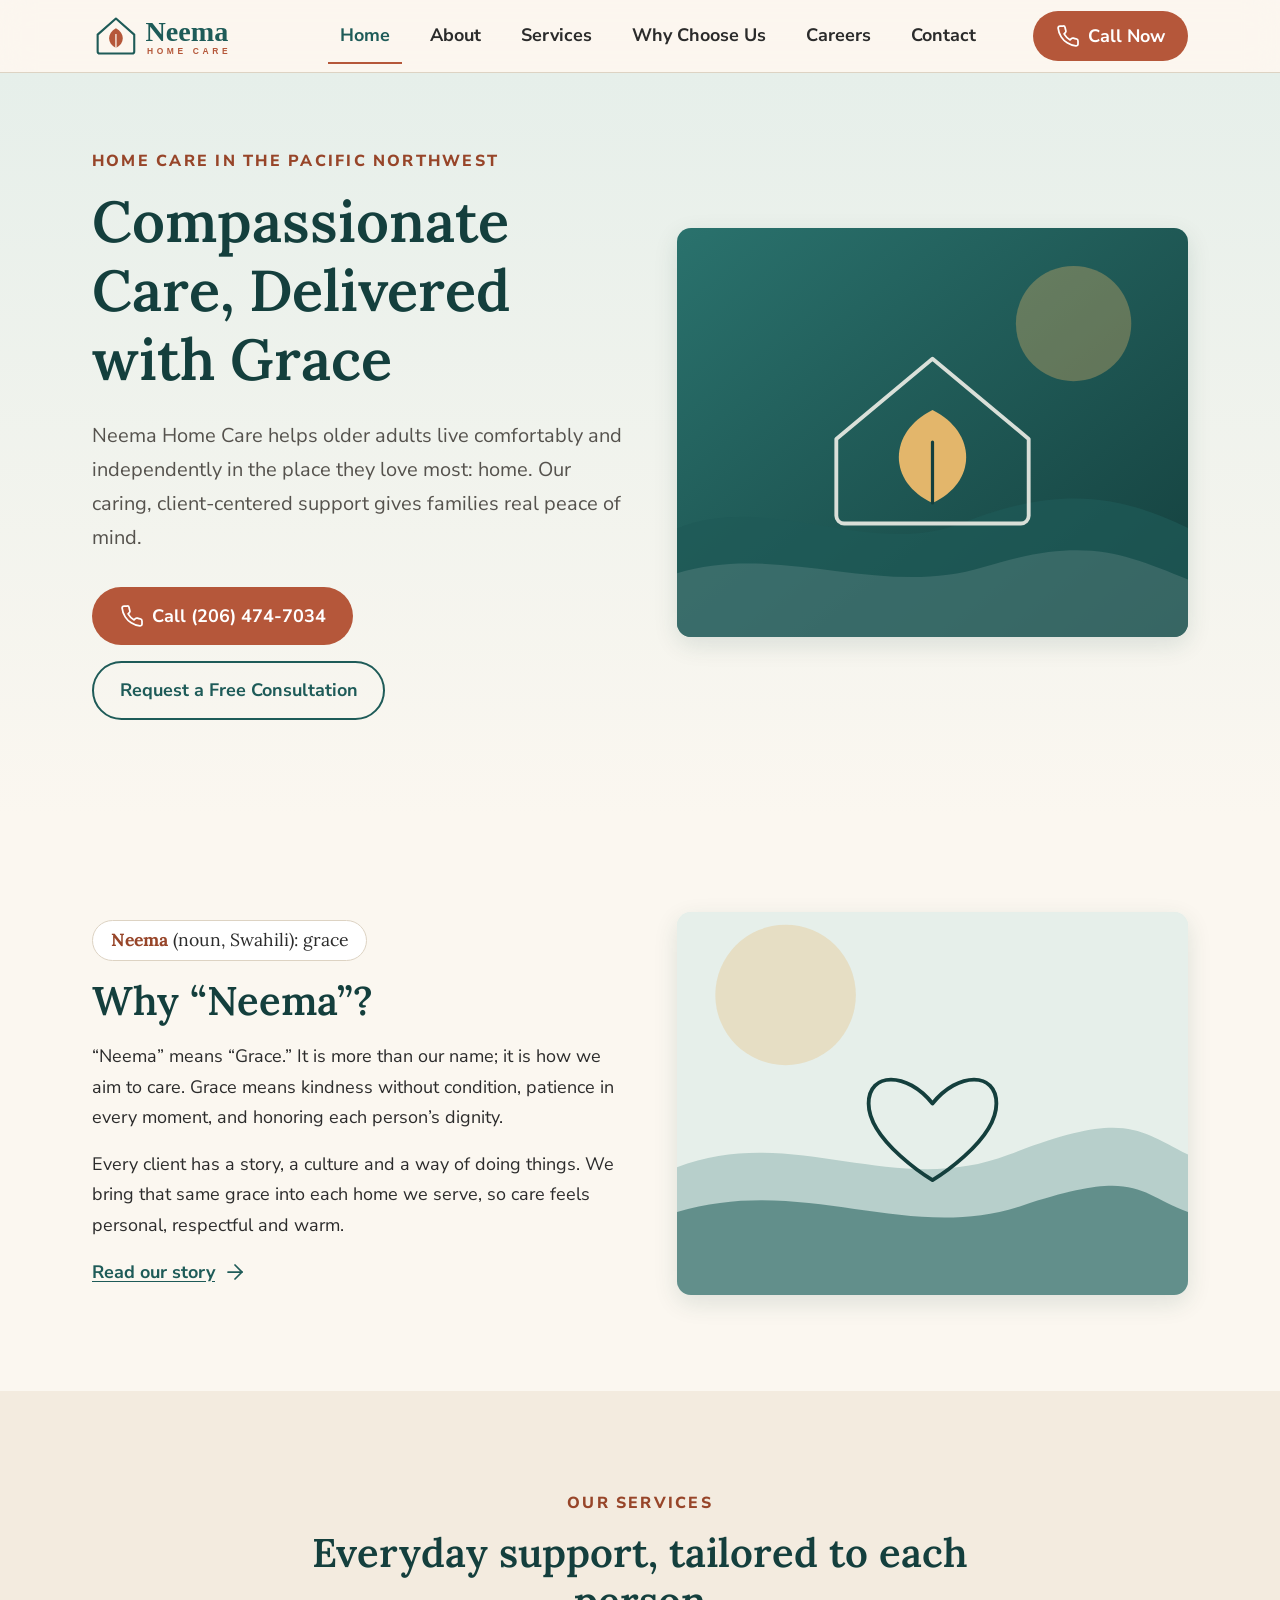
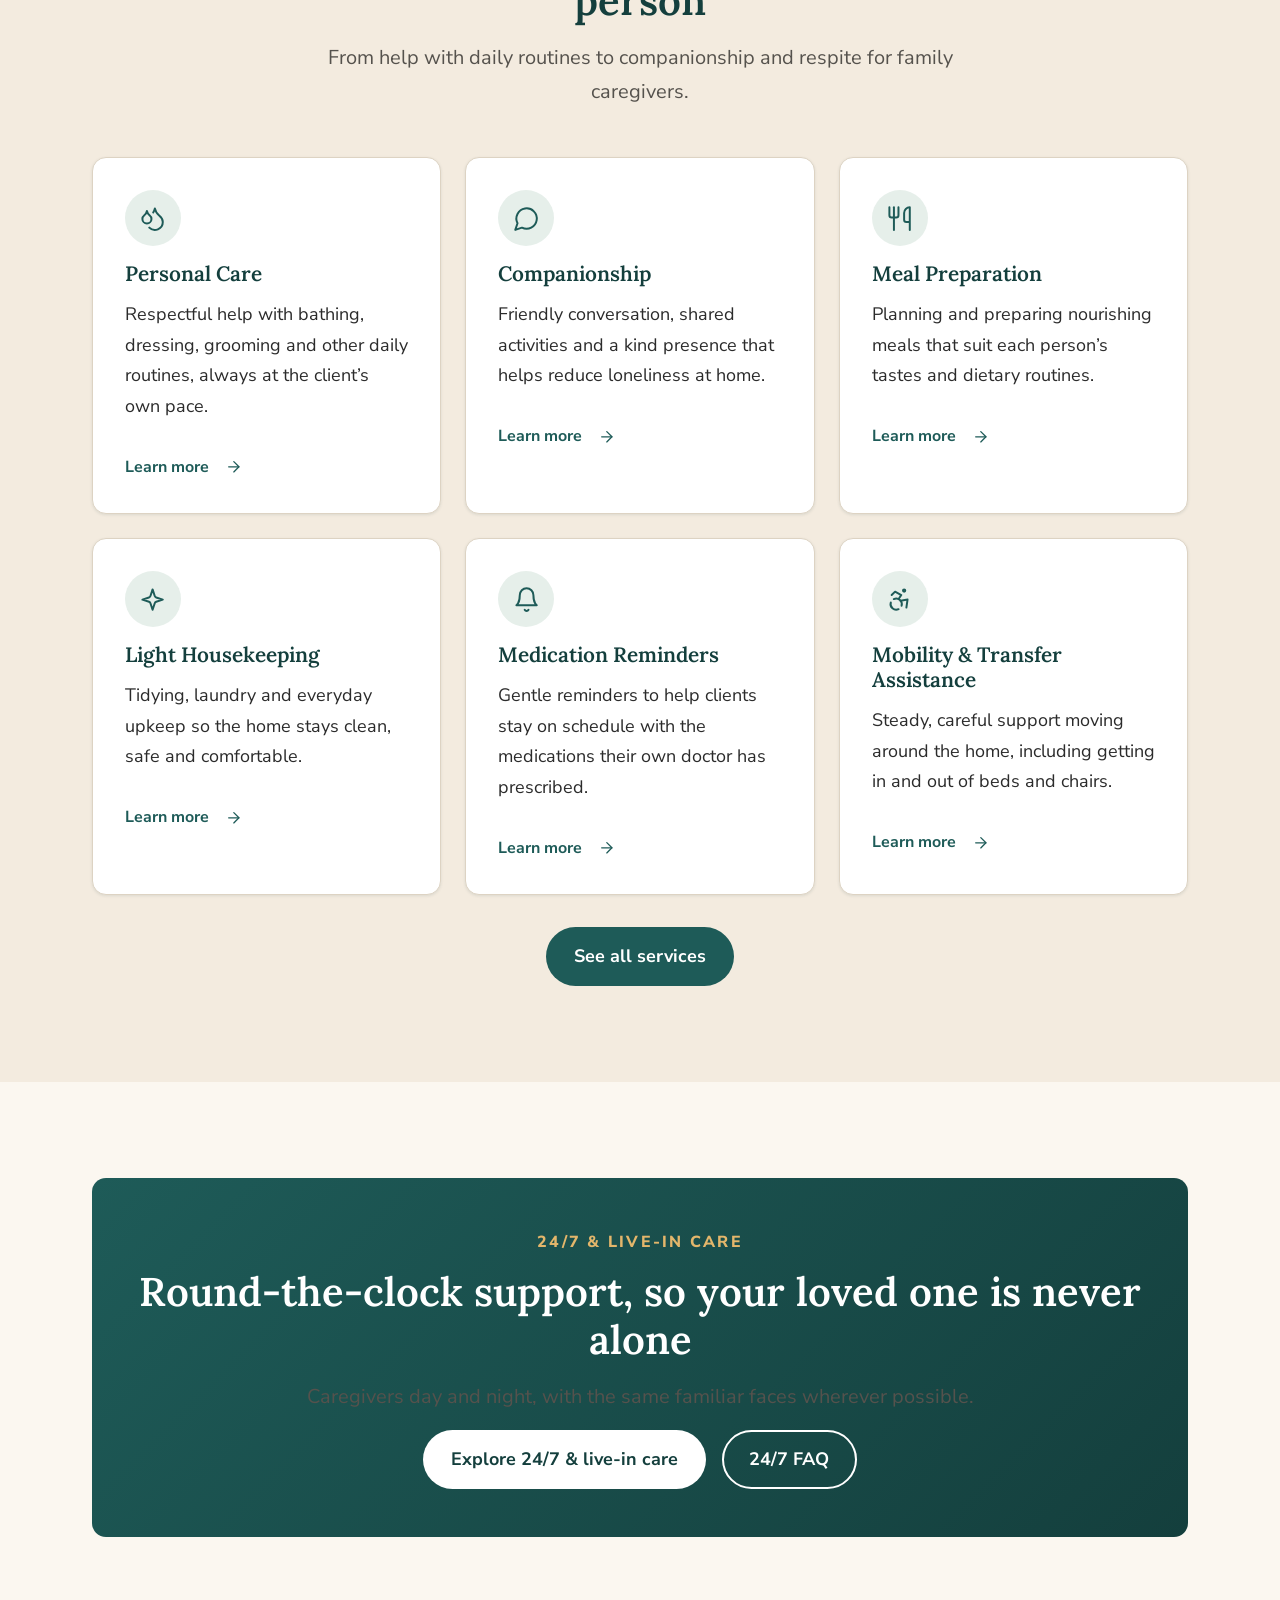
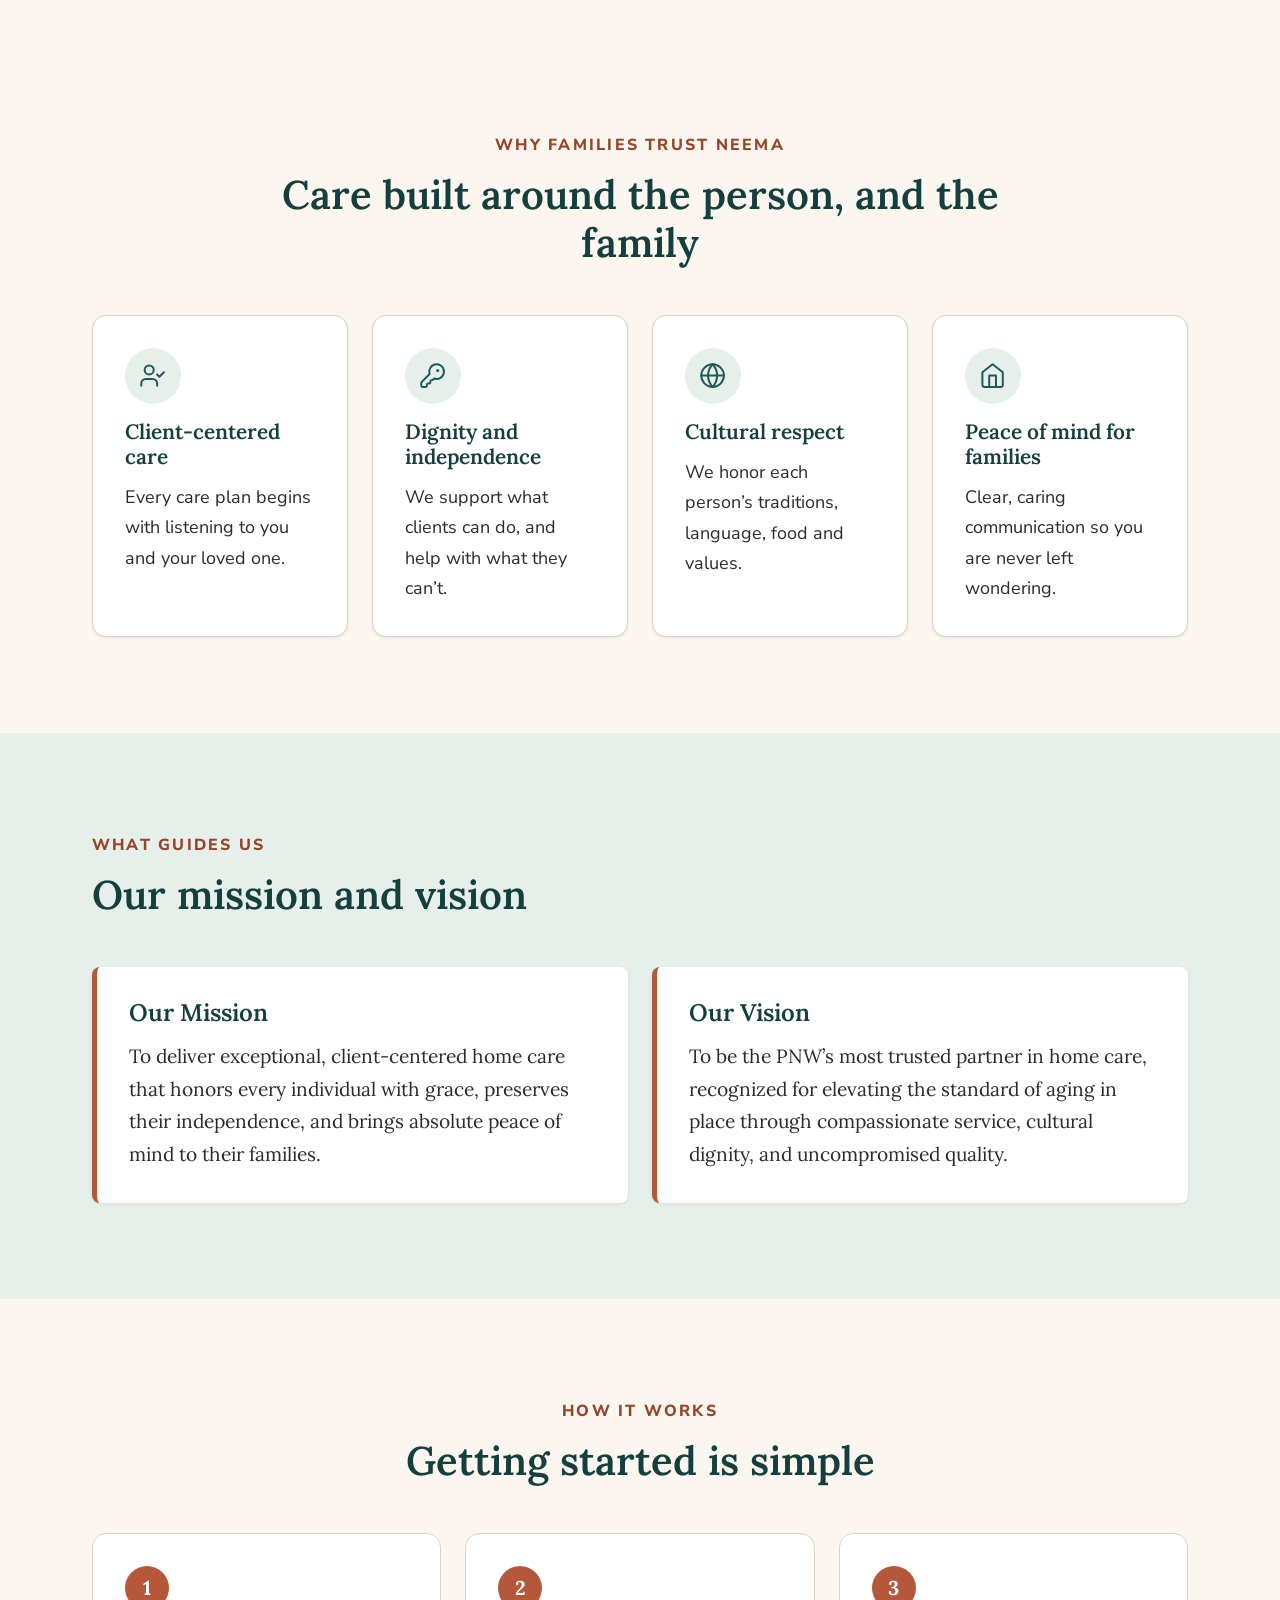
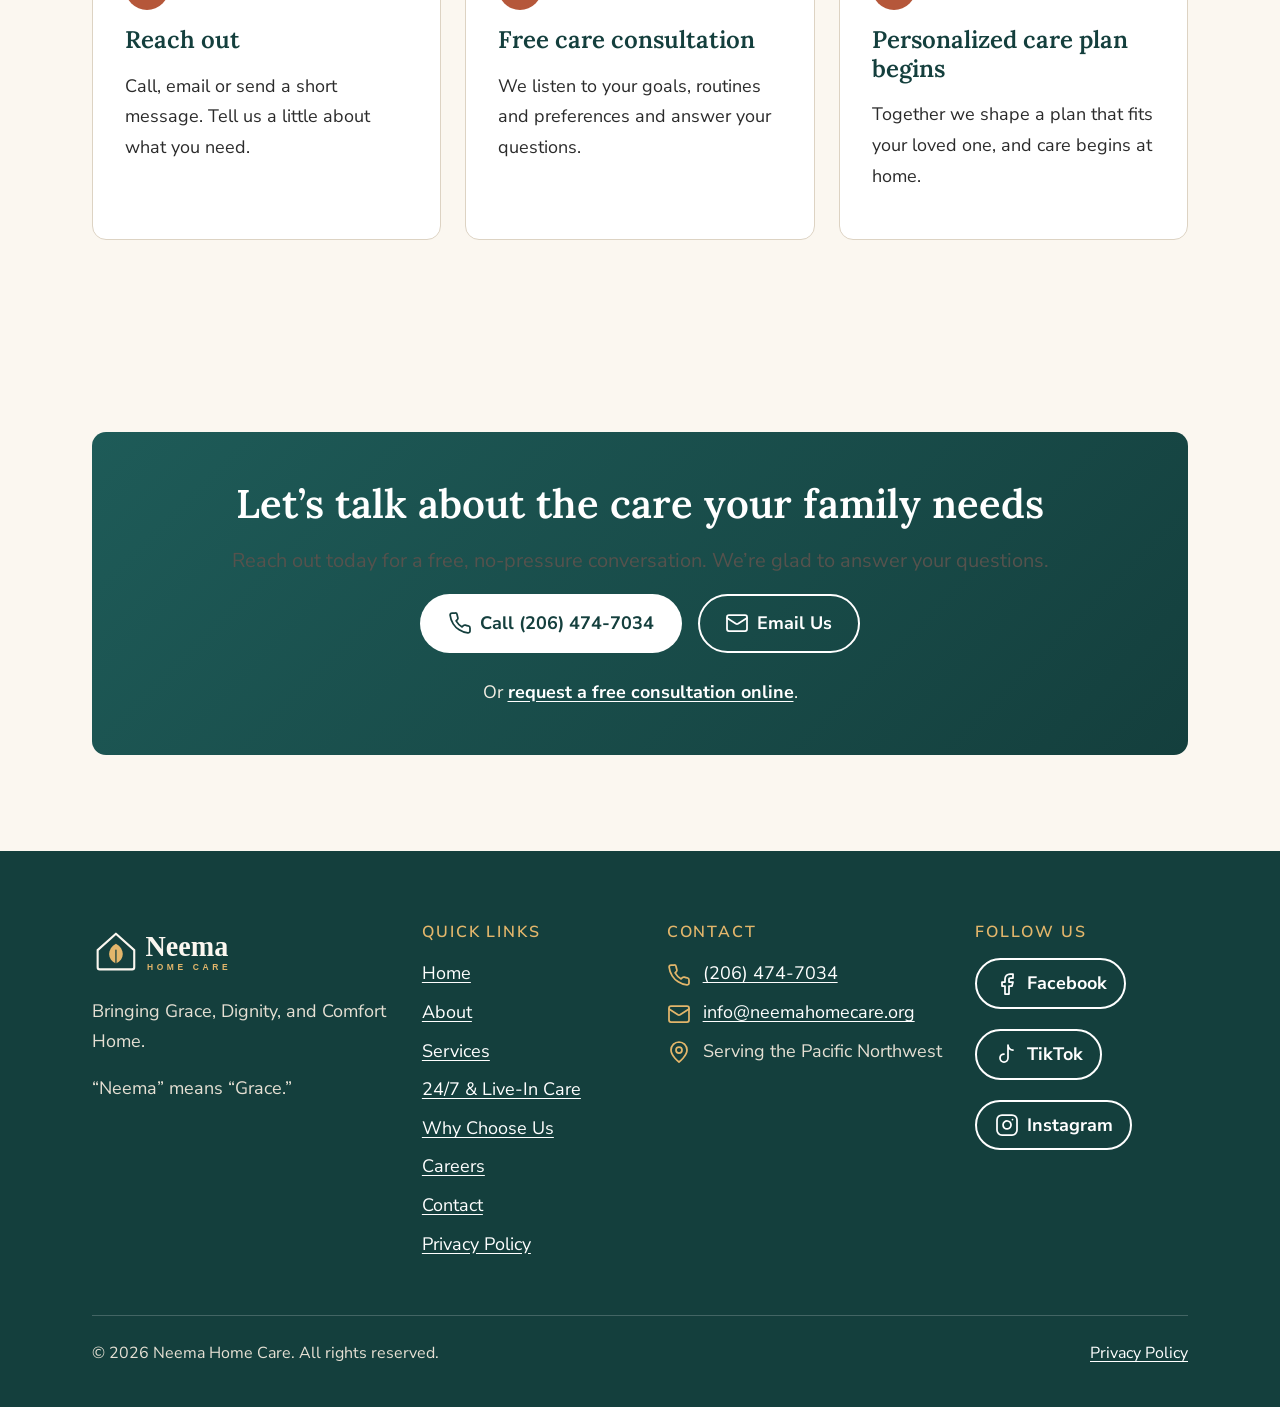
==== index.html @ 7fa7153e "Add glass-design Careers page, mobile quick-action bar and neemahomecare.org domain - New careers.ht" ====
<!DOCTYPE html>
<html lang="en">
<head>
  <meta charset="utf-8">
  <meta name="viewport" content="width=device-width, initial-scale=1">
  <title>Neema Home Care | Compassionate Home Care in the Pacific Northwest</title>
  <meta name="description" content="Neema Home Care delivers compassionate, client-centered home care across the Pacific Northwest. Call (206) 474-7034 for a free consultation.">
  <link rel="canonical" href="https://www.neemahomecare.org/">
  <meta property="og:type" content="website">
  <meta property="og:site_name" content="Neema Home Care">
  <meta property="og:title" content="Neema Home Care | Compassionate Home Care in the Pacific Northwest">
  <meta property="og:description" content="Neema Home Care delivers compassionate, client-centered home care across the Pacific Northwest. Call (206) 474-7034 for a free consultation.">
  <meta property="og:url" content="https://www.neemahomecare.org/">
  <meta property="og:image" content="https://www.neemahomecare.org/assets/images/og-image.jpg">
  <meta name="twitter:card" content="summary_large_image">
  <meta name="theme-color" content="#1e5b58">
  <link rel="icon" type="image/svg+xml" href="assets/images/favicon.svg">
  <link rel="preconnect" href="https://fonts.googleapis.com">
  <link rel="preconnect" href="https://fonts.gstatic.com" crossorigin>
  <link href="https://fonts.googleapis.com/css2?family=Lora:wght@500;600;700&family=Nunito+Sans:wght@400;600;700;800&display=swap" rel="stylesheet">
  <link rel="stylesheet" href="assets/css/variables.css">
  <link rel="stylesheet" href="assets/css/base.css">
  <link rel="stylesheet" href="assets/css/components.css">
  <link rel="stylesheet" href="assets/css/pages.css">
  <link rel="stylesheet" href="assets/css/responsive.css">
  <script type="application/ld+json">
  {
    "@context": "https://schema.org",
    "@type": "HomeAndCareService",
    "name": "Neema Home Care",
    "telephone": "+12064747034",
    "email": "info@neemahomecare.org",
    "description": "Compassionate, client-centered home care serving the Pacific Northwest."
  }
  </script>
</head>
<body>
<a class="skip-link" href="#main">Skip to main content</a>
<header class="site-header">
  <div class="container header-inner">
    <a class="brand" href="index.html" aria-label="Neema Home Care, home page">
      <img src="assets/images/logo.svg" alt="Neema Home Care" width="190" height="56">
    </a>
    <nav class="primary-nav" id="primary-nav" aria-label="Main">
      <ul>
        <li><a href="index.html" aria-current="page">Home</a></li>
        <li><a href="about.html">About</a></li>
        <li><a href="services.html">Services</a></li>
        <li><a href="why-choose-us.html">Why Choose Us</a></li>
        <li><a href="careers.html">Careers</a></li>
        <li><a href="contact.html">Contact</a></li>
      </ul>
    </nav>
    <div class="header-actions">
      <a class="btn btn--accent header-call" href="tel:+12064747034"><svg class="icon" viewBox="0 0 24 24" aria-hidden="true" focusable="false"><path d="M22 16.92v3a2 2 0 0 1-2.18 2 19.79 19.79 0 0 1-8.63-3.07 19.5 19.5 0 0 1-6-6 19.79 19.79 0 0 1-3.07-8.67A2 2 0 0 1 4.11 2h3a2 2 0 0 1 2 1.72c.127.96.361 1.903.7 2.81a2 2 0 0 1-.45 2.11L8.09 9.91a16 16 0 0 0 6 6l1.27-1.27a2 2 0 0 1 2.11-.45c.907.339 1.85.573 2.81.7A2 2 0 0 1 22 16.92z"/></svg><span>Call Now</span></a>
      <button class="nav-toggle" type="button" aria-expanded="false" aria-controls="primary-nav">
        <svg class="icon icon-open" viewBox="0 0 24 24" aria-hidden="true" focusable="false"><line x1="4" x2="20" y1="12" y2="12"/><line x1="4" x2="20" y1="6" y2="6"/><line x1="4" x2="20" y1="18" y2="18"/></svg>
        <svg class="icon icon-close" viewBox="0 0 24 24" aria-hidden="true" focusable="false"><path d="M18 6 6 18"/><path d="m6 6 12 12"/></svg>
        <span class="nav-toggle-label">Menu</span>
      </button>
    </div>
  </div>
</header>
<main id="main">
<section class="hero" aria-labelledby="hero-title">
  <div class="container hero-grid">
    <div>
      <span class="eyebrow">Home care in the Pacific Northwest</span>
      <h1 id="hero-title">Compassionate Care, Delivered with Grace</h1>
      <p class="lead">Neema Home Care helps older adults live comfortably and independently in the place they love most: home. Our caring, client-centered support gives families real peace of mind.</p>
      <div class="btn-row">
        <a class="btn btn--accent" href="tel:+12064747034"><svg class="icon" viewBox="0 0 24 24" aria-hidden="true" focusable="false"><path d="M22 16.92v3a2 2 0 0 1-2.18 2 19.79 19.79 0 0 1-8.63-3.07 19.5 19.5 0 0 1-6-6 19.79 19.79 0 0 1-3.07-8.67A2 2 0 0 1 4.11 2h3a2 2 0 0 1 2 1.72c.127.96.361 1.903.7 2.81a2 2 0 0 1-.45 2.11L8.09 9.91a16 16 0 0 0 6 6l1.27-1.27a2 2 0 0 1 2.11-.45c.907.339 1.85.573 2.81.7A2 2 0 0 1 22 16.92z"/></svg> Call (206) 474-7034</a>
        <a class="btn btn--outline" href="contact.html#consultation">Request a Free Consultation</a>
      </div>
    </div>
    <div class="media-frame hero-media">
      <img src="assets/images/placeholder-hero.svg" alt="Placeholder: a caregiver and an older adult sharing a warm moment at home" width="800" height="640">
    </div>
  </div>
</section>

<section class="section" aria-labelledby="neema-title">
  <div class="container split">
    <div data-reveal>
      <span class="meaning"><strong>Neema</strong> (noun, Swahili): grace</span>
      <h2 id="neema-title">Why &ldquo;Neema&rdquo;?</h2>
      <p>&ldquo;Neema&rdquo; means &ldquo;Grace.&rdquo; It is more than our name; it is how we aim to care. Grace means kindness without condition, patience in every moment, and honoring each person&rsquo;s dignity.</p>
      <p>Every client has a story, a culture and a way of doing things. We bring that same grace into each home we serve, so care feels personal, respectful and warm.</p>
      <a class="text-link" href="about.html">Read our story <svg class="icon" viewBox="0 0 24 24" aria-hidden="true" focusable="false"><path d="M5 12h14"/><path d="m12 5 7 7-7 7"/></svg></a>
    </div>
    <div class="media-frame split-media" data-reveal>
      <img src="assets/images/placeholder-about.svg" alt="Placeholder: an illustration of a heart shape over rolling hills" width="800" height="600" loading="lazy">
    </div>
  </div>
</section>

<section class="section section--alt" aria-labelledby="services-title">
  <div class="container">
    <div class="section-head section-head--center">
      <span class="eyebrow">Our services</span>
      <h2 id="services-title">Everyday support, tailored to each person</h2>
      <p class="lead">From help with daily routines to companionship and respite for family caregivers.</p>
    </div>
    <div class="card-grid card-grid--3">
      <article class="card" data-reveal>
        <span class="icon-badge"><svg class="icon" viewBox="0 0 24 24" aria-hidden="true" focusable="false"><path d="M7 16.3c2.2 0 4-1.83 4-4.05 0-1.16-.57-2.26-1.71-3.19S7.29 6.75 7 5.3c-.29 1.45-1.14 2.84-2.29 3.76S3 11.1 3 12.25c0 2.22 1.8 4.05 4 4.05z"/><path d="M12.56 6.6A10.97 10.97 0 0 0 14 3.02c.5 2.5 2 4.9 4 6.5s3 3.5 3 5.5a6.98 6.98 0 0 1-11.91 4.97"/></svg></span>
        <h3>Personal Care</h3>
        <p>Respectful help with bathing, dressing, grooming and other daily routines, always at the client&rsquo;s own pace.</p>
        <a class="text-link card-link" href="services.html#personal-care">Learn more<span class="sr-only"> about Personal Care</span> <svg class="icon" viewBox="0 0 24 24" aria-hidden="true" focusable="false"><path d="M5 12h14"/><path d="m12 5 7 7-7 7"/></svg></a>
      </article>
      <article class="card" data-reveal>
        <span class="icon-badge"><svg class="icon" viewBox="0 0 24 24" aria-hidden="true" focusable="false"><path d="M7.9 20A9 9 0 1 0 4 16.1L2 22Z"/></svg></span>
        <h3>Companionship</h3>
        <p>Friendly conversation, shared activities and a kind presence that helps reduce loneliness at home.</p>
        <a class="text-link card-link" href="services.html#companionship">Learn more<span class="sr-only"> about Companionship</span> <svg class="icon" viewBox="0 0 24 24" aria-hidden="true" focusable="false"><path d="M5 12h14"/><path d="m12 5 7 7-7 7"/></svg></a>
      </article>
      <article class="card" data-reveal>
        <span class="icon-badge"><svg class="icon" viewBox="0 0 24 24" aria-hidden="true" focusable="false"><path d="M3 2v7c0 1.1.9 2 2 2h4a2 2 0 0 0 2-2V2"/><path d="M7 2v20"/><path d="M21 15V2a5 5 0 0 0-5 5v6c0 1.1.9 2 2 2h3Zm0 0v7"/></svg></span>
        <h3>Meal Preparation</h3>
        <p>Planning and preparing nourishing meals that suit each person&rsquo;s tastes and dietary routines.</p>
        <a class="text-link card-link" href="services.html#meal-preparation">Learn more<span class="sr-only"> about Meal Preparation</span> <svg class="icon" viewBox="0 0 24 24" aria-hidden="true" focusable="false"><path d="M5 12h14"/><path d="m12 5 7 7-7 7"/></svg></a>
      </article>
      <article class="card" data-reveal>
        <span class="icon-badge"><svg class="icon" viewBox="0 0 24 24" aria-hidden="true" focusable="false"><path d="m12 3-1.9 5.8a2 2 0 0 1-1.3 1.3L3 12l5.8 1.9a2 2 0 0 1 1.3 1.3L12 21l1.9-5.8a2 2 0 0 1 1.3-1.3L21 12l-5.8-1.9a2 2 0 0 1-1.3-1.3Z"/></svg></span>
        <h3>Light Housekeeping</h3>
        <p>Tidying, laundry and everyday upkeep so the home stays clean, safe and comfortable.</p>
        <a class="text-link card-link" href="services.html#light-housekeeping">Learn more<span class="sr-only"> about Light Housekeeping</span> <svg class="icon" viewBox="0 0 24 24" aria-hidden="true" focusable="false"><path d="M5 12h14"/><path d="m12 5 7 7-7 7"/></svg></a>
      </article>
      <article class="card" data-reveal>
        <span class="icon-badge"><svg class="icon" viewBox="0 0 24 24" aria-hidden="true" focusable="false"><path d="M6 8a6 6 0 0 1 12 0c0 7 3 9 3 9H3s3-2 3-9"/><path d="M10.3 21a1.94 1.94 0 0 0 3.4 0"/></svg></span>
        <h3>Medication Reminders</h3>
        <p>Gentle reminders to help clients stay on schedule with the medications their own doctor has prescribed.</p>
        <a class="text-link card-link" href="services.html#medication-reminders">Learn more<span class="sr-only"> about Medication Reminders</span> <svg class="icon" viewBox="0 0 24 24" aria-hidden="true" focusable="false"><path d="M5 12h14"/><path d="m12 5 7 7-7 7"/></svg></a>
      </article>
      <article class="card" data-reveal>
        <span class="icon-badge"><svg class="icon" viewBox="0 0 24 24" aria-hidden="true" focusable="false"><circle cx="16" cy="4" r="1"/><path d="m18 19 1-7-6 1"/><path d="m5 8 3-3 5.5 3-2.36 3.5"/><path d="M4.24 14.5a5 5 0 0 0 6.88 6"/><path d="M13.76 17.5a5 5 0 0 0-6.88-6"/></svg></span>
        <h3>Mobility &amp; Transfer Assistance</h3>
        <p>Steady, careful support moving around the home, including getting in and out of beds and chairs.</p>
        <a class="text-link card-link" href="services.html#mobility">Learn more<span class="sr-only"> about Mobility &amp; Transfer Assistance</span> <svg class="icon" viewBox="0 0 24 24" aria-hidden="true" focusable="false"><path d="M5 12h14"/><path d="m12 5 7 7-7 7"/></svg></a>
      </article>
    </div>
    <p class="section-more"><a class="btn btn--primary" href="services.html">See all services</a></p>
  </div>
</section>

<section class="section" aria-labelledby="livein-title">
  <div class="container">
    <div class="cta-banner" data-reveal>
      <span class="eyebrow" style="color:var(--color-gold)">24/7 &amp; live-in care</span>
      <h2 id="livein-title">Round-the-clock support, so your loved one is never alone</h2>
      <p class="lead">Caregivers day and night, with the same familiar faces wherever possible.</p>
      <div class="btn-row">
        <a class="btn btn--light" href="live-in-care.html">Explore 24/7 &amp; live-in care</a>
        <a class="btn btn--outline-light" href="live-in-care.html#faq">24/7 FAQ</a>
      </div>
    </div>
  </div>
</section>

<section class="section" aria-labelledby="trust-title">
  <div class="container">
    <div class="section-head section-head--center">
      <span class="eyebrow">Why families trust Neema</span>
      <h2 id="trust-title">Care built around the person, and the family</h2>
    </div>
    <div class="card-grid card-grid--4">
      <article class="card" data-reveal><span class="icon-badge"><svg class="icon" viewBox="0 0 24 24" aria-hidden="true" focusable="false"><path d="M16 21v-2a4 4 0 0 0-4-4H6a4 4 0 0 0-4 4v2"/><circle cx="9" cy="7" r="4"/><polyline points="16 11 18 13 22 9"/></svg></span><h3>Client-centered care</h3><p>Every care plan begins with listening to you and your loved one.</p></article>
      <article class="card" data-reveal><span class="icon-badge"><svg class="icon" viewBox="0 0 24 24" aria-hidden="true" focusable="false"><path d="M2.586 17.414A2 2 0 0 0 2 18.828V21a1 1 0 0 0 1 1h3a1 1 0 0 0 1-1v-1a1 1 0 0 1 1-1h1a1 1 0 0 0 1-1v-1a1 1 0 0 1 1-1h.172a2 2 0 0 0 1.414-.586l.814-.814a6.5 6.5 0 1 0-4-4z"/><circle cx="16.5" cy="7.5" r=".5" fill="currentColor"/></svg></span><h3>Dignity and independence</h3><p>We support what clients can do, and help with what they can&rsquo;t.</p></article>
      <article class="card" data-reveal><span class="icon-badge"><svg class="icon" viewBox="0 0 24 24" aria-hidden="true" focusable="false"><circle cx="12" cy="12" r="10"/><path d="M12 2a14.5 14.5 0 0 0 0 20 14.5 14.5 0 0 0 0-20"/><path d="M2 12h20"/></svg></span><h3>Cultural respect</h3><p>We honor each person&rsquo;s traditions, language, food and values.</p></article>
      <article class="card" data-reveal><span class="icon-badge"><svg class="icon" viewBox="0 0 24 24" aria-hidden="true" focusable="false"><path d="m3 9 9-7 9 7v11a2 2 0 0 1-2 2H5a2 2 0 0 1-2-2z"/><polyline points="9 22 9 12 15 12 15 22"/></svg></span><h3>Peace of mind for families</h3><p>Clear, caring communication so you are never left wondering.</p></article>
    </div>
  </div>
</section>

<section class="section section--sage" aria-labelledby="mv-title">
  <div class="container">
    <div class="section-head">
      <span class="eyebrow">What guides us</span>
      <h2 id="mv-title">Our mission and vision</h2>
    </div>
    <div class="card-grid card-grid--2">
      <div class="statement" data-reveal><h3>Our Mission</h3><p>To deliver exceptional, client-centered home care that honors every individual with grace, preserves their independence, and brings absolute peace of mind to their families.</p></div>
      <div class="statement" data-reveal><h3>Our Vision</h3><p>To be the PNW&rsquo;s most trusted partner in home care, recognized for elevating the standard of aging in place through compassionate service, cultural dignity, and uncompromised quality.</p></div>
    </div>
  </div>
</section>

<section class="section" aria-labelledby="how-title">
  <div class="container">
    <div class="section-head section-head--center">
      <span class="eyebrow">How it works</span>
      <h2 id="how-title">Getting started is simple</h2>
    </div>
    <ol class="steps">
      <li class="step" data-reveal><h3>Reach out</h3><p>Call, email or send a short message. Tell us a little about what you need.</p></li>
      <li class="step" data-reveal><h3>Free care consultation</h3><p>We listen to your goals, routines and preferences and answer your questions.</p></li>
      <li class="step" data-reveal><h3>Personalized care plan begins</h3><p>Together we shape a plan that fits your loved one, and care begins at home.</p></li>
    </ol>
  </div>
</section>

<section class="section" aria-labelledby="cta-title">
  <div class="container">
    <div class="cta-banner" data-reveal>
      <h2 id="cta-title">Let&rsquo;s talk about the care your family needs</h2>
      <p class="lead">Reach out today for a free, no-pressure conversation. We&rsquo;re glad to answer your questions.</p>
      <div class="btn-row">
        <a class="btn btn--light" href="tel:+12064747034"><svg class="icon" viewBox="0 0 24 24" aria-hidden="true" focusable="false"><path d="M22 16.92v3a2 2 0 0 1-2.18 2 19.79 19.79 0 0 1-8.63-3.07 19.5 19.5 0 0 1-6-6 19.79 19.79 0 0 1-3.07-8.67A2 2 0 0 1 4.11 2h3a2 2 0 0 1 2 1.72c.127.96.361 1.903.7 2.81a2 2 0 0 1-.45 2.11L8.09 9.91a16 16 0 0 0 6 6l1.27-1.27a2 2 0 0 1 2.11-.45c.907.339 1.85.573 2.81.7A2 2 0 0 1 22 16.92z"/></svg> Call (206) 474-7034</a>
        <a class="btn btn--outline-light" href="mailto:info@neemahomecare.org"><svg class="icon" viewBox="0 0 24 24" aria-hidden="true" focusable="false"><rect width="20" height="16" x="2" y="4" rx="2"/><path d="m22 7-8.97 5.7a1.94 1.94 0 0 1-2.06 0L2 7"/></svg> Email Us</a>
      </div>
      <p class="cta-contact">Or <a href="contact.html#consultation">request a free consultation online</a>.</p>
    </div>
  </div>
</section>
</main>
<footer class="site-footer">
  <div class="container">
    <div class="footer-grid">
      <div>
        <a class="footer-logo" href="index.html" aria-label="Neema Home Care, home page"><img src="assets/images/logo-light.svg" alt="Neema Home Care" width="190" height="56" loading="lazy"></a>
        <p>Bringing Grace, Dignity, and Comfort Home.</p>
        <p>&ldquo;Neema&rdquo; means &ldquo;Grace.&rdquo;</p>
      </div>
      <div>
        <h2>Quick links</h2>
        <ul class="footer-list">
          <li><a href="index.html">Home</a></li>
          <li><a href="about.html">About</a></li>
          <li><a href="services.html">Services</a></li>
          <li><a href="live-in-care.html">24/7 &amp; Live-In Care</a></li>
          <li><a href="why-choose-us.html">Why Choose Us</a></li>
          <li><a href="careers.html">Careers</a></li>
          <li><a href="contact.html">Contact</a></li>
          <li><a href="privacy-policy.html">Privacy Policy</a></li>
        </ul>
      </div>
      <div>
        <h2>Contact</h2>
        <ul class="footer-list footer-contact">
          <li><svg class="icon" viewBox="0 0 24 24" aria-hidden="true" focusable="false"><path d="M22 16.92v3a2 2 0 0 1-2.18 2 19.79 19.79 0 0 1-8.63-3.07 19.5 19.5 0 0 1-6-6 19.79 19.79 0 0 1-3.07-8.67A2 2 0 0 1 4.11 2h3a2 2 0 0 1 2 1.72c.127.96.361 1.903.7 2.81a2 2 0 0 1-.45 2.11L8.09 9.91a16 16 0 0 0 6 6l1.27-1.27a2 2 0 0 1 2.11-.45c.907.339 1.85.573 2.81.7A2 2 0 0 1 22 16.92z"/></svg><a href="tel:+12064747034">(206) 474-7034</a></li>
          <li><svg class="icon" viewBox="0 0 24 24" aria-hidden="true" focusable="false"><rect width="20" height="16" x="2" y="4" rx="2"/><path d="m22 7-8.97 5.7a1.94 1.94 0 0 1-2.06 0L2 7"/></svg><a href="mailto:info@neemahomecare.org">info@neemahomecare.org</a></li>
          <li><svg class="icon" viewBox="0 0 24 24" aria-hidden="true" focusable="false"><path d="M20 10c0 6-8 12-8 12s-8-6-8-12a8 8 0 0 1 16 0Z"/><circle cx="12" cy="10" r="3"/></svg><span>Serving the Pacific Northwest</span></li>
        </ul>
      </div>
      <div>
        <h2>Follow us</h2>
        <ul class="social-list"><li><a class="social-link" href="#" data-social="facebook" aria-label="Neema Home Care on Facebook"><svg class="icon" viewBox="0 0 24 24" aria-hidden="true" focusable="false"><path d="M18 2h-3a5 5 0 0 0-5 5v3H7v4h3v8h4v-8h3l1-4h-4V7a1 1 0 0 1 1-1h3z"/></svg><span>Facebook</span></a></li><li><a class="social-link" href="#" data-social="tiktok" aria-label="Neema Home Care on TikTok"><svg class="icon" viewBox="0 0 24 24" aria-hidden="true" focusable="false"><path d="M9 12a4 4 0 1 0 4 4V3a5 5 0 0 0 5 5"/></svg><span>TikTok</span></a></li><li><a class="social-link" href="#" data-social="instagram" aria-label="Neema Home Care on Instagram"><svg class="icon" viewBox="0 0 24 24" aria-hidden="true" focusable="false"><rect width="20" height="20" x="2" y="2" rx="5"/><path d="M16 11.37A4 4 0 1 1 12.63 8 4 4 0 0 1 16 11.37z"/><line x1="17.5" x2="17.51" y1="6.5" y2="6.5"/></svg><span>Instagram</span></a></li></ul>
      </div>
    </div>
    <div class="footer-bottom">
      <p>&copy; <span data-year>2026</span> Neema Home Care. All rights reserved.</p>
      <p><a href="privacy-policy.html">Privacy Policy</a></p>
    </div>
  </div>
</footer>
<nav class="mobile-cta" aria-label="Quick actions">
  <a class="mobile-cta__btn" href="tel:+12064747034"><svg class="icon" viewBox="0 0 24 24" aria-hidden="true" focusable="false"><path d="M22 16.92v3a2 2 0 0 1-2.18 2 19.79 19.79 0 0 1-8.63-3.07 19.5 19.5 0 0 1-6-6 19.79 19.79 0 0 1-3.07-8.67A2 2 0 0 1 4.11 2h3a2 2 0 0 1 2 1.72c.127.96.361 1.903.7 2.81a2 2 0 0 1-.45 2.11L8.09 9.91a16 16 0 0 0 6 6l1.27-1.27a2 2 0 0 1 2.11-.45c.907.339 1.85.573 2.81.7A2 2 0 0 1 22 16.92z"/></svg><span>Call Now</span></a>
  <a class="mobile-cta__btn mobile-cta__btn--accent" href="contact.html#consultation"><svg class="icon" viewBox="0 0 24 24" aria-hidden="true" focusable="false"><path d="M5 12h14"/><path d="m12 5 7 7-7 7"/></svg><span>Get Started</span></a>
</nav>
<script src="assets/js/main.js" defer></script>
<script src="assets/js/animations.js" defer></script>
</body>
</html>
---- assets/css/variables.css ----
/* Design tokens for Neema Home Care. Change colors, spacing and type here. */
:root {
  /* Colors */
  --color-primary: #1e5b58;
  --color-primary-dark: #143f3d;
  --color-primary-light: #2a726d;
  --color-sage: #e6efea;
  --color-accent: #b5573a;
  --color-accent-dark: #974529;
  --color-gold: #e3b66b;
  --color-bg: #fbf7f0;
  --color-bg-alt: #f3ebdf;
  --color-surface: #ffffff;
  --color-text: #2b2b2b;
  --color-text-muted: #55524d;
  --color-border: #ddd3c3;
  --color-error: #a52a1f;
  --color-success: #1d6b3a;
  --color-focus: #8a3a00;

  /* Typography */
  --font-heading: "Lora", Georgia, "Times New Roman", serif;
  --font-body: "Nunito Sans", "Segoe UI", Arial, sans-serif;
  --fs-base: 1.125rem; /* 18px */
  --fs-sm: 1rem;
  --fs-lg: 1.25rem;
  --fs-h4: 1.25rem;
  --fs-h3: 1.5rem;
  --fs-h2: clamp(1.75rem, 1.4rem + 1.6vw, 2.5rem);
  --fs-h1: clamp(2.2rem, 1.6rem + 2.8vw, 3.6rem);
  --lh-body: 1.7;
  --lh-heading: 1.2;

  /* Spacing */
  --space-1: 0.25rem;
  --space-2: 0.5rem;
  --space-3: 0.75rem;
  --space-4: 1rem;
  --space-5: 1.5rem;
  --space-6: 2rem;
  --space-7: 3rem;
  --space-8: 4.5rem;
  --space-9: 6rem;

  /* Layout */
  --container: 1160px;
  --gutter: 1.25rem;
  --radius: 14px;
  --radius-sm: 8px;
  --shadow-sm: 0 1px 3px rgba(20, 63, 61, 0.1);
  --shadow-md: 0 8px 24px rgba(20, 63, 61, 0.12);
  --header-h: 72px;
  --transition: 0.25s ease;
}
---- assets/css/base.css ----
*,
*::before,
*::after {
  box-sizing: border-box;
}

html {
  scroll-behavior: smooth;
  scroll-padding-top: calc(var(--header-h) + 1rem);
  -webkit-text-size-adjust: 100%;
}

body {
  margin: 0;
  font-family: var(--font-body);
  font-size: var(--fs-base);
  line-height: var(--lh-body);
  color: var(--color-text);
  background: var(--color-bg);
  -webkit-font-smoothing: antialiased;
}

h1, h2, h3, h4 {
  font-family: var(--font-heading);
  color: var(--color-primary-dark);
  line-height: var(--lh-heading);
  margin: 0 0 var(--space-4);
  font-weight: 600;
}
h1 { font-size: var(--fs-h1); }
h2 { font-size: var(--fs-h2); }
h3 { font-size: var(--fs-h3); }
h4 { font-size: var(--fs-h4); }

p { margin: 0 0 var(--space-4); }
ul, ol { margin: 0 0 var(--space-4); padding-left: 1.25rem; }
li { margin-bottom: var(--space-2); }

img, svg { max-width: 100%; height: auto; }
img { display: block; }

a {
  color: var(--color-primary);
  text-underline-offset: 3px;
}
a:hover { color: var(--color-accent-dark); }

:focus-visible {
  outline: 3px solid var(--color-focus);
  outline-offset: 3px;
  border-radius: 3px;
}

.skip-link {
  position: absolute;
  left: var(--space-4);
  top: -100px;
  z-index: 200;
  background: var(--color-primary-dark);
  color: #fff;
  padding: var(--space-3) var(--space-5);
  border-radius: var(--radius-sm);
  font-weight: 700;
  text-decoration: none;
}
.skip-link:focus { top: var(--space-3); color: #fff; }

.sr-only {
  position: absolute;
  width: 1px;
  height: 1px;
  padding: 0;
  margin: -1px;
  overflow: hidden;
  clip: rect(0, 0, 0, 0);
  white-space: nowrap;
  border: 0;
}

.container {
  width: 100%;
  max-width: var(--container);
  margin-inline: auto;
  padding-inline: var(--gutter);
}

.section { padding-block: var(--space-8); }
.section--alt { background: var(--color-bg-alt); }
.section--sage { background: var(--color-sage); }
.section--dark { background: var(--color-primary-dark); color: #f3ede2; }
.section--dark h2, .section--dark h3 { color: #fff; }

.eyebrow {
  display: inline-block;
  font-size: var(--fs-sm);
  font-weight: 800;
  letter-spacing: 0.14em;
  text-transform: uppercase;
  color: var(--color-accent-dark);
  margin-bottom: var(--space-3);
}
.section--dark .eyebrow { color: var(--color-gold); }

.lead { font-size: var(--fs-lg); color: var(--color-text-muted); }
.section--dark .lead { color: #e2dccf; }

.section-head { max-width: 720px; margin-bottom: var(--space-7); }
.section-head--center { margin-inline: auto; text-align: center; }

.icon {
  width: 1.5rem;
  height: 1.5rem;
  flex: none;
  stroke: currentColor;
  fill: none;
  stroke-width: 1.75;
  stroke-linecap: round;
  stroke-linejoin: round;
}

@media (prefers-reduced-motion: reduce) {
  html { scroll-behavior: auto; }
  *, *::before, *::after {
    animation-duration: 0.01ms !important;
    animation-iteration-count: 1 !important;
    transition-duration: 0.01ms !important;
  }
}
---- assets/css/components.css ----
/* Buttons */
.btn {
  display: inline-flex;
  align-items: center;
  justify-content: center;
  gap: var(--space-2);
  min-height: 52px;
  padding: 0.75rem 1.6rem;
  border: 2px solid transparent;
  border-radius: 999px;
  font: inherit;
  font-weight: 700;
  text-decoration: none;
  cursor: pointer;
  transition: background var(--transition), color var(--transition), border-color var(--transition), transform var(--transition);
}
.btn:hover { transform: translateY(-1px); }
.btn--primary { background: var(--color-primary); color: #fff; }
.btn--primary:hover { background: var(--color-primary-dark); color: #fff; }
.btn--accent { background: var(--color-accent); color: #fff; }
.btn--accent:hover { background: var(--color-accent-dark); color: #fff; }
.btn--outline { background: transparent; color: var(--color-primary); border-color: var(--color-primary); }
.btn--outline:hover { background: var(--color-primary); color: #fff; }
.btn--light { background: #fff; color: var(--color-primary-dark); }
.btn--light:hover { background: var(--color-gold); color: var(--color-primary-dark); }
.btn--outline-light { background: transparent; color: #fff; border-color: #fff; }
.btn--outline-light:hover { background: #fff; color: var(--color-primary-dark); }
.btn-row { display: flex; flex-wrap: wrap; gap: var(--space-4); }

/* Header */
.site-header {
  position: sticky;
  top: 0;
  z-index: 100;
  background: rgba(251, 247, 240, 0.97);
  border-bottom: 1px solid var(--color-border);
  transition: box-shadow var(--transition);
}
.site-header.is-scrolled { box-shadow: var(--shadow-md); }
.header-inner {
  display: flex;
  align-items: center;
  justify-content: space-between;
  gap: var(--space-4);
  min-height: var(--header-h);
}
.brand { display: inline-flex; align-items: center; }
.brand img { width: 140px; height: auto; }

.nav-toggle {
  display: inline-flex;
  align-items: center;
  gap: var(--space-2);
  min-height: 48px;
  padding: 0 var(--space-4);
  background: transparent;
  border: 2px solid var(--color-primary);
  border-radius: var(--radius-sm);
  color: var(--color-primary);
  font: inherit;
  font-weight: 700;
  cursor: pointer;
}
.nav-toggle .icon-close { display: none; }
.nav-toggle[aria-expanded="true"] .icon-open { display: none; }
.nav-toggle[aria-expanded="true"] .icon-close { display: block; }

.primary-nav {
  display: none;
  position: absolute;
  left: 0;
  right: 0;
  top: 100%;
  background: var(--color-bg);
  border-bottom: 1px solid var(--color-border);
  box-shadow: var(--shadow-md);
  padding: var(--space-4) var(--gutter) var(--space-5);
}
.primary-nav.is-open { display: block; }
.primary-nav ul { list-style: none; margin: 0; padding: 0; }
.primary-nav li { margin: 0; }
.primary-nav a {
  display: block;
  padding: var(--space-3) var(--space-2);
  color: var(--color-text);
  font-weight: 700;
  text-decoration: none;
  border-bottom: 2px solid transparent;
}
.primary-nav a:hover { color: var(--color-accent-dark); }
.primary-nav a[aria-current="page"] { color: var(--color-primary); border-bottom-color: var(--color-accent); }

.header-actions { display: flex; align-items: center; gap: var(--space-3); }
.header-call { min-height: 48px; padding: 0.5rem 1rem; white-space: nowrap; }
.section-more { text-align: center; margin: var(--space-6) 0 0; }
.placeholder-inline { margin-top: var(--space-2); }

/* Cards */
.card-grid { display: grid; gap: var(--space-5); }
.card {
  background: var(--color-surface);
  border: 1px solid var(--color-border);
  border-radius: var(--radius);
  padding: var(--space-6);
  box-shadow: var(--shadow-sm);
  transition: box-shadow var(--transition), transform var(--transition);
}
.card:hover { box-shadow: var(--shadow-md); transform: translateY(-2px); }
.card h3 { font-size: 1.3rem; margin-bottom: var(--space-3); }
.card p:last-child { margin-bottom: 0; }
.icon-badge {
  display: inline-flex;
  align-items: center;
  justify-content: center;
  width: 56px;
  height: 56px;
  margin-bottom: var(--space-4);
  border-radius: 50%;
  background: var(--color-sage);
  color: var(--color-primary);
}
.icon-badge .icon { width: 1.7rem; height: 1.7rem; }
.text-link {
  font-weight: 700;
  display: inline-flex;
  align-items: center;
  gap: var(--space-2);
}

/* Steps */
.steps { list-style: none; padding: 0; margin: 0; display: grid; gap: var(--space-5); counter-reset: step; }
.step {
  position: relative;
  margin: 0;
  background: var(--color-surface);
  border: 1px solid var(--color-border);
  border-radius: var(--radius);
  padding: var(--space-6);
  counter-increment: step;
}
.step::before {
  content: counter(step);
  display: flex;
  align-items: center;
  justify-content: center;
  width: 44px;
  height: 44px;
  margin-bottom: var(--space-4);
  border-radius: 50%;
  background: var(--color-accent);
  color: #fff;
  font-family: var(--font-heading);
  font-weight: 700;
  font-size: 1.25rem;
}

/* Quote-style statements */
.statement {
  background: var(--color-surface);
  border-left: 5px solid var(--color-accent);
  border-radius: var(--radius-sm);
  padding: var(--space-6);
  box-shadow: var(--shadow-sm);
}
.statement h3 { margin-bottom: var(--space-3); }
.statement p { font-family: var(--font-heading); font-size: 1.2rem; margin: 0; }

/* Notes and placeholders */
.note {
  display: flex;
  gap: var(--space-4);
  background: var(--color-sage);
  border-radius: var(--radius);
  padding: var(--space-5);
}
.note .icon { color: var(--color-primary); margin-top: 0.2rem; }
.note p:last-child { margin-bottom: 0; }
.placeholder-block {
  border: 2px dashed var(--color-accent);
  border-radius: var(--radius);
  padding: var(--space-5);
  background: #fff8f2;
}
.placeholder-block strong.tag {
  display: inline-block;
  background: var(--color-accent-dark);
  color: #fff;
  font-size: 0.85rem;
  letter-spacing: 0.08em;
  text-transform: uppercase;
  padding: 0.15rem 0.6rem;
  border-radius: 4px;
  margin-bottom: var(--space-3);
}

/* Media frame */
.media-frame {
  border-radius: var(--radius);
  overflow: hidden;
  box-shadow: var(--shadow-md);
  background: var(--color-sage);
}
.media-frame img { width: 100%; height: 100%; object-fit: cover; }

/* FAQ accordion */
.faq-list { max-width: 820px; margin-inline: auto; }
.faq-item {
  background: var(--color-surface);
  border: 1px solid var(--color-border);
  border-radius: var(--radius);
  margin-bottom: var(--space-3);
  overflow: hidden;
}
.faq-item h3 { margin: 0; font-family: var(--font-body); font-size: var(--fs-base); }
.faq-question {
  display: flex;
  align-items: center;
  justify-content: space-between;
  gap: var(--space-4);
  width: 100%;
  min-height: 60px;
  padding: var(--space-4) var(--space-5);
  background: transparent;
  border: 0;
  font: inherit;
  font-weight: 700;
  color: var(--color-primary-dark);
  text-align: left;
  cursor: pointer;
}
.faq-question:hover { background: var(--color-sage); }
.faq-question .icon { transition: transform var(--transition); }
.faq-question[aria-expanded="true"] .icon { transform: rotate(180deg); }
.faq-answer { padding: 0 var(--space-5) var(--space-4); }
.faq-answer[hidden] { display: none; }
.faq-answer p:last-child { margin-bottom: 0; }

/* Forms */
.form-grid { display: grid; gap: var(--space-5); }
.field { display: flex; flex-direction: column; gap: var(--space-2); }
.field label, .field legend { font-weight: 700; color: var(--color-primary-dark); padding: 0; }
.field .hint { font-size: var(--fs-sm); color: var(--color-text-muted); }
.req { color: var(--color-error); }
.field input[type="text"],
.field input[type="tel"],
.field input[type="email"],
.field select,
.field textarea {
  width: 100%;
  min-height: 52px;
  padding: 0.7rem 0.9rem;
  font: inherit;
  color: var(--color-text);
  background: #fff;
  border: 2px solid #8c8577;
  border-radius: var(--radius-sm);
}
.field textarea { min-height: 140px; resize: vertical; }
.field input:focus, .field select:focus, .field textarea:focus {
  outline: 3px solid var(--color-focus);
  outline-offset: 2px;
  border-color: var(--color-primary);
}
.field.has-error input, .field.has-error select, .field.has-error textarea { border-color: var(--color-error); }
.error-msg { color: var(--color-error); font-weight: 700; font-size: var(--fs-sm); margin: 0; }
.error-msg:empty { display: none; }
fieldset.field { border: 0; margin: 0; padding: 0; min-width: 0; }
.radio-group { display: flex; flex-wrap: wrap; gap: var(--space-3) var(--space-5); }
.radio-group label, .check-row label { display: inline-flex; align-items: center; gap: var(--space-2); font-weight: 600; color: var(--color-text); }
.radio-group input, .check-row input { width: 22px; height: 22px; accent-color: var(--color-primary); }
.check-row { display: flex; align-items: flex-start; gap: var(--space-3); }
.check-row input { margin-top: 0.3rem; flex: none; }
.form-status { border-radius: var(--radius); padding: var(--space-5); font-weight: 700; }
.form-status[hidden] { display: none; }
.form-status.is-success { background: #e6f3ea; color: var(--color-success); border: 2px solid var(--color-success); }
.form-status.is-error { background: #fbe9e7; color: var(--color-error); border: 2px solid var(--color-error); }

/* CTA banner */
.cta-banner {
  background: linear-gradient(135deg, var(--color-primary) 0%, var(--color-primary-dark) 100%);
  color: #f3ede2;
  border-radius: var(--radius);
  padding: var(--space-7) var(--space-6);
  text-align: center;
}
.cta-banner h2 { color: #fff; }
.cta-banner a:not(.btn) { color: #fff; font-weight: 700; }
.cta-banner .btn-row { justify-content: center; }
.cta-contact { margin-top: var(--space-5); margin-bottom: 0; }

/* Footer */
.site-footer {
  background: var(--color-primary-dark);
  color: #e6e0d4;
  padding-top: var(--space-8);
  padding-bottom: var(--space-4);
}
.site-footer a { color: #fff; }
.site-footer a:hover { color: var(--color-gold); }
.site-footer h2 { color: var(--color-gold); font-family: var(--font-body); font-size: 1rem; letter-spacing: 0.12em; text-transform: uppercase; }
.footer-grid { display: grid; gap: var(--space-6); margin-bottom: var(--space-7); }
.footer-logo img { width: 190px; margin-bottom: var(--space-4); }
.footer-list { list-style: none; padding: 0; margin: 0; }
.footer-list li { margin-bottom: var(--space-2); }
.footer-contact li { display: flex; gap: var(--space-3); align-items: flex-start; }
.footer-contact .icon { margin-top: 0.3rem; color: var(--color-gold); }
.footer-bottom {
  border-top: 1px solid rgba(255, 255, 255, 0.2);
  padding-block: var(--space-5);
  display: flex;
  flex-direction: column;
  gap: var(--space-2);
  font-size: var(--fs-sm);
}
.footer-bottom p { margin: 0; }

/* Scroll reveal (applied by animations.js only) */
.js-reveal { opacity: 0; transform: translateY(18px); transition: opacity 0.6s ease, transform 0.6s ease; }
.js-reveal.is-visible { opacity: 1; transform: none; }

/* Social links */
.social-list { list-style: none; padding: 0; margin: 0; display: flex; flex-wrap: wrap; gap: var(--space-3); }
.social-list--center { justify-content: center; gap: var(--space-4); }
.social-link {
  display: inline-flex;
  align-items: center;
  gap: var(--space-2);
  min-height: 48px;
  padding: 0.5rem 1.1rem;
  border: 2px solid currentColor;
  border-radius: 999px;
  font-weight: 700;
  text-decoration: none;
}
.social-list--center .social-link { color: var(--color-primary); }
.social-list--center .social-link:hover { background: var(--color-primary); color: #fff; }
.site-footer .social-link { color: #fff; }
.site-footer .social-link:hover { background: var(--color-gold); border-color: var(--color-gold); color: var(--color-primary-dark); }

/* Frosted header (all pages) */
@supports ((backdrop-filter: blur(1px)) or (-webkit-backdrop-filter: blur(1px))) {
  .site-header {
    background: rgba(251, 247, 240, 0.78);
    -webkit-backdrop-filter: blur(16px) saturate(170%);
    backdrop-filter: blur(16px) saturate(170%);
  }
}

/* Card "learn more" link (home page service cards) */
.card-link { margin-top: var(--space-4); font-size: var(--fs-sm); text-decoration: none; }
.card-link .icon { width: 1.1rem; height: 1.1rem; transition: transform var(--transition); }
.card-link:hover .icon { transform: translateX(3px); }

/* Mobile quick-action bar (glass). Hidden on desktop in responsive.css */
.mobile-cta {
  position: fixed;
  left: 0;
  right: 0;
  bottom: 0;
  z-index: 90;
  display: grid;
  grid-template-columns: 1fr 1fr;
  gap: var(--space-3);
  padding: var(--space-3) var(--gutter) calc(var(--space-3) + env(safe-area-inset-bottom, 0px));
  background: rgba(251, 247, 240, 0.72);
  border-top: 1px solid rgba(255, 255, 255, 0.8);
  box-shadow: 0 -8px 30px rgba(20, 63, 61, 0.12);
  -webkit-backdrop-filter: blur(18px) saturate(170%);
  backdrop-filter: blur(18px) saturate(170%);
}
.mobile-cta__btn {
  display: inline-flex;
  align-items: center;
  justify-content: center;
  gap: var(--space-2);
  min-height: 50px;
  border-radius: 999px;
  font-weight: 800;
  font-size: 0.95rem;
  letter-spacing: 0.04em;
  text-transform: uppercase;
  text-decoration: none;
  color: #fff;
  background: linear-gradient(135deg, var(--color-primary-light), var(--color-primary-dark));
  box-shadow: 0 6px 16px rgba(20, 63, 61, 0.25), inset 0 1px 0 rgba(255, 255, 255, 0.25);
}
.mobile-cta__btn:hover { color: #fff; }
.mobile-cta__btn .icon { width: 1.15rem; height: 1.15rem; }
.mobile-cta__btn--accent {
  color: var(--color-primary-dark);
  background: linear-gradient(135deg, #f0cd8c 0%, #e3b66b 45%, #c98a4b 100%);
  box-shadow: 0 6px 16px rgba(201, 138, 75, 0.35), inset 0 1px 0 rgba(255, 255, 255, 0.5);
}
.mobile-cta__btn--accent:hover { color: var(--color-primary-dark); }
@supports not ((backdrop-filter: blur(1px)) or (-webkit-backdrop-filter: blur(1px))) {
  .mobile-cta { background: rgba(251, 247, 240, 0.97); }
}
---- assets/css/pages.css ----
/* Hero */
.hero {
  background: linear-gradient(180deg, var(--color-sage) 0%, var(--color-bg) 100%);
  padding-block: var(--space-7) var(--space-8);
}
.hero-grid { display: grid; gap: var(--space-7); align-items: center; }
.hero h1 { margin-bottom: var(--space-5); }
.hero .lead { margin-bottom: var(--space-6); max-width: 560px; }
.hero-media { aspect-ratio: 5 / 4; }

/* Page intro banner (inner pages) */
.page-hero {
  background: linear-gradient(135deg, var(--color-primary) 0%, var(--color-primary-dark) 100%);
  color: #f3ede2;
  padding-block: var(--space-8);
}
.page-hero h1 { color: #fff; margin-bottom: var(--space-4); }
.page-hero .lead { color: #e2dccf; max-width: 700px; margin-bottom: 0; }
.page-hero .eyebrow { color: var(--color-gold); }

/* Two-column split */
.split { display: grid; gap: var(--space-7); align-items: center; }
.split-media { aspect-ratio: 4 / 3; }

/* Neema meaning */
.meaning {
  display: inline-block;
  font-family: var(--font-heading);
  font-size: 1.1rem;
  background: var(--color-surface);
  border: 1px solid var(--color-border);
  border-radius: 999px;
  padding: 0.3rem 1.1rem;
  margin-bottom: var(--space-4);
}
.meaning strong { color: var(--color-accent-dark); }

/* Values list */
.values-grid { display: grid; gap: var(--space-4); }
.value-item {
  display: flex;
  gap: var(--space-4);
  align-items: flex-start;
  background: var(--color-surface);
  border: 1px solid var(--color-border);
  border-radius: var(--radius);
  padding: var(--space-5);
}
.value-item .icon { color: var(--color-accent-dark); margin-top: 0.2rem; }
.value-item h3 { font-size: 1.15rem; margin-bottom: var(--space-1); }
.value-item p { margin: 0; color: var(--color-text-muted); }

/* Contact */
.contact-grid { display: grid; gap: var(--space-7); }
.contact-list { list-style: none; padding: 0; margin: 0 0 var(--space-5); }
.contact-list li { display: flex; gap: var(--space-4); align-items: flex-start; margin-bottom: var(--space-5); }
.contact-list .icon-badge { margin: 0; flex: none; }
.contact-list h3 { font-size: 1.1rem; margin-bottom: var(--space-1); }
.contact-list p { margin: 0; }
.form-card { background: var(--color-surface); border: 1px solid var(--color-border); border-radius: var(--radius); padding: var(--space-6); box-shadow: var(--shadow-sm); }
.map-placeholder { position: relative; aspect-ratio: 16 / 9; }
.map-caption { margin-top: var(--space-3); font-size: var(--fs-sm); color: var(--color-text-muted); }

/* Legal / prose */
.prose { max-width: 760px; }
.prose h2 { font-size: 1.6rem; margin-top: var(--space-7); }
.draft-banner { margin-bottom: var(--space-6); }

/* 404 */
.not-found { text-align: center; padding-block: var(--space-9); }
.not-found .code { font-family: var(--font-heading); font-size: clamp(4rem, 12vw, 8rem); color: var(--color-accent); line-height: 1; margin-bottom: var(--space-4); }
.not-found .btn-row { justify-content: center; margin-top: var(--space-5); }

/* Prevent long words (email addresses) from forcing horizontal scroll on small screens */
.contact-grid > *, .split > *, .hero-grid > * { min-width: 0; }
.contact-list a, .contact-list p, .footer-contact a { overflow-wrap: anywhere; }
@media (max-width: 479px) {
  .form-card { padding: var(--space-5) var(--space-4); }
}
---- assets/css/responsive.css ----
/* Mobile-first: base styles are for small screens. */

@media (max-width: 439px) {
  :root { --gutter: 1rem; }
  .header-call { padding-inline: 0.8rem; }
  .header-call .icon { display: none; }
  .nav-toggle { padding: 0 var(--space-3); }
  .nav-toggle-label {
    position: absolute; width: 1px; height: 1px; margin: -1px; overflow: hidden;
    clip: rect(0, 0, 0, 0); white-space: nowrap;
  }
}
@media (max-width: 379px) { .brand img { width: 118px; } }
@media (min-width: 440px) { .brand img { width: 170px; } }

@media (min-width: 640px) {
  .card-grid--2, .card-grid--3, .card-grid--4 { grid-template-columns: repeat(2, 1fr); }
  .values-grid { grid-template-columns: repeat(2, 1fr); }
  .footer-bottom { flex-direction: row; justify-content: space-between; }
}

@media (min-width: 900px) {
  :root { --gutter: 2rem; }
  .section { padding-block: var(--space-9); }

  /* Header: full nav, header call button, no mobile bar */
  .nav-toggle { display: none; }
  .primary-nav {
    display: block;
    position: static;
    background: transparent;
    border: 0;
    box-shadow: none;
    padding: 0;
  }
  .primary-nav ul { display: flex; gap: var(--space-2); }
  .primary-nav a { padding: var(--space-3) var(--space-3); }
  .header-call { padding-inline: 1.3rem; }
  .brand img { width: 190px; }

  .hero { padding-block: var(--space-8) var(--space-9); }
  .hero-grid, .split { grid-template-columns: 1.05fr 1fr; }
  .split--reverse .split-media { order: -1; }
  .card-grid--3 { grid-template-columns: repeat(3, 1fr); }
  .card-grid--4 { grid-template-columns: repeat(4, 1fr); }
  .steps { grid-template-columns: repeat(3, 1fr); }
  .contact-grid { grid-template-columns: 1fr 1.2fr; align-items: start; }
  .footer-grid { grid-template-columns: 1.4fr 1fr 1.3fr 1fr; }
  .form-grid--2 { grid-template-columns: 1fr 1fr; }
}

@media (min-width: 1100px) {
  .primary-nav ul { gap: var(--space-4); }
}

/* Mobile quick-action bar: phones and tablets only.
   The header "Call Now" button is hidden there because the bar replaces it. */
@media (max-width: 899px) {
  body { padding-bottom: calc(76px + env(safe-area-inset-bottom, 0px)); }
  .header-call { display: none; }
}
@media (min-width: 900px) {
  .mobile-cta { display: none; }
}

/* Six nav links: tighten the header between 900px and 1179px so it fits */
@media (min-width: 900px) and (max-width: 1179px) {
  .brand img { width: 150px; }
  .primary-nav ul { gap: 0; }
  .primary-nav a { padding: var(--space-2) 0.55rem; font-size: 1rem; }
  .header-call { padding-inline: 0.85rem; }
  .header-call span { position: absolute; width: 1px; height: 1px; overflow: hidden; clip: rect(0, 0, 0, 0); white-space: nowrap; }
}
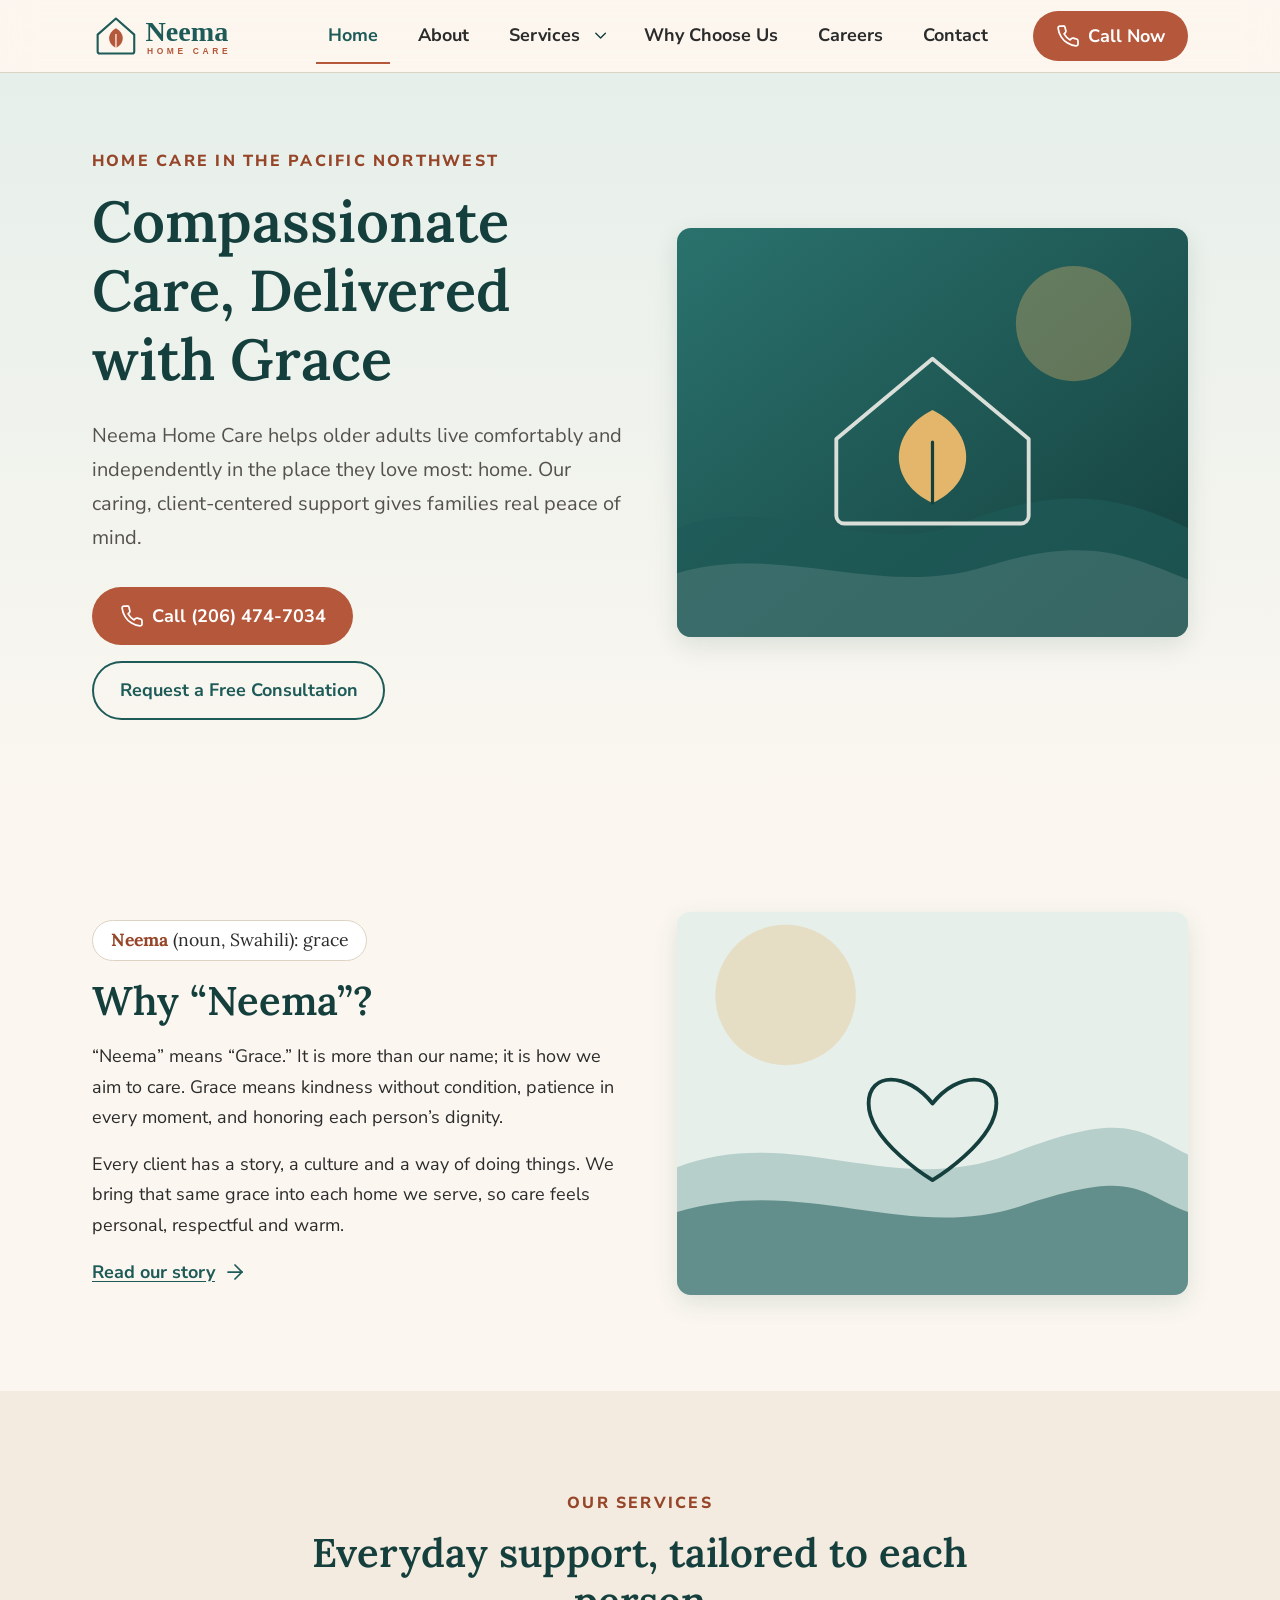
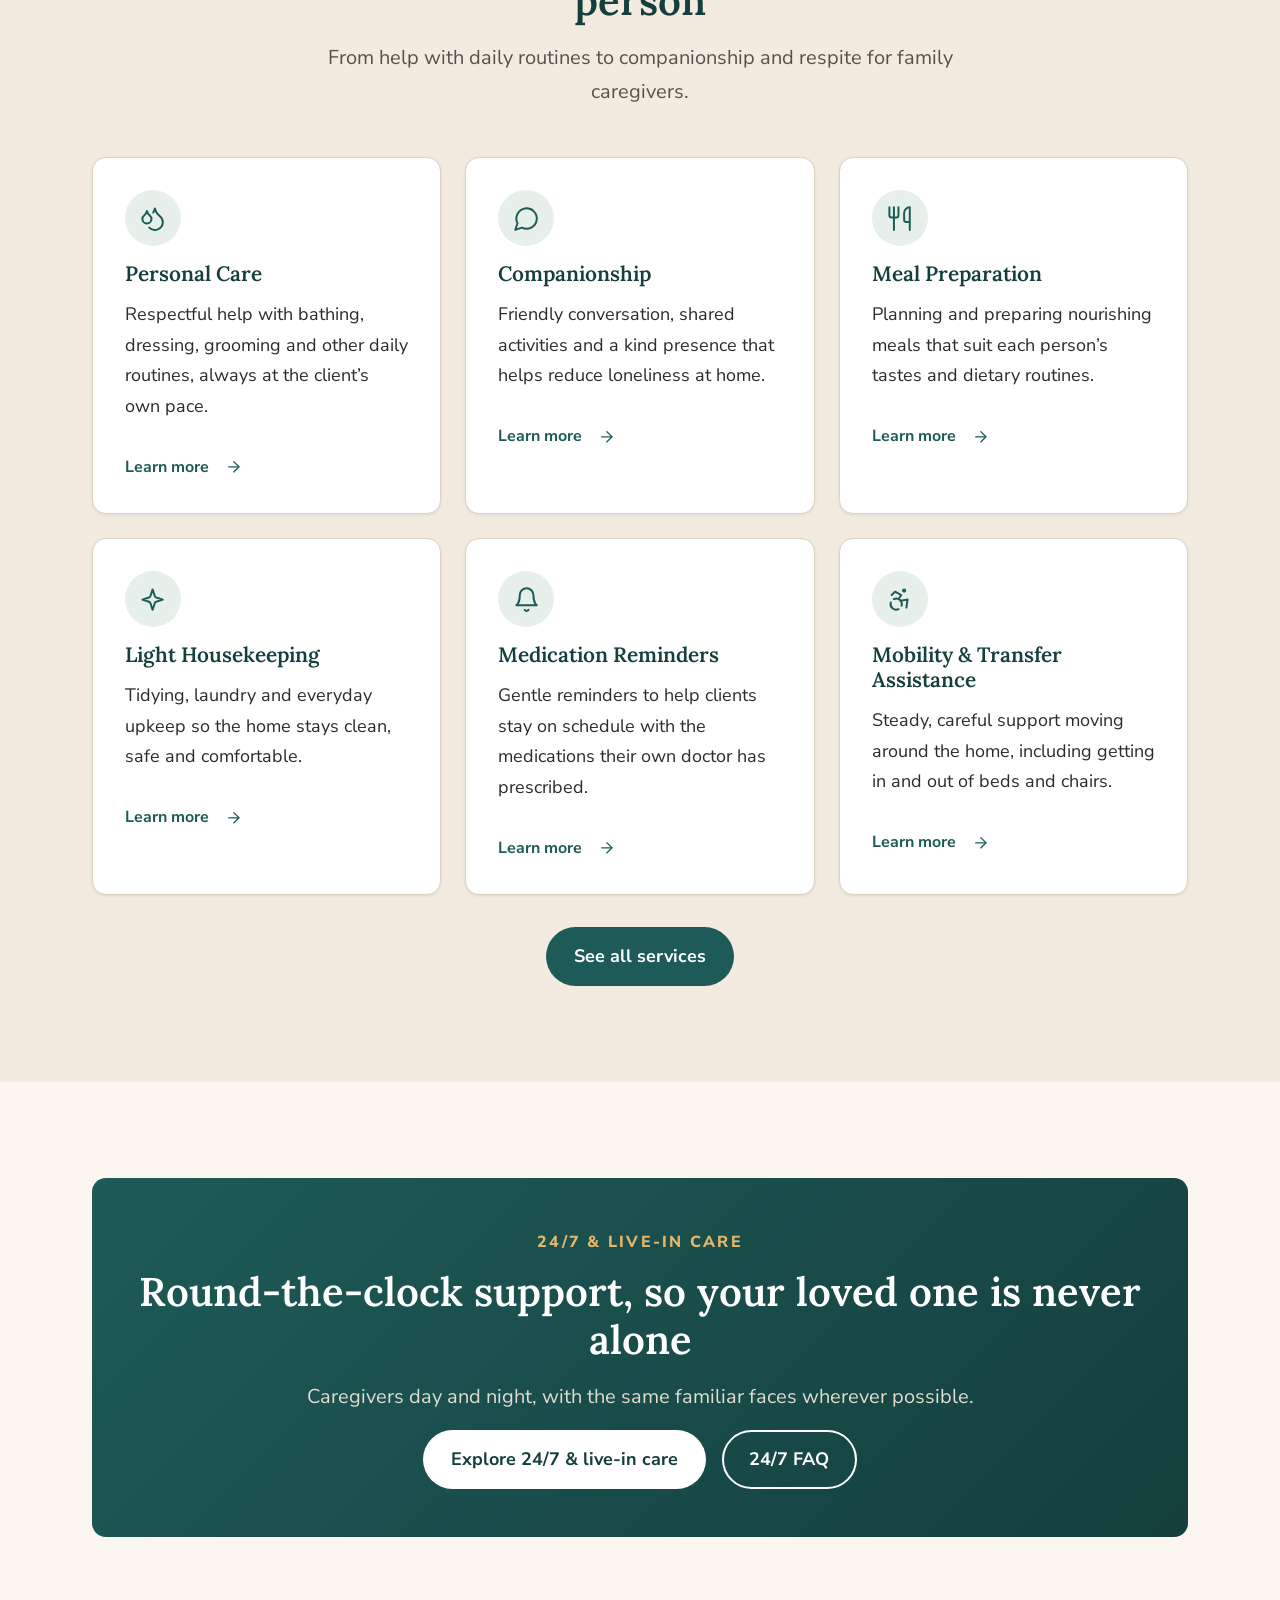
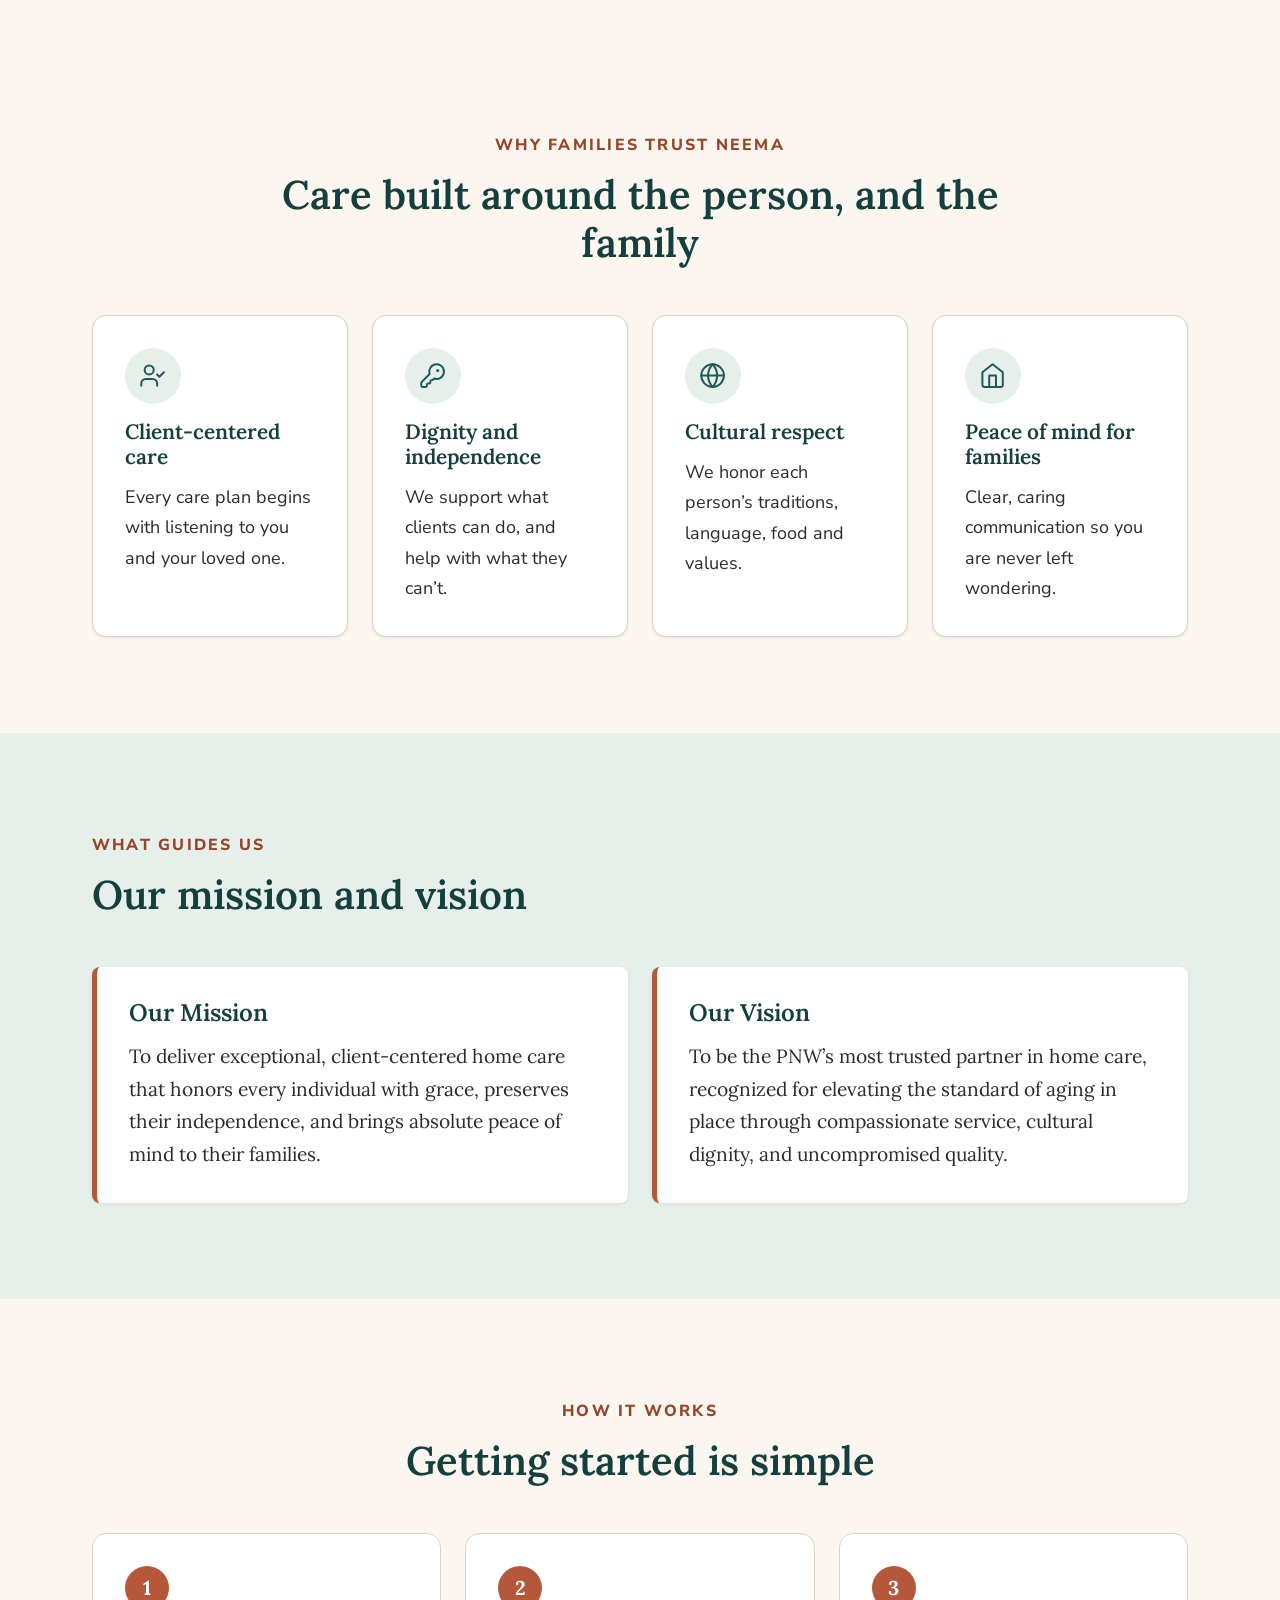
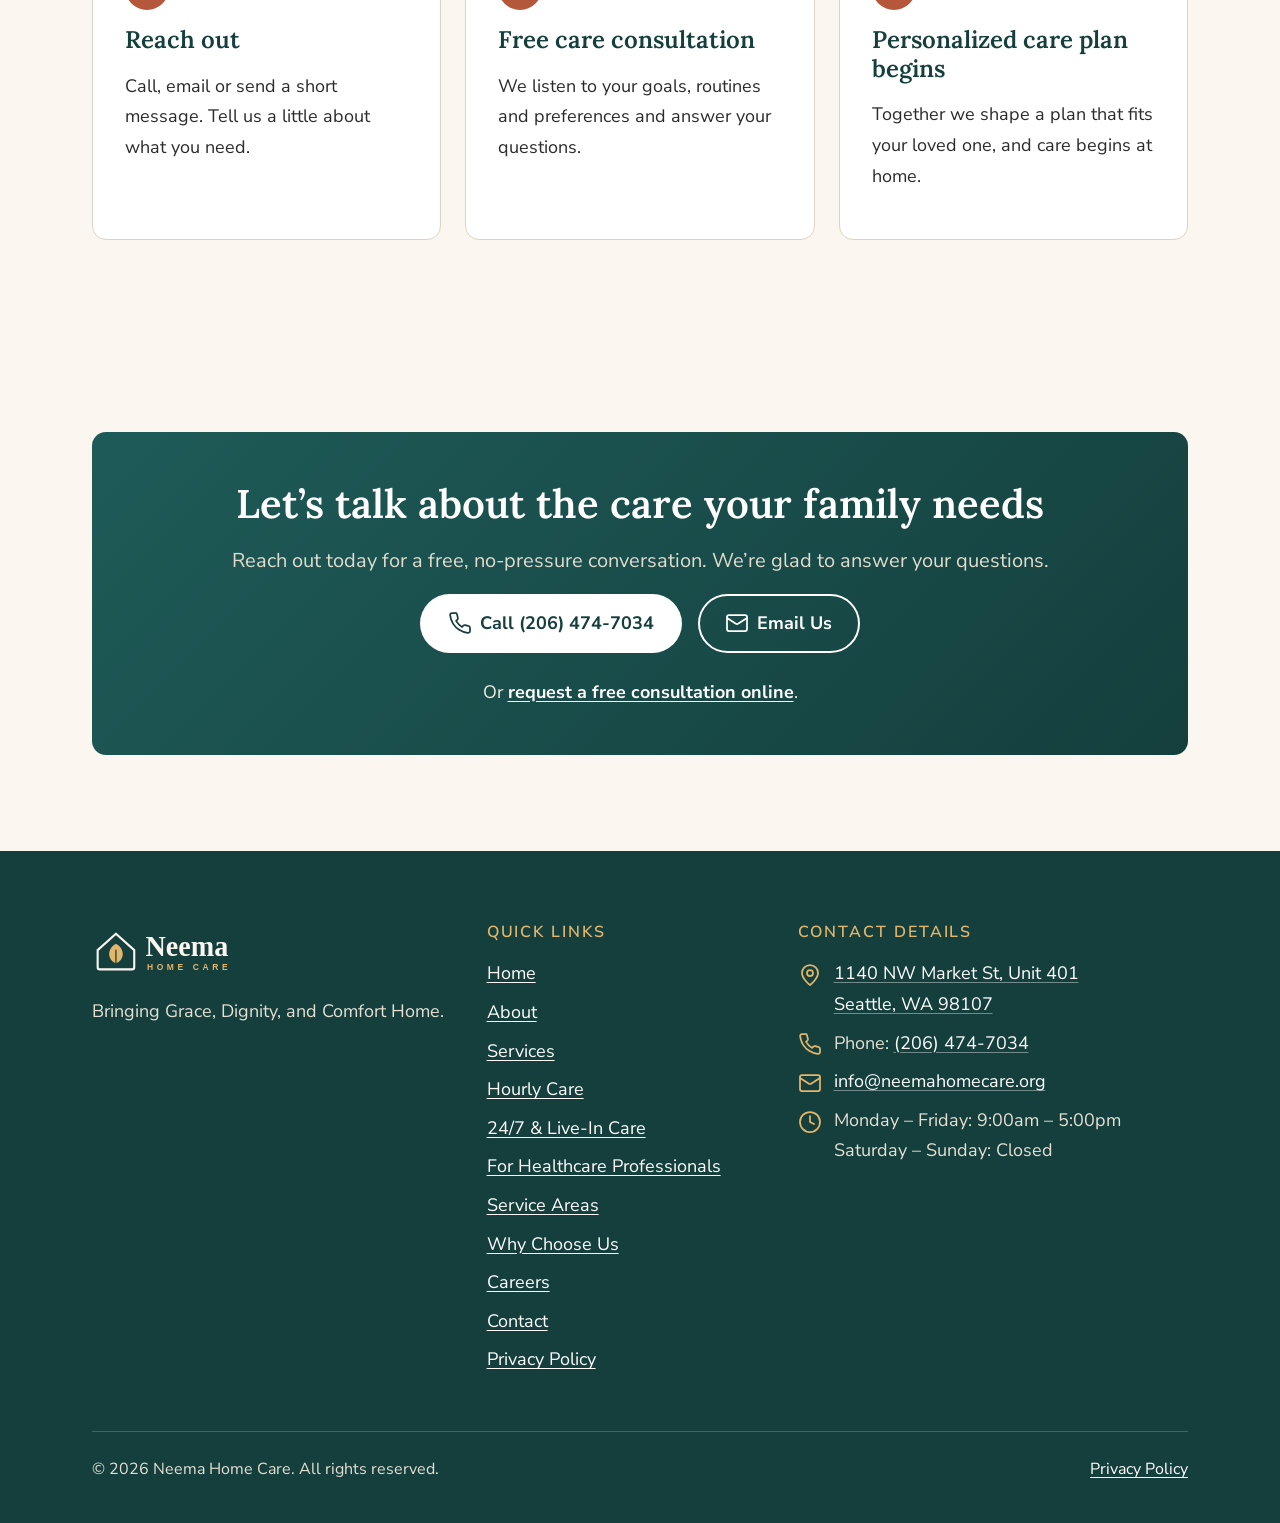
==== commit 0450d250: "Add services system pages, office address and contact details; remove social links - New hourly-care" ====
--- a/index.html
+++ b/index.html
@@ -30,7 +30,17 @@
     "name": "Neema Home Care",
     "telephone": "+12064747034",
     "email": "info@neemahomecare.org",
-    "description": "Compassionate, client-centered home care serving the Pacific Northwest."
+    "address": {
+      "@type": "PostalAddress",
+      "streetAddress": "1140 NW Market St, Unit 401",
+      "addressLocality": "Seattle",
+      "addressRegion": "WA",
+      "postalCode": "98107",
+      "addressCountry": "US"
+    },
+    "areaServed": ["Seattle", "Shoreline", "Edmonds", "Bellevue", "Kirkland", "Redmond", "Mercer Island", "Renton", "Kent"],
+    "openingHours": "Mo-Fr 09:00-17:00",
+    "description": "Compassionate, client-centered home care serving Seattle and Greater Seattle."
   }
   </script>
 </head>
@@ -45,7 +55,17 @@
       <ul>
         <li><a href="index.html" aria-current="page">Home</a></li>
         <li><a href="about.html">About</a></li>
-        <li><a href="services.html">Services</a></li>
+        <li class="has-sub">
+          <a href="services.html">Services</a>
+          <button class="sub-toggle" type="button" aria-expanded="false" aria-controls="sub-services"><svg class="icon" viewBox="0 0 24 24" aria-hidden="true" focusable="false"><path d="m6 9 6 6 6-6"/></svg><span class="sr-only">Show service pages</span></button>
+          <ul class="sub-menu" id="sub-services">
+            <li><a href="services.html">All services</a></li>
+            <li><a href="hourly-care.html">Hourly care</a></li>
+            <li><a href="live-in-care.html">24/7 &amp; live-in care</a></li>
+            <li><a href="healthcare-professionals.html">For healthcare professionals</a></li>
+            <li><a href="service-areas.html">Service areas</a></li>
+          </ul>
+        </li>
         <li><a href="why-choose-us.html">Why Choose Us</a></li>
         <li><a href="careers.html">Careers</a></li>
         <li><a href="contact.html">Contact</a></li>
@@ -219,7 +239,6 @@
       <div>
         <a class="footer-logo" href="index.html" aria-label="Neema Home Care, home page"><img src="assets/images/logo-light.svg" alt="Neema Home Care" width="190" height="56" loading="lazy"></a>
         <p>Bringing Grace, Dignity, and Comfort Home.</p>
-        <p>&ldquo;Neema&rdquo; means &ldquo;Grace.&rdquo;</p>
       </div>
       <div>
         <h2>Quick links</h2>
@@ -227,7 +246,10 @@
           <li><a href="index.html">Home</a></li>
           <li><a href="about.html">About</a></li>
           <li><a href="services.html">Services</a></li>
+          <li><a href="hourly-care.html">Hourly Care</a></li>
           <li><a href="live-in-care.html">24/7 &amp; Live-In Care</a></li>
+          <li><a href="healthcare-professionals.html">For Healthcare Professionals</a></li>
+          <li><a href="service-areas.html">Service Areas</a></li>
           <li><a href="why-choose-us.html">Why Choose Us</a></li>
           <li><a href="careers.html">Careers</a></li>
           <li><a href="contact.html">Contact</a></li>
@@ -235,16 +257,13 @@
         </ul>
       </div>
       <div>
-        <h2>Contact</h2>
+        <h2>Contact details</h2>
         <ul class="footer-list footer-contact">
-          <li><svg class="icon" viewBox="0 0 24 24" aria-hidden="true" focusable="false"><path d="M22 16.92v3a2 2 0 0 1-2.18 2 19.79 19.79 0 0 1-8.63-3.07 19.5 19.5 0 0 1-6-6 19.79 19.79 0 0 1-3.07-8.67A2 2 0 0 1 4.11 2h3a2 2 0 0 1 2 1.72c.127.96.361 1.903.7 2.81a2 2 0 0 1-.45 2.11L8.09 9.91a16 16 0 0 0 6 6l1.27-1.27a2 2 0 0 1 2.11-.45c.907.339 1.85.573 2.81.7A2 2 0 0 1 22 16.92z"/></svg><a href="tel:+12064747034">(206) 474-7034</a></li>
+          <li><svg class="icon" viewBox="0 0 24 24" aria-hidden="true" focusable="false"><path d="M20 10c0 6-8 12-8 12s-8-6-8-12a8 8 0 0 1 16 0Z"/><circle cx="12" cy="10" r="3"/></svg><a href="https://www.google.com/maps/search/?api=1&amp;query=1140%20NW%20Market%20St%20Unit%20401%2C%20Seattle%2C%20WA%2098107" target="_blank" rel="noopener">1140 NW Market St, Unit 401<br>Seattle, WA 98107<span class="sr-only"> (opens Google Maps in a new tab)</span></a></li>
+          <li><svg class="icon" viewBox="0 0 24 24" aria-hidden="true" focusable="false"><path d="M22 16.92v3a2 2 0 0 1-2.18 2 19.79 19.79 0 0 1-8.63-3.07 19.5 19.5 0 0 1-6-6 19.79 19.79 0 0 1-3.07-8.67A2 2 0 0 1 4.11 2h3a2 2 0 0 1 2 1.72c.127.96.361 1.903.7 2.81a2 2 0 0 1-.45 2.11L8.09 9.91a16 16 0 0 0 6 6l1.27-1.27a2 2 0 0 1 2.11-.45c.907.339 1.85.573 2.81.7A2 2 0 0 1 22 16.92z"/></svg><span>Phone: <a href="tel:+12064747034">(206) 474-7034</a></span></li>
           <li><svg class="icon" viewBox="0 0 24 24" aria-hidden="true" focusable="false"><rect width="20" height="16" x="2" y="4" rx="2"/><path d="m22 7-8.97 5.7a1.94 1.94 0 0 1-2.06 0L2 7"/></svg><a href="mailto:info@neemahomecare.org">info@neemahomecare.org</a></li>
-          <li><svg class="icon" viewBox="0 0 24 24" aria-hidden="true" focusable="false"><path d="M20 10c0 6-8 12-8 12s-8-6-8-12a8 8 0 0 1 16 0Z"/><circle cx="12" cy="10" r="3"/></svg><span>Serving the Pacific Northwest</span></li>
+          <li><svg class="icon" viewBox="0 0 24 24" aria-hidden="true" focusable="false"><circle cx="12" cy="12" r="10"/><polyline points="12 6 12 12 16 14"/></svg><span>Monday &ndash; Friday: 9:00am &ndash; 5:00pm<br>Saturday &ndash; Sunday: Closed</span></li>
         </ul>
-      </div>
-      <div>
-        <h2>Follow us</h2>
-        <ul class="social-list"><li><a class="social-link" href="#" data-social="facebook" aria-label="Neema Home Care on Facebook"><svg class="icon" viewBox="0 0 24 24" aria-hidden="true" focusable="false"><path d="M18 2h-3a5 5 0 0 0-5 5v3H7v4h3v8h4v-8h3l1-4h-4V7a1 1 0 0 1 1-1h3z"/></svg><span>Facebook</span></a></li><li><a class="social-link" href="#" data-social="tiktok" aria-label="Neema Home Care on TikTok"><svg class="icon" viewBox="0 0 24 24" aria-hidden="true" focusable="false"><path d="M9 12a4 4 0 1 0 4 4V3a5 5 0 0 0 5 5"/></svg><span>TikTok</span></a></li><li><a class="social-link" href="#" data-social="instagram" aria-label="Neema Home Care on Instagram"><svg class="icon" viewBox="0 0 24 24" aria-hidden="true" focusable="false"><rect width="20" height="20" x="2" y="2" rx="5"/><path d="M16 11.37A4 4 0 1 1 12.63 8 4 4 0 0 1 16 11.37z"/><line x1="17.5" x2="17.51" y1="6.5" y2="6.5"/></svg><span>Instagram</span></a></li></ul>
       </div>
     </div>
     <div class="footer-bottom">
--- a/assets/css/components.css
+++ b/assets/css/components.css
@@ -284,6 +284,7 @@
   text-align: center;
 }
 .cta-banner h2 { color: #fff; }
+.cta-banner .lead { color: #e2dccf; }
 .cta-banner a:not(.btn) { color: #fff; font-weight: 700; }
 .cta-banner .btn-row { justify-content: center; }
 .cta-contact { margin-top: var(--space-5); margin-bottom: 0; }
@@ -318,24 +319,6 @@
 .js-reveal { opacity: 0; transform: translateY(18px); transition: opacity 0.6s ease, transform 0.6s ease; }
 .js-reveal.is-visible { opacity: 1; transform: none; }
 
-/* Social links */
-.social-list { list-style: none; padding: 0; margin: 0; display: flex; flex-wrap: wrap; gap: var(--space-3); }
-.social-list--center { justify-content: center; gap: var(--space-4); }
-.social-link {
-  display: inline-flex;
-  align-items: center;
-  gap: var(--space-2);
-  min-height: 48px;
-  padding: 0.5rem 1.1rem;
-  border: 2px solid currentColor;
-  border-radius: 999px;
-  font-weight: 700;
-  text-decoration: none;
-}
-.social-list--center .social-link { color: var(--color-primary); }
-.social-list--center .social-link:hover { background: var(--color-primary); color: #fff; }
-.site-footer .social-link { color: #fff; }
-.site-footer .social-link:hover { background: var(--color-gold); border-color: var(--color-gold); color: var(--color-primary-dark); }
 
 /* Frosted header (all pages) */
 @supports ((backdrop-filter: blur(1px)) or (-webkit-backdrop-filter: blur(1px))) {
@@ -395,3 +378,50 @@
 @supports not ((backdrop-filter: blur(1px)) or (-webkit-backdrop-filter: blur(1px))) {
   .mobile-cta { background: rgba(251, 247, 240, 0.97); }
 }
+
+/* Services dropdown in the main nav */
+.primary-nav .has-sub { display: flex; flex-wrap: wrap; align-items: center; position: relative; }
+.primary-nav .has-sub > a { flex: 1; }
+.primary-nav a.is-section { color: var(--color-primary); }
+.sub-toggle {
+  display: inline-flex;
+  align-items: center;
+  justify-content: center;
+  width: 44px;
+  height: 44px;
+  padding: 0;
+  border: 0;
+  border-radius: 50%;
+  background: transparent;
+  color: var(--color-primary-dark);
+  cursor: pointer;
+}
+.sub-toggle:hover { background: var(--color-sage); }
+.sub-toggle .icon { width: 1.2rem; height: 1.2rem; transition: transform var(--transition); }
+.sub-toggle[aria-expanded="true"] .icon { transform: rotate(180deg); }
+.primary-nav .sub-menu { display: none; flex-basis: 100%; list-style: none; margin: 0 0 var(--space-2); padding: 0 0 0 var(--space-4); border-left: 3px solid var(--color-gold); }
+.primary-nav .sub-menu.is-open { display: block; }
+.primary-nav .sub-menu a { font-weight: 600; padding-block: var(--space-2); }
+
+/* Contact details (footer and contact page) */
+.footer-contact a { text-decoration-color: rgba(255, 255, 255, 0.4); }
+
+/* Shared bits used by service pages */
+.check-list { list-style: none; padding: 0; margin: 0 0 var(--space-5); }
+.check-list li { position: relative; padding-left: 2rem; margin-bottom: var(--space-3); }
+.check-list li::before {
+  content: "";
+  position: absolute;
+  left: 0;
+  top: 0.35rem;
+  width: 1.25rem;
+  height: 1.25rem;
+  border-radius: 50%;
+  background: var(--color-primary) url("data:image/svg+xml,%3Csvg xmlns='http://www.w3.org/2000/svg' viewBox='0 0 24 24' fill='none' stroke='%23fff' stroke-width='3' stroke-linecap='round' stroke-linejoin='round'%3E%3Cpath d='M20 6 9 17l-5-5'/%3E%3C/svg%3E") center / 0.75rem no-repeat;
+}
+.area-tags { list-style: none; padding: 0; margin: var(--space-4) 0 0; display: flex; flex-wrap: wrap; gap: var(--space-2); }
+.area-tags li { margin: 0; padding: 0.25rem 0.8rem; border-radius: 999px; background: var(--color-sage); color: var(--color-primary-dark); font-weight: 700; font-size: var(--fs-sm); }
+.area-note, .referral-note { margin-top: var(--space-6); max-width: 820px; margin-inline: auto; }
+.office-address { font-style: normal; font-size: var(--fs-lg); line-height: 1.6; margin-bottom: var(--space-4); }
+.ways-card { display: flex; flex-direction: column; }
+.ways-card .text-link { margin-top: auto; padding-top: var(--space-4); }
--- a/assets/css/pages.css
+++ b/assets/css/pages.css
@@ -17,6 +17,7 @@
 .page-hero h1 { color: #fff; margin-bottom: var(--space-4); }
 .page-hero .lead { color: #e2dccf; max-width: 700px; margin-bottom: 0; }
 .page-hero .eyebrow { color: var(--color-gold); }
+.page-hero .btn-row { margin-top: var(--space-6); }
 
 /* Two-column split */
 .split { display: grid; gap: var(--space-7); align-items: center; }
--- a/assets/css/responsive.css
+++ b/assets/css/responsive.css
@@ -45,7 +45,7 @@
   .card-grid--4 { grid-template-columns: repeat(4, 1fr); }
   .steps { grid-template-columns: repeat(3, 1fr); }
   .contact-grid { grid-template-columns: 1fr 1.2fr; align-items: start; }
-  .footer-grid { grid-template-columns: 1.4fr 1fr 1.3fr 1fr; }
+  .footer-grid { grid-template-columns: 1.3fr 1fr 1.4fr; }
   .form-grid--2 { grid-template-columns: 1fr 1fr; }
 }
 
@@ -71,3 +71,31 @@
   .header-call { padding-inline: 0.85rem; }
   .header-call span { position: absolute; width: 1px; height: 1px; overflow: hidden; clip: rect(0, 0, 0, 0); white-space: nowrap; }
 }
+
+/* Services dropdown on desktop: floating panel */
+@media (min-width: 900px) {
+  .primary-nav .has-sub { flex-wrap: nowrap; }
+  .sub-toggle { width: 30px; height: 30px; margin-left: -0.35rem; }
+  .primary-nav .sub-menu {
+    position: absolute;
+    top: calc(100% + 0.4rem);
+    left: 0;
+    min-width: 270px;
+    margin: 0;
+    padding: var(--space-2);
+    border: 1px solid rgba(255, 255, 255, 0.85);
+    border-radius: var(--radius);
+    background: rgba(251, 247, 240, 0.92);
+    -webkit-backdrop-filter: blur(18px) saturate(170%);
+    backdrop-filter: blur(18px) saturate(170%);
+    box-shadow: var(--shadow-md);
+    z-index: 120;
+  }
+  .primary-nav .has-sub:hover > .sub-menu,
+  .primary-nav .has-sub:focus-within > .sub-menu { display: block; }
+  .primary-nav .sub-menu a { padding: var(--space-2) var(--space-3); border-radius: var(--radius-sm); border-bottom: 0; white-space: nowrap; }
+  .primary-nav .sub-menu a:hover { background: var(--color-sage); }
+  .primary-nav .sub-menu a[aria-current="page"] { background: var(--color-sage); }
+  /* invisible bridge so the menu doesn't close while the pointer moves down */
+  .primary-nav .has-sub::after { content: ""; position: absolute; left: 0; right: 0; top: 100%; height: 0.6rem; }
+}
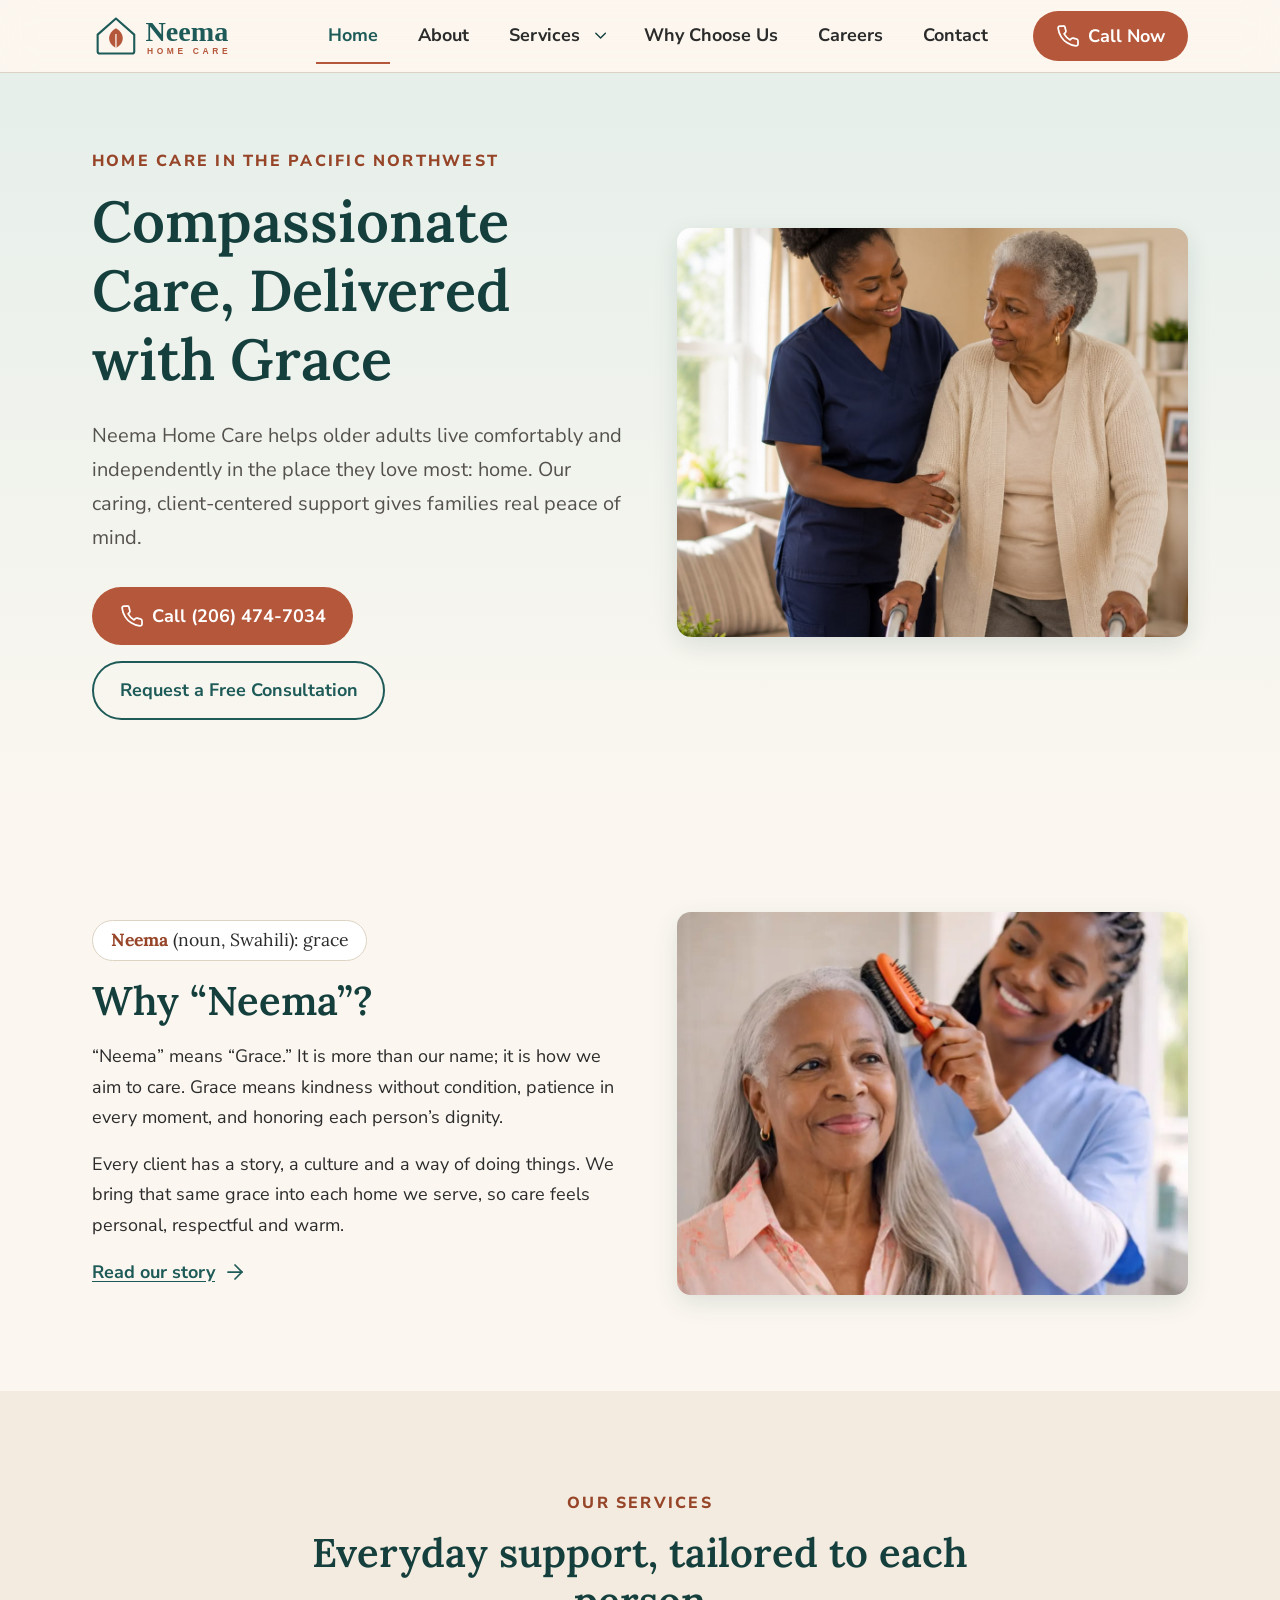
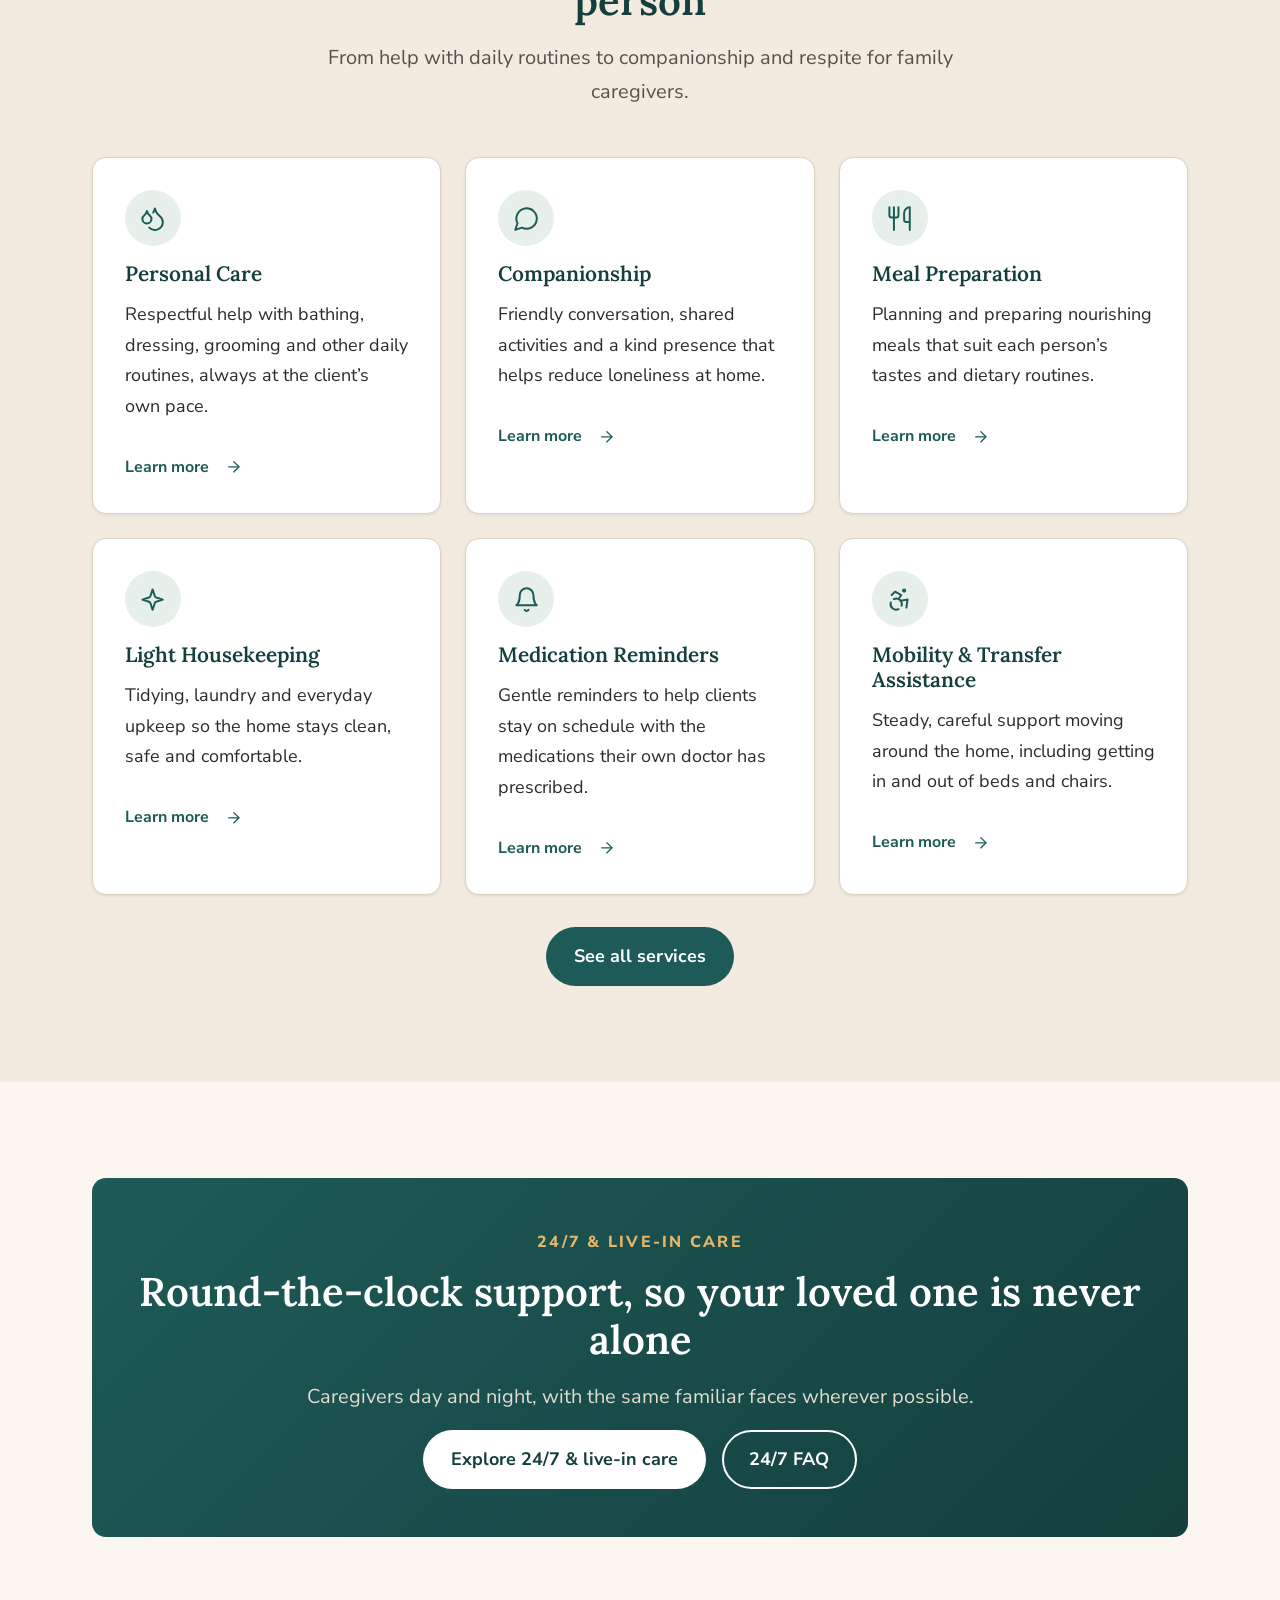
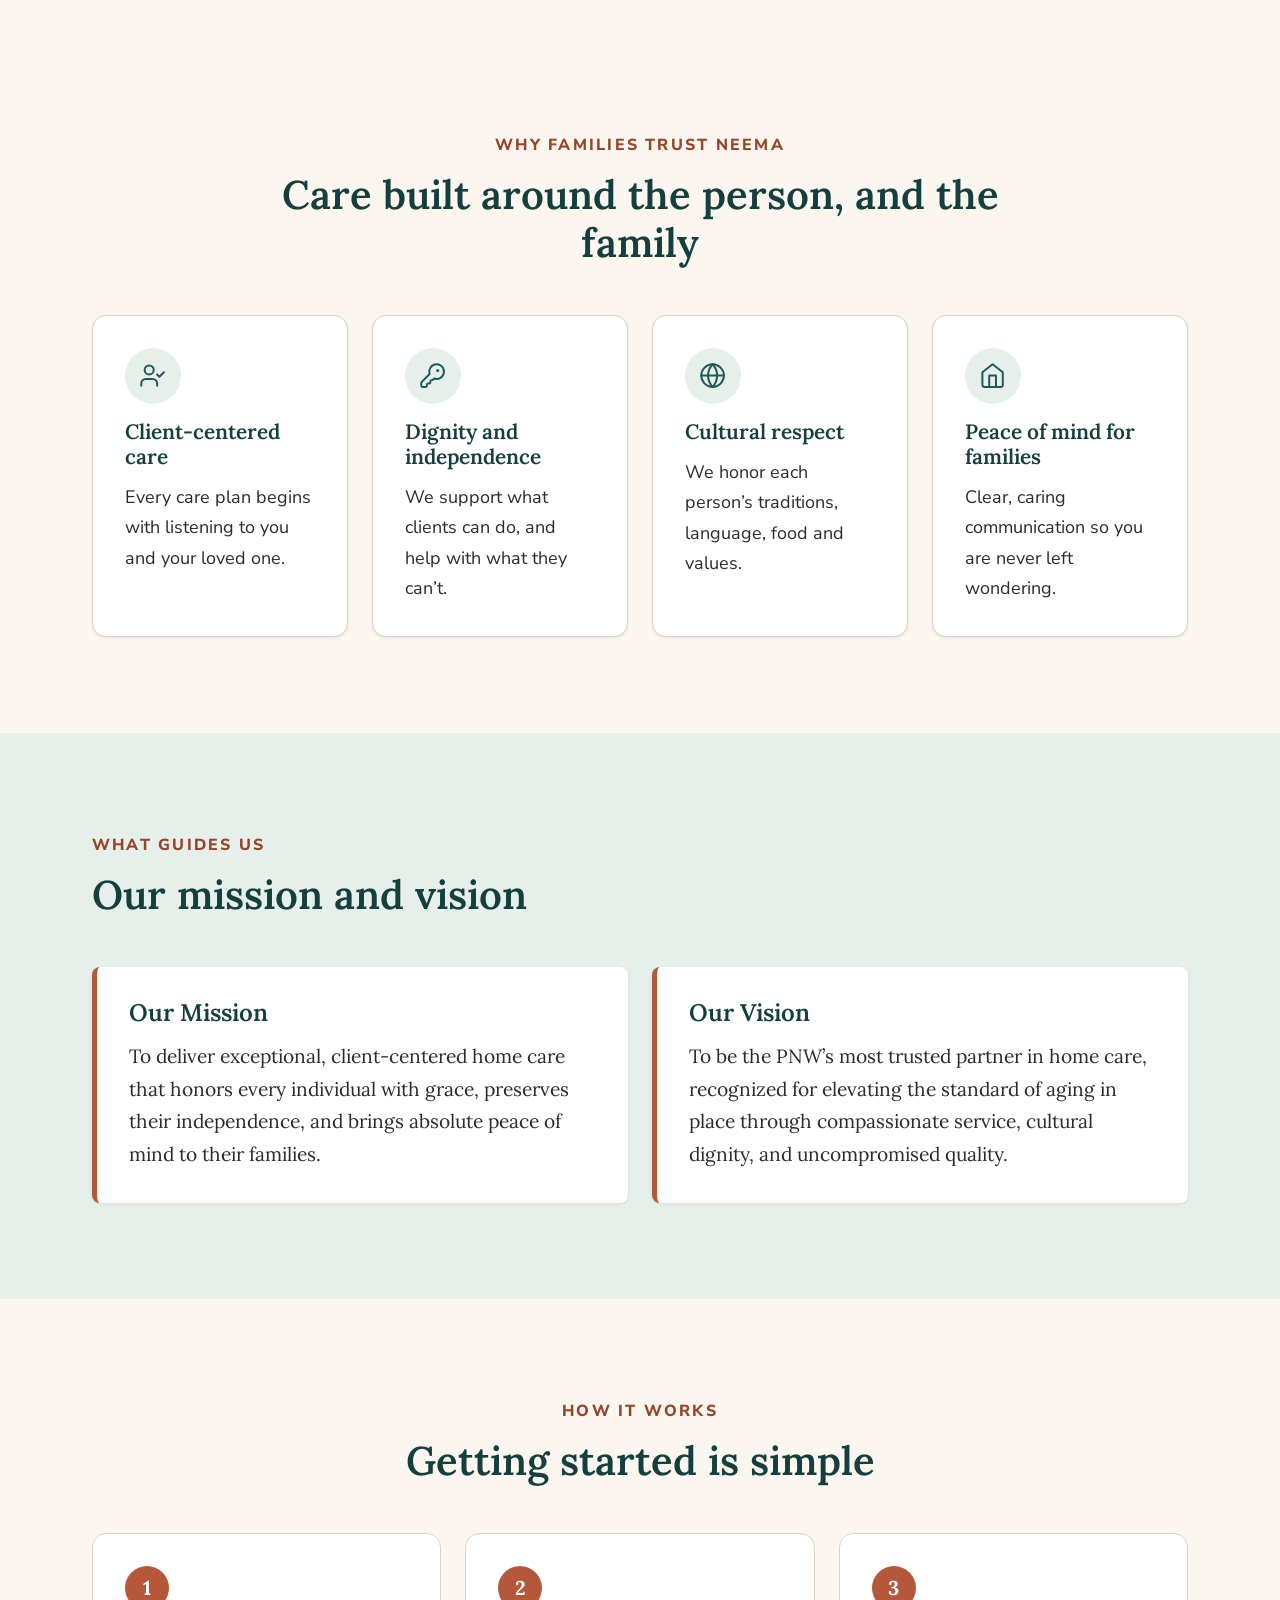
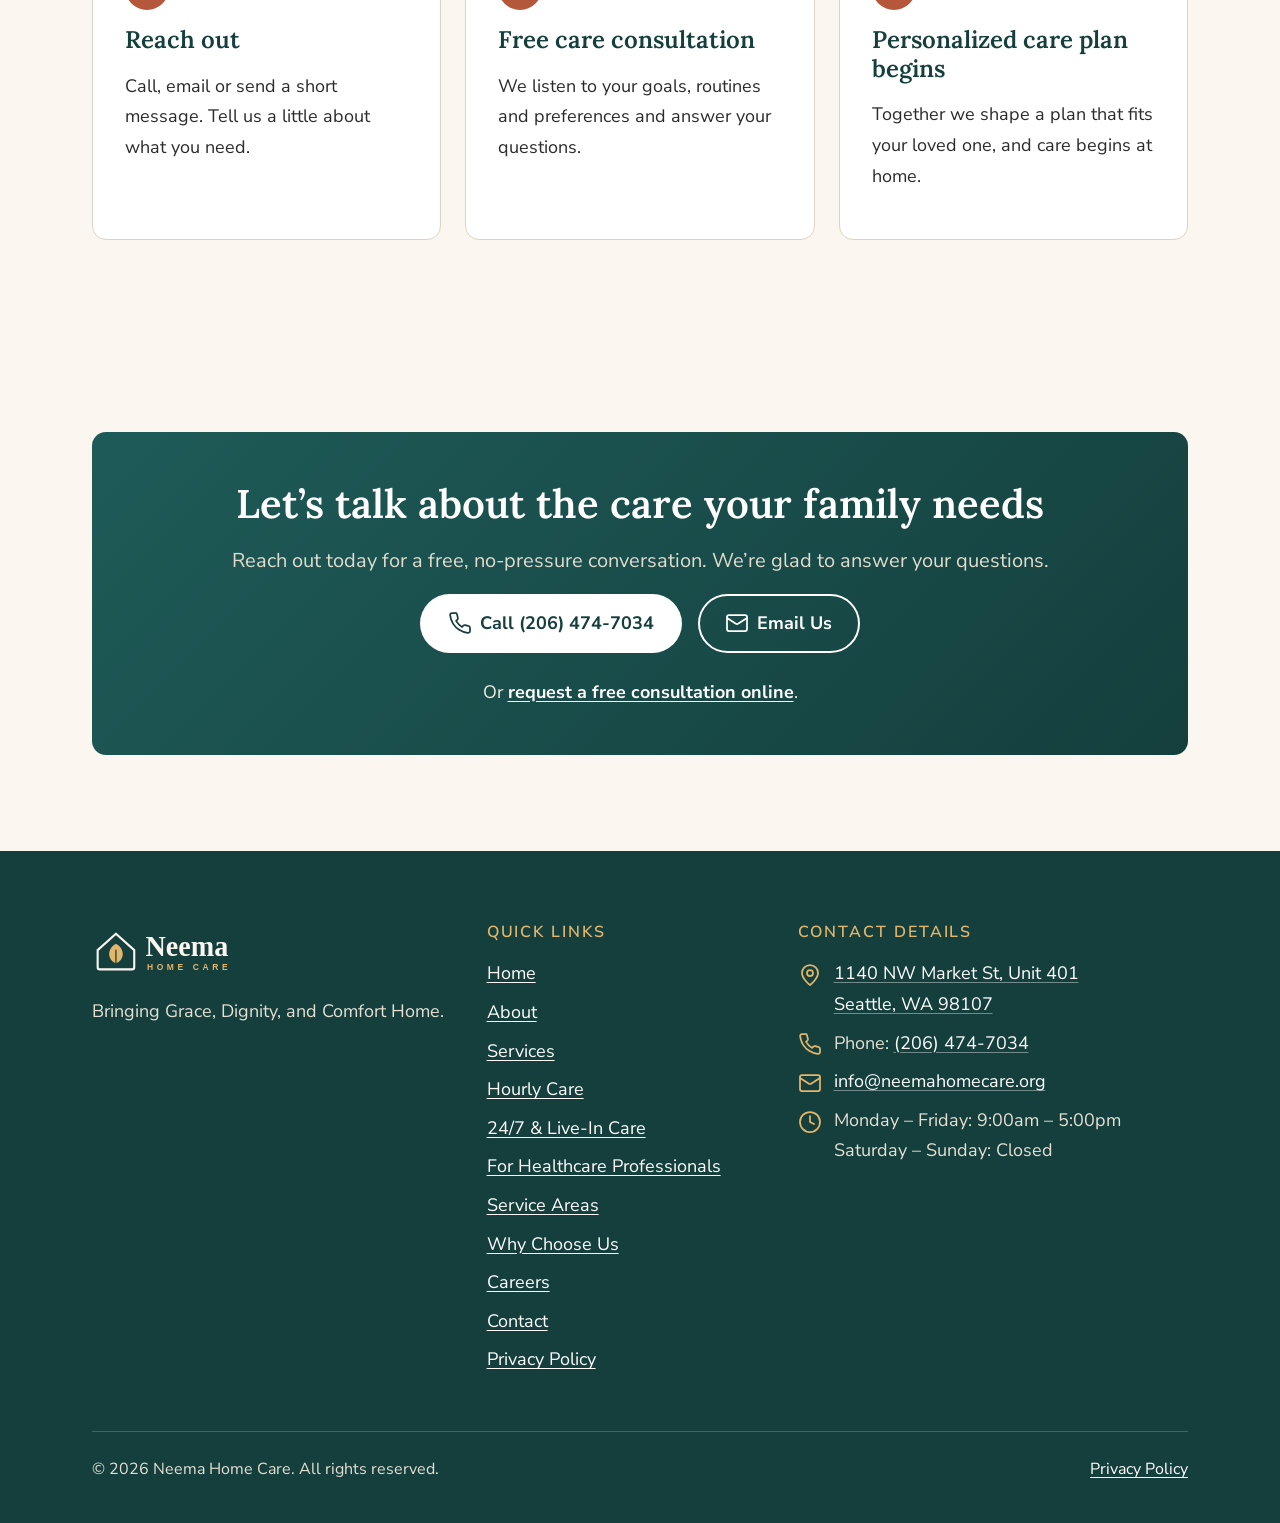
==== commit 895d5a58: "Replace placeholder images with client-supplied caregiver photos Co-Authored-By: Claude Opus 5.5 <no" ====
--- a/index.html
+++ b/index.html
@@ -94,7 +94,7 @@
       </div>
     </div>
     <div class="media-frame hero-media">
-      <img src="assets/images/placeholder-hero.svg" alt="Placeholder: a caregiver and an older adult sharing a warm moment at home" width="800" height="640">
+      <img src="assets/images/caregiver-walker-home.jpg" alt="A caregiver gently supports an older woman as she walks with her walker at home" width="1122" height="1402" style="object-position:50% 30%">
     </div>
   </div>
 </section>
@@ -109,7 +109,7 @@
       <a class="text-link" href="about.html">Read our story <svg class="icon" viewBox="0 0 24 24" aria-hidden="true" focusable="false"><path d="M5 12h14"/><path d="m12 5 7 7-7 7"/></svg></a>
     </div>
     <div class="media-frame split-media" data-reveal>
-      <img src="assets/images/placeholder-about.svg" alt="Placeholder: an illustration of a heart shape over rolling hills" width="800" height="600" loading="lazy">
+      <img src="assets/images/caregiver-hair-brushing.jpg" alt="A smiling caregiver brushes an older woman&rsquo;s long silver hair" width="1024" height="1536" loading="lazy" style="object-position:50% 28%">
     </div>
   </div>
 </section>
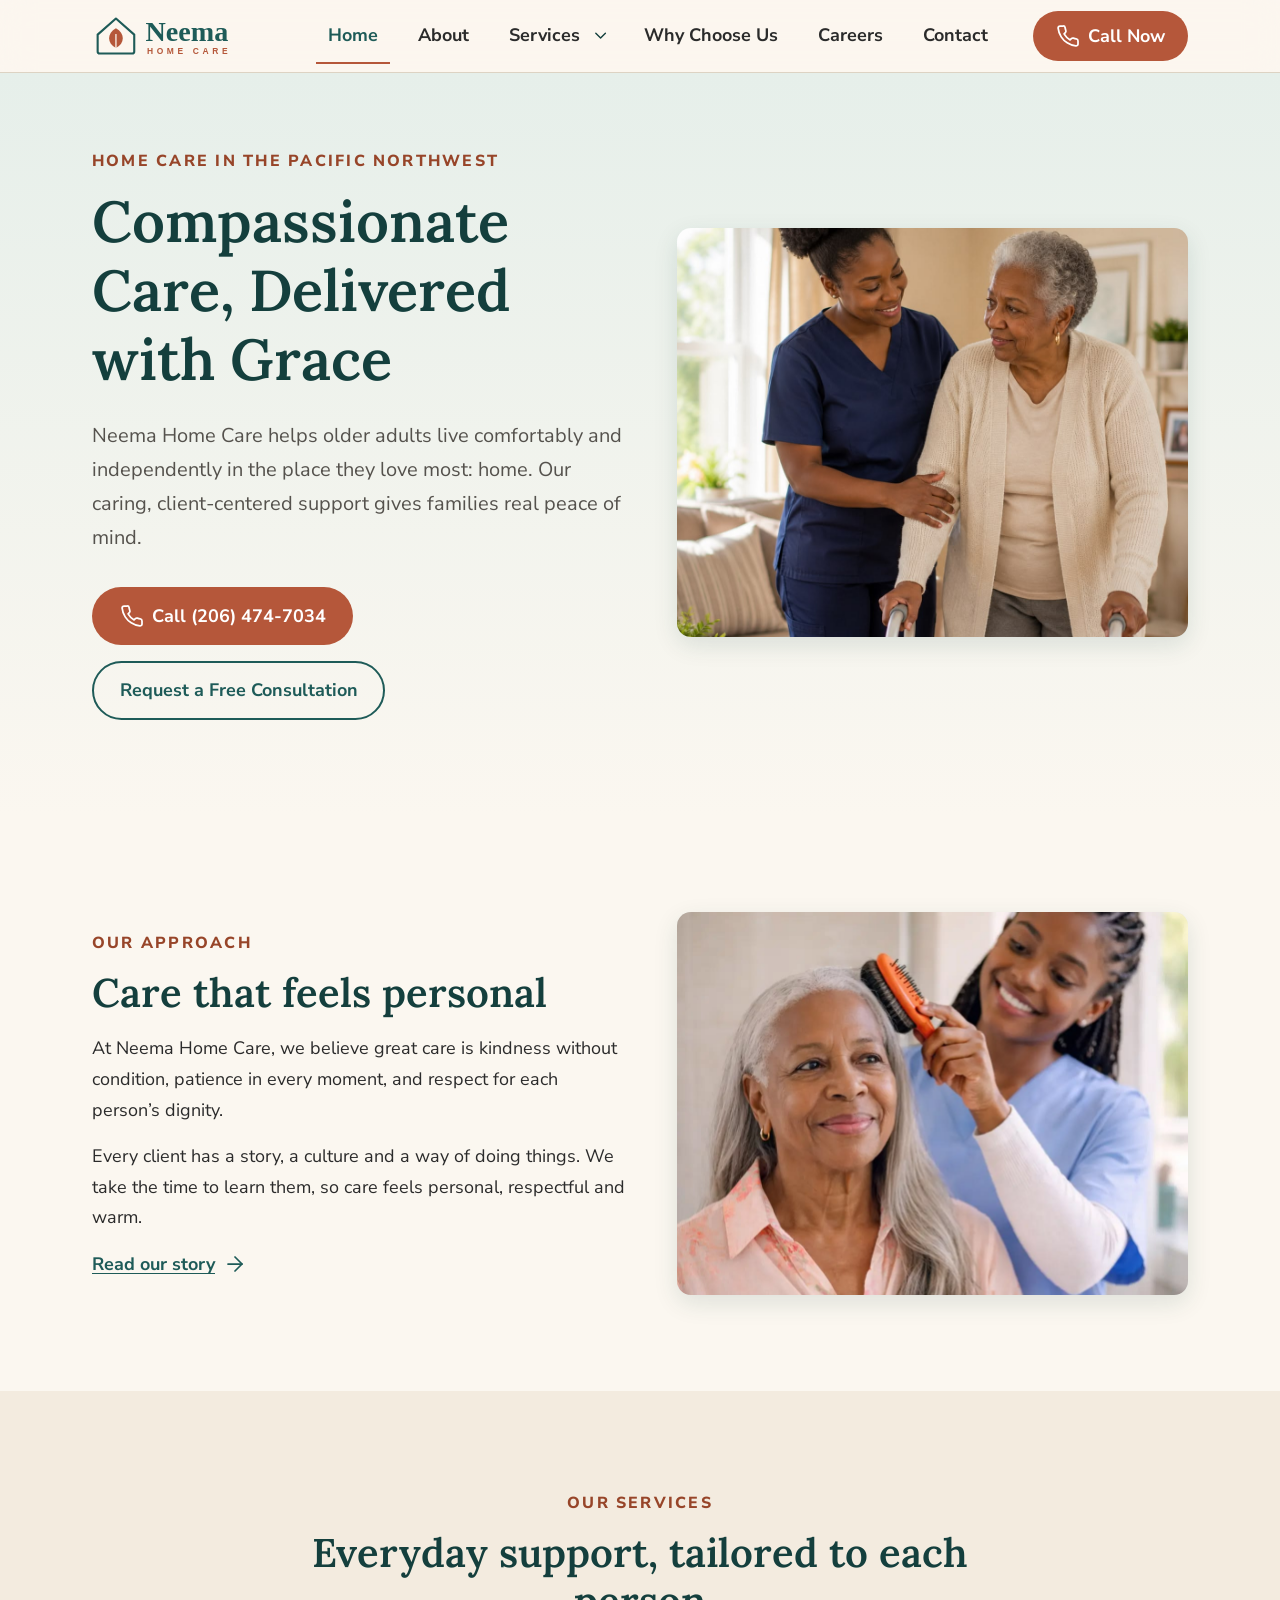
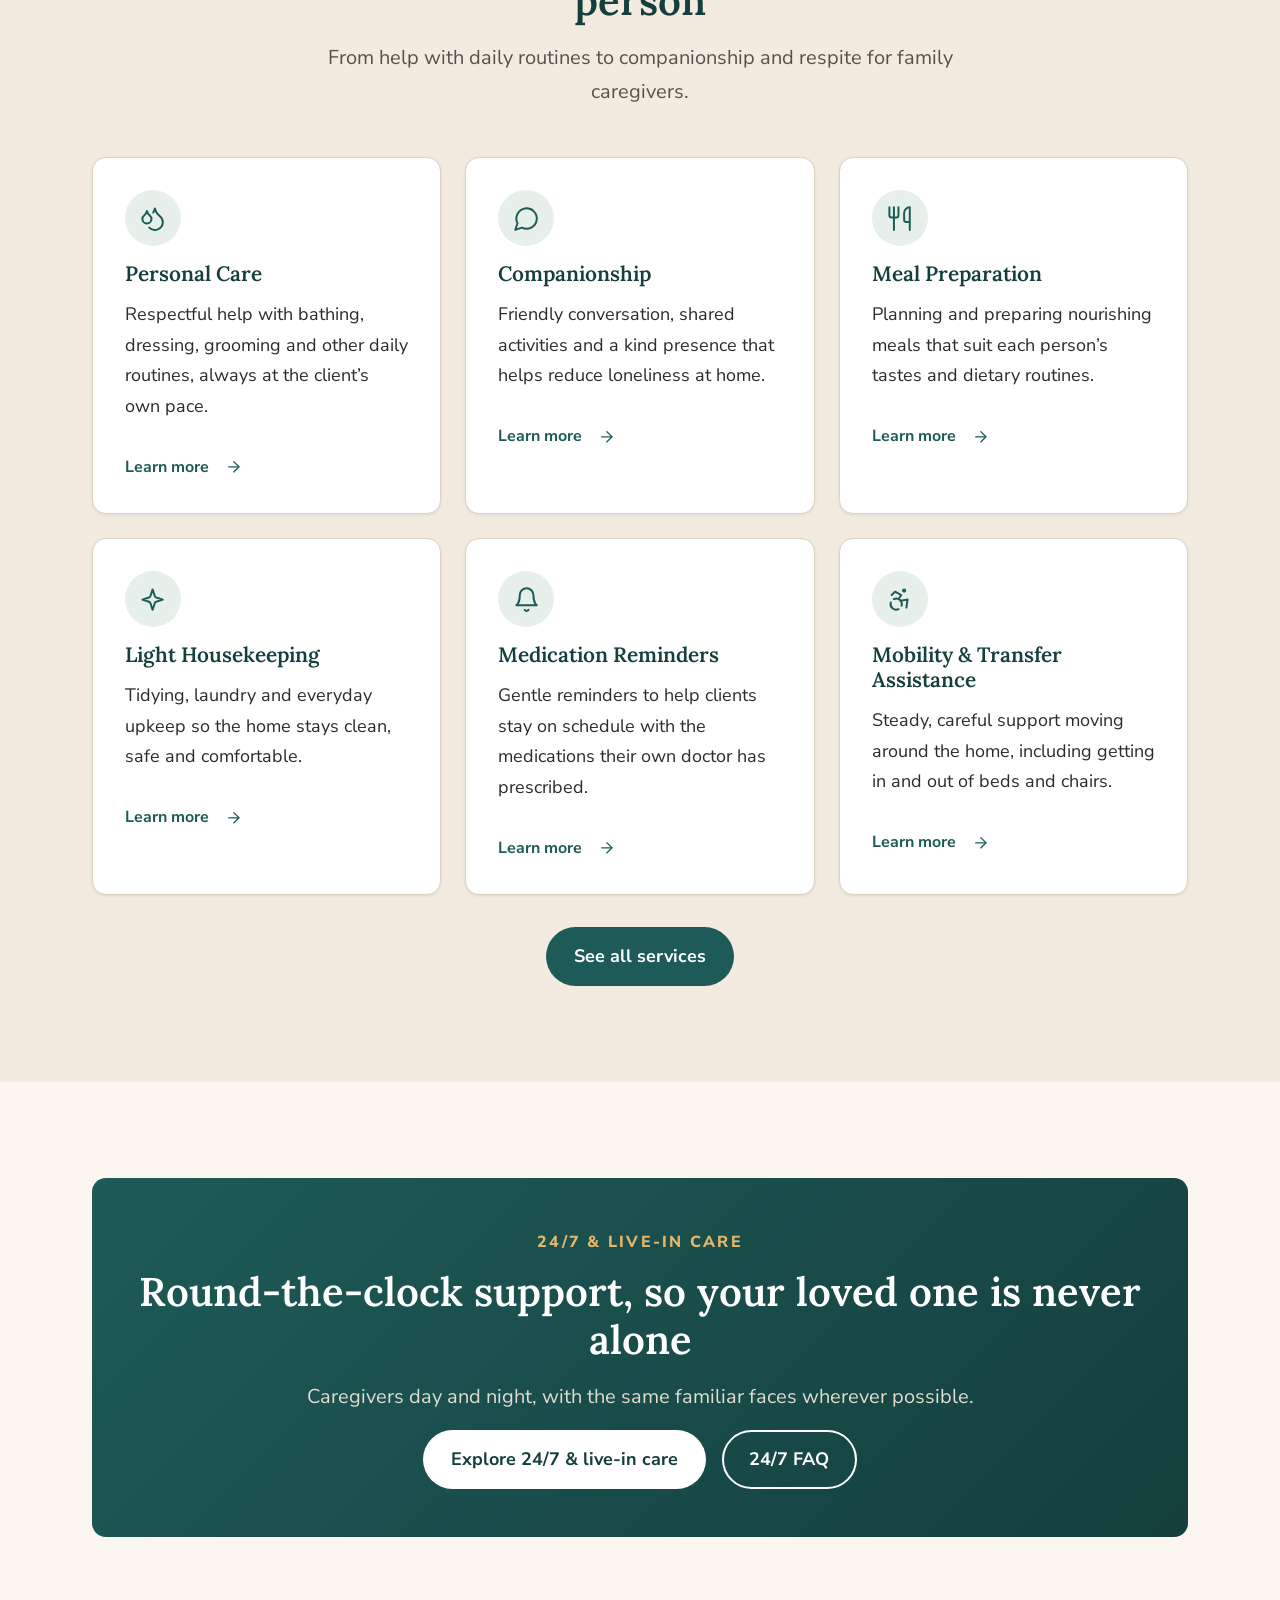
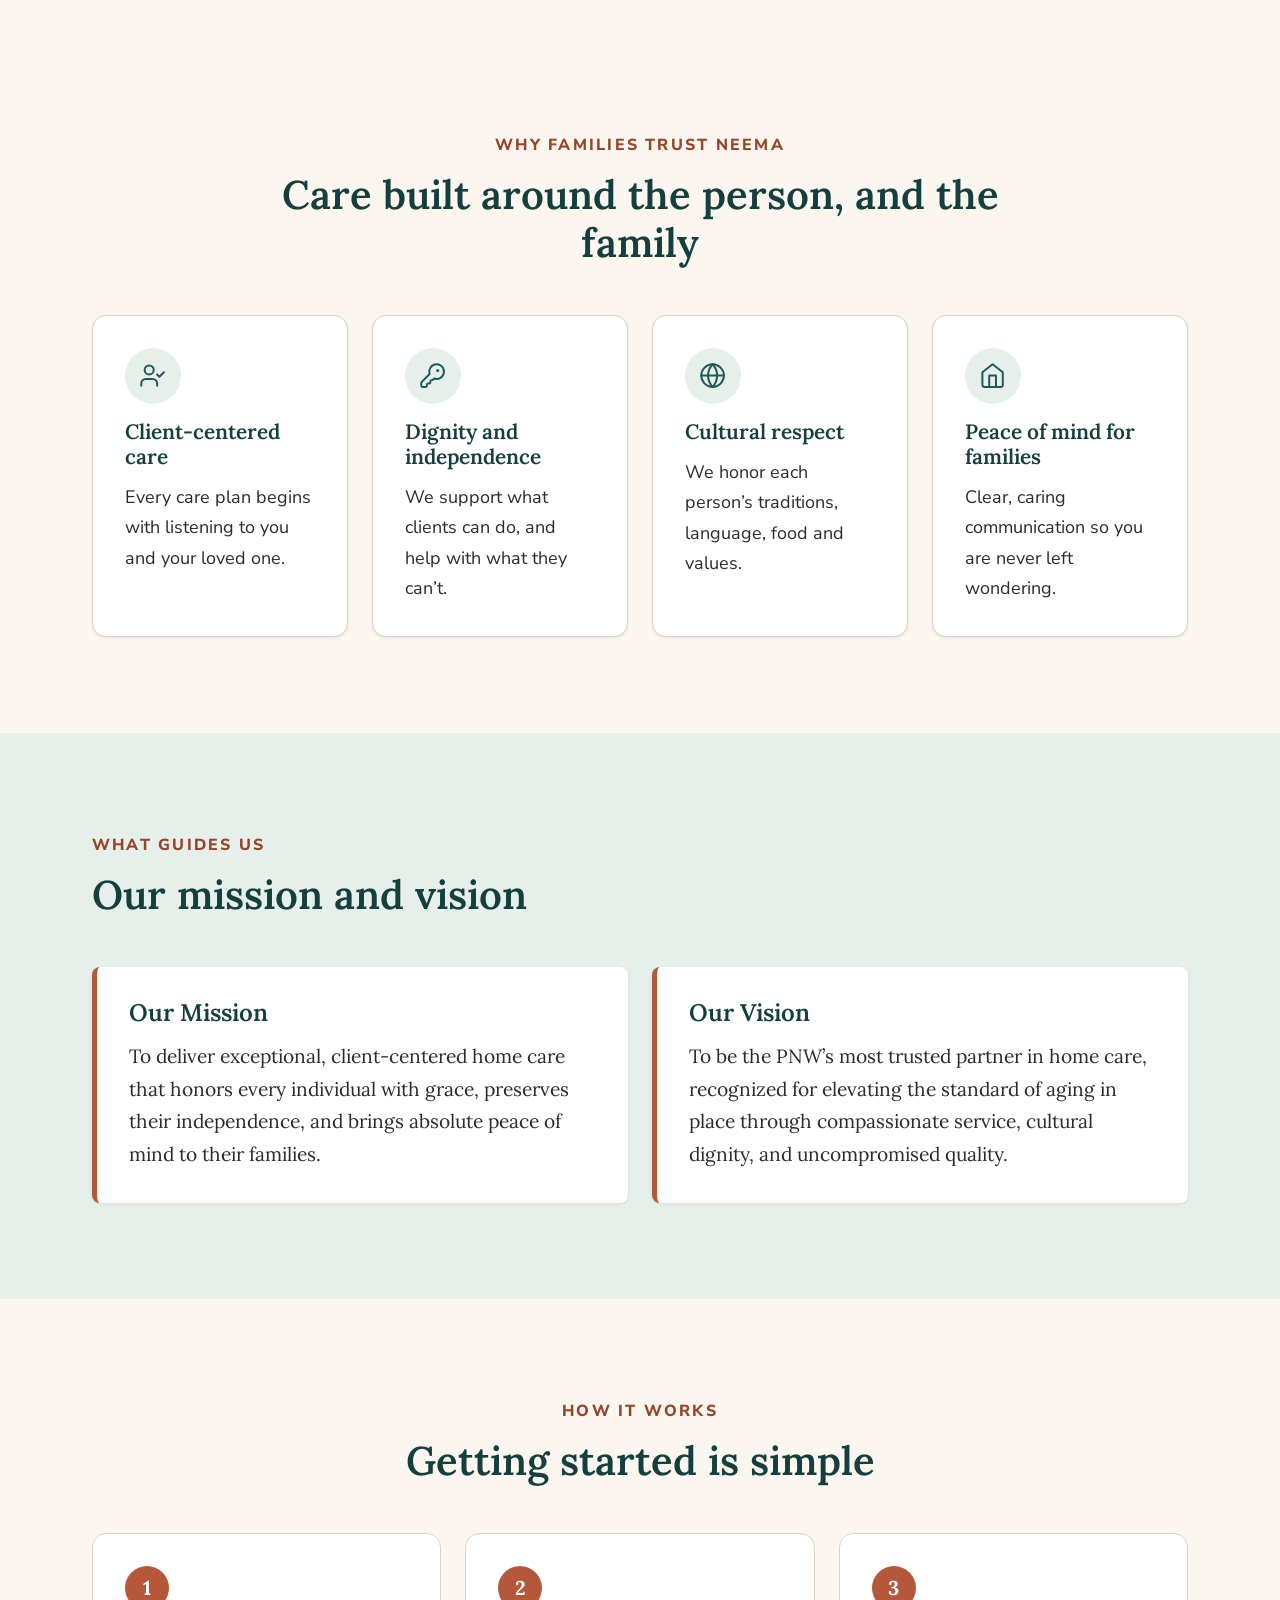
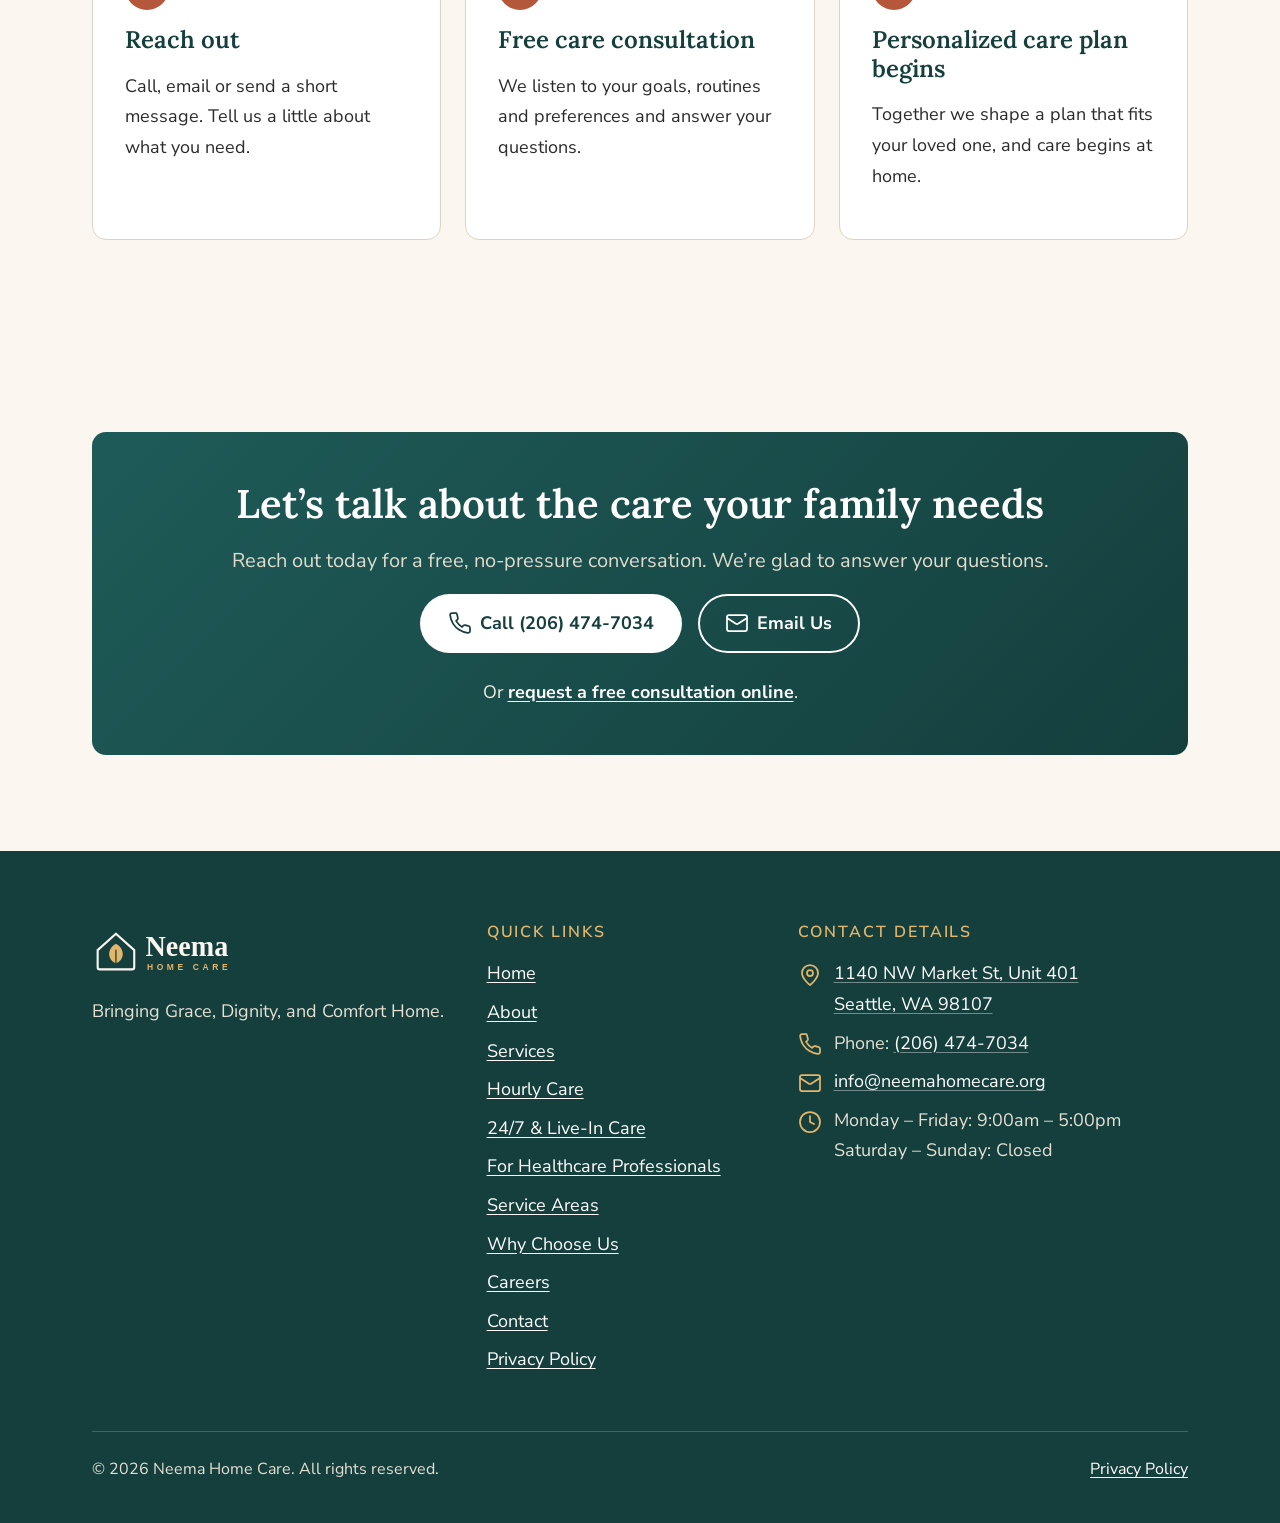
==== commit b8e0333c: "Remove explanations of the Neema name Co-Authored-By: Claude Opus 5.5 <noreply@anthropic.com>" ====
--- a/index.html
+++ b/index.html
@@ -102,10 +102,10 @@
 <section class="section" aria-labelledby="neema-title">
   <div class="container split">
     <div data-reveal>
-      <span class="meaning"><strong>Neema</strong> (noun, Swahili): grace</span>
-      <h2 id="neema-title">Why &ldquo;Neema&rdquo;?</h2>
-      <p>&ldquo;Neema&rdquo; means &ldquo;Grace.&rdquo; It is more than our name; it is how we aim to care. Grace means kindness without condition, patience in every moment, and honoring each person&rsquo;s dignity.</p>
-      <p>Every client has a story, a culture and a way of doing things. We bring that same grace into each home we serve, so care feels personal, respectful and warm.</p>
+      <span class="eyebrow">Our approach</span>
+      <h2 id="neema-title">Care that feels personal</h2>
+      <p>At Neema Home Care, we believe great care is kindness without condition, patience in every moment, and respect for each person&rsquo;s dignity.</p>
+      <p>Every client has a story, a culture and a way of doing things. We take the time to learn them, so care feels personal, respectful and warm.</p>
       <a class="text-link" href="about.html">Read our story <svg class="icon" viewBox="0 0 24 24" aria-hidden="true" focusable="false"><path d="M5 12h14"/><path d="m12 5 7 7-7 7"/></svg></a>
     </div>
     <div class="media-frame split-media" data-reveal>
--- a/assets/css/pages.css
+++ b/assets/css/pages.css
@@ -23,18 +23,6 @@
 .split { display: grid; gap: var(--space-7); align-items: center; }
 .split-media { aspect-ratio: 4 / 3; }
 
-/* Neema meaning */
-.meaning {
-  display: inline-block;
-  font-family: var(--font-heading);
-  font-size: 1.1rem;
-  background: var(--color-surface);
-  border: 1px solid var(--color-border);
-  border-radius: 999px;
-  padding: 0.3rem 1.1rem;
-  margin-bottom: var(--space-4);
-}
-.meaning strong { color: var(--color-accent-dark); }
 
 /* Values list */
 .values-grid { display: grid; gap: var(--space-4); }
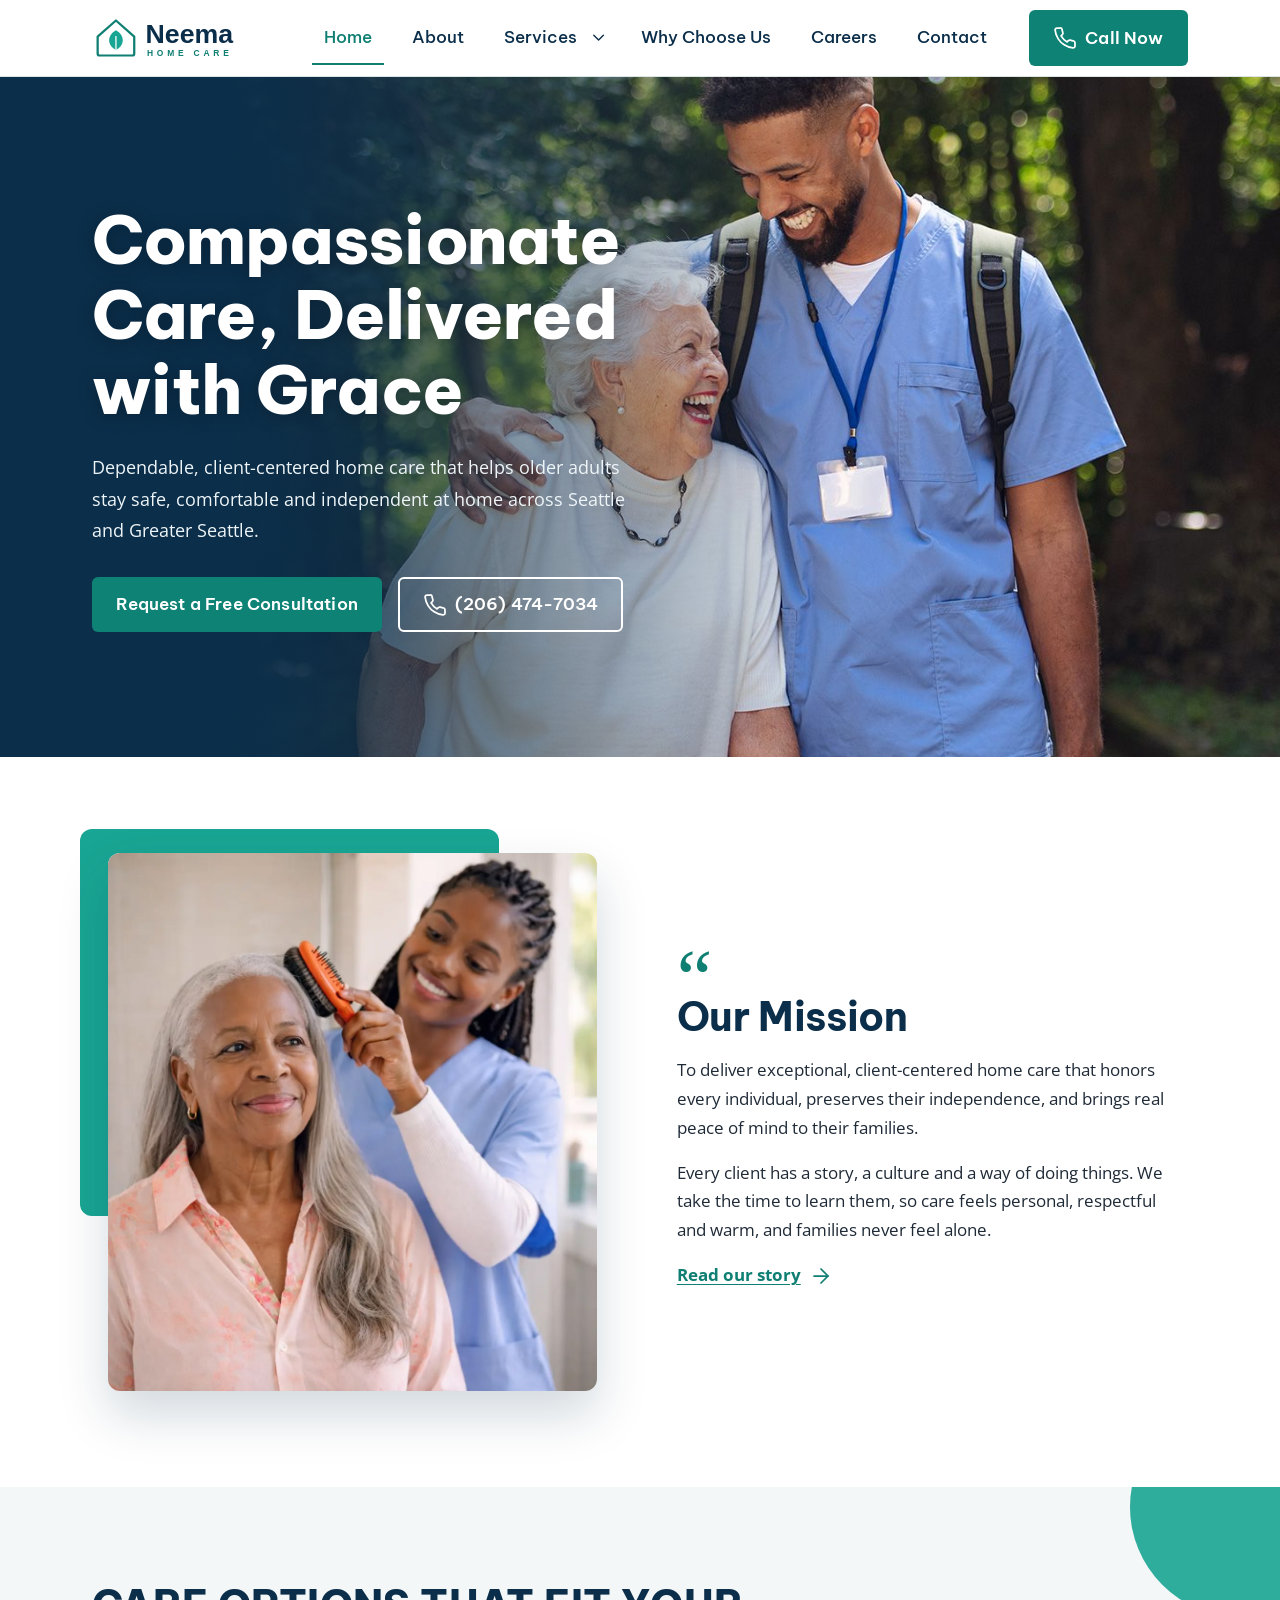
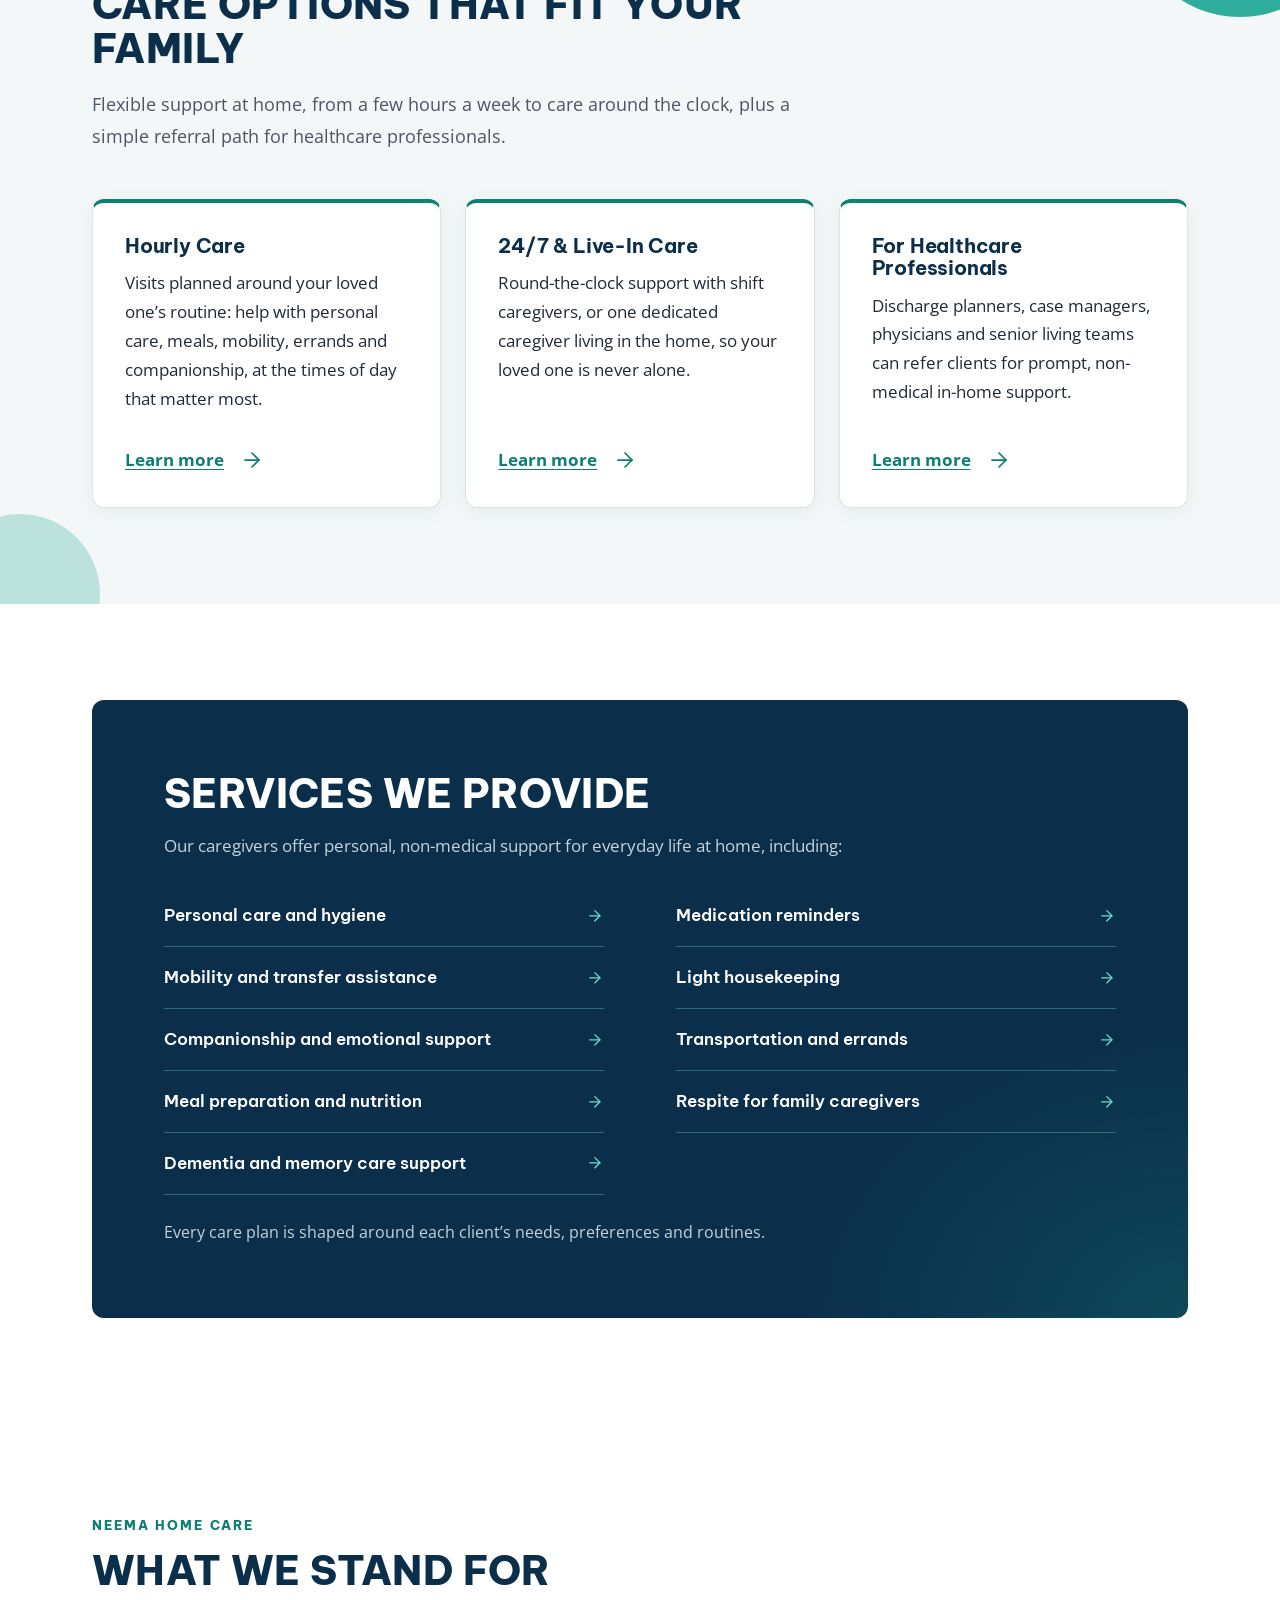
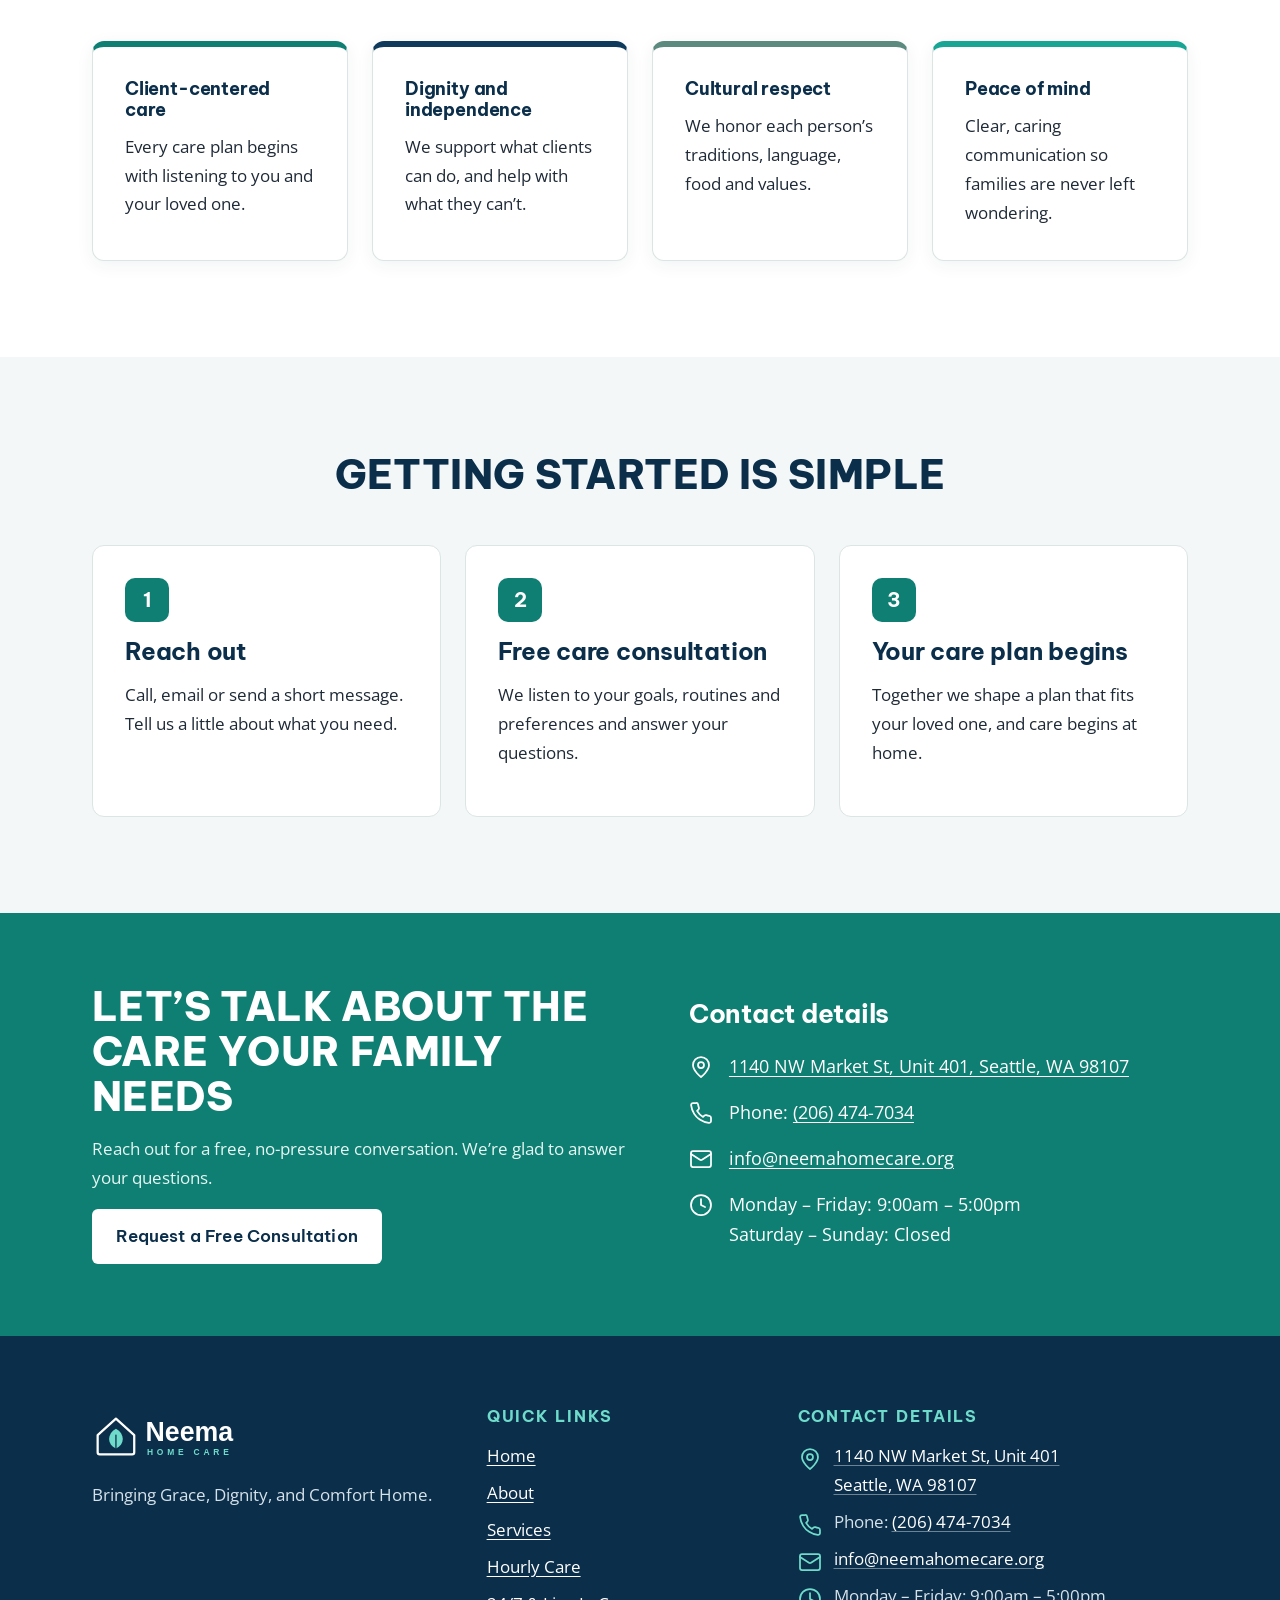
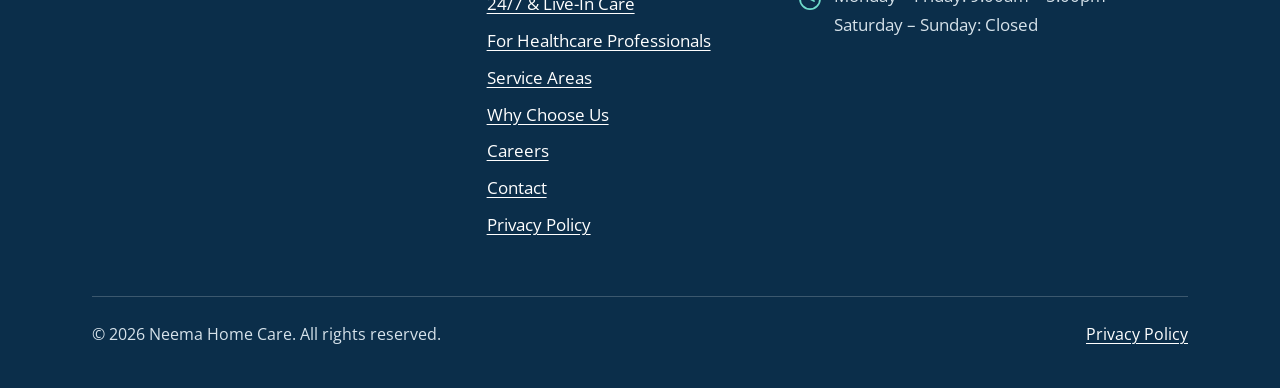
==== commit db859add: "Redesign: teal and navy theme with photo hero and new home layout - New tokens: teal/navy palette, B" ====
--- a/index.html
+++ b/index.html
@@ -3,26 +3,27 @@
 <head>
   <meta charset="utf-8">
   <meta name="viewport" content="width=device-width, initial-scale=1">
-  <title>Neema Home Care | Compassionate Home Care in the Pacific Northwest</title>
-  <meta name="description" content="Neema Home Care delivers compassionate, client-centered home care across the Pacific Northwest. Call (206) 474-7034 for a free consultation.">
+  <title>Neema Home Care | Compassionate In-Home Care in Seattle</title>
+  <meta name="description" content="Neema Home Care delivers compassionate, client-centered in-home care across Seattle and Greater Seattle. Call (206) 474-7034 for a free consultation.">
   <link rel="canonical" href="https://www.neemahomecare.org/">
   <meta property="og:type" content="website">
   <meta property="og:site_name" content="Neema Home Care">
-  <meta property="og:title" content="Neema Home Care | Compassionate Home Care in the Pacific Northwest">
-  <meta property="og:description" content="Neema Home Care delivers compassionate, client-centered home care across the Pacific Northwest. Call (206) 474-7034 for a free consultation.">
+  <meta property="og:title" content="Neema Home Care | Compassionate In-Home Care in Seattle">
+  <meta property="og:description" content="Neema Home Care delivers compassionate, client-centered in-home care across Seattle and Greater Seattle. Call (206) 474-7034 for a free consultation.">
   <meta property="og:url" content="https://www.neemahomecare.org/">
   <meta property="og:image" content="https://www.neemahomecare.org/assets/images/og-image.jpg">
   <meta name="twitter:card" content="summary_large_image">
-  <meta name="theme-color" content="#1e5b58">
+  <meta name="theme-color" content="#0e7f72">
   <link rel="icon" type="image/svg+xml" href="assets/images/favicon.svg">
   <link rel="preconnect" href="https://fonts.googleapis.com">
   <link rel="preconnect" href="https://fonts.gstatic.com" crossorigin>
-  <link href="https://fonts.googleapis.com/css2?family=Lora:wght@500;600;700&family=Nunito+Sans:wght@400;600;700;800&display=swap" rel="stylesheet">
+  <link href="https://fonts.googleapis.com/css2?family=Be+Vietnam+Pro:wght@500;600;700;800&family=Open+Sans:wght@400;600;700&display=swap" rel="stylesheet">
   <link rel="stylesheet" href="assets/css/variables.css">
   <link rel="stylesheet" href="assets/css/base.css">
   <link rel="stylesheet" href="assets/css/components.css">
   <link rel="stylesheet" href="assets/css/pages.css">
   <link rel="stylesheet" href="assets/css/responsive.css">
+  <link rel="stylesheet" href="assets/css/theme.css">
   <script type="application/ld+json">
   {
     "@context": "https://schema.org",
@@ -82,153 +83,127 @@
   </div>
 </header>
 <main id="main">
-<section class="hero" aria-labelledby="hero-title">
-  <div class="container hero-grid">
-    <div>
-      <span class="eyebrow">Home care in the Pacific Northwest</span>
-      <h1 id="hero-title">Compassionate Care, Delivered with Grace</h1>
-      <p class="lead">Neema Home Care helps older adults live comfortably and independently in the place they love most: home. Our caring, client-centered support gives families real peace of mind.</p>
-      <div class="btn-row">
-        <a class="btn btn--accent" href="tel:+12064747034"><svg class="icon" viewBox="0 0 24 24" aria-hidden="true" focusable="false"><path d="M22 16.92v3a2 2 0 0 1-2.18 2 19.79 19.79 0 0 1-8.63-3.07 19.5 19.5 0 0 1-6-6 19.79 19.79 0 0 1-3.07-8.67A2 2 0 0 1 4.11 2h3a2 2 0 0 1 2 1.72c.127.96.361 1.903.7 2.81a2 2 0 0 1-.45 2.11L8.09 9.91a16 16 0 0 0 6 6l1.27-1.27a2 2 0 0 1 2.11-.45c.907.339 1.85.573 2.81.7A2 2 0 0 1 22 16.92z"/></svg> Call (206) 474-7034</a>
-        <a class="btn btn--outline" href="contact.html#consultation">Request a Free Consultation</a>
-      </div>
-    </div>
-    <div class="media-frame hero-media">
-      <img src="assets/images/caregiver-walker-home.jpg" alt="A caregiver gently supports an older woman as she walks with her walker at home" width="1122" height="1402" style="object-position:50% 30%">
-    </div>
-  </div>
-</section>
-
-<section class="section" aria-labelledby="neema-title">
+<section class="hero-photo" aria-labelledby="hero-title">
+  <img class="hero-photo__img" src="assets/images/caregiver-walk-outdoors.jpg" alt="" width="1191" height="1191">
+  <div class="container hero-photo__inner">
+    <h1 id="hero-title">Compassionate Care, Delivered with Grace</h1>
+    <p class="lead">Dependable, client-centered home care that helps older adults stay safe, comfortable and independent at home across Seattle and Greater Seattle.</p>
+    <div class="btn-row">
+      <a class="btn btn--accent" href="contact.html#consultation">Request a Free Consultation</a>
+      <a class="btn btn--outline-light" href="tel:+12064747034"><svg class="icon" viewBox="0 0 24 24" aria-hidden="true" focusable="false"><path d="M22 16.92v3a2 2 0 0 1-2.18 2 19.79 19.79 0 0 1-8.63-3.07 19.5 19.5 0 0 1-6-6 19.79 19.79 0 0 1-3.07-8.67A2 2 0 0 1 4.11 2h3a2 2 0 0 1 2 1.72c.127.96.361 1.903.7 2.81a2 2 0 0 1-.45 2.11L8.09 9.91a16 16 0 0 0 6 6l1.27-1.27a2 2 0 0 1 2.11-.45c.907.339 1.85.573 2.81.7A2 2 0 0 1 22 16.92z"/></svg> (206) 474-7034</a>
+    </div>
+  </div>
+</section>
+
+<section class="section" aria-labelledby="mission-title">
   <div class="container split">
+    <div class="offset-frame" data-reveal>
+      <div class="offset-frame__media">
+        <img src="assets/images/caregiver-hair-brushing.jpg" alt="A smiling caregiver brushes an older woman&rsquo;s long silver hair" width="1024" height="1536" loading="lazy" style="object-position:50% 28%">
+      </div>
+    </div>
     <div data-reveal>
-      <span class="eyebrow">Our approach</span>
-      <h2 id="neema-title">Care that feels personal</h2>
-      <p>At Neema Home Care, we believe great care is kindness without condition, patience in every moment, and respect for each person&rsquo;s dignity.</p>
-      <p>Every client has a story, a culture and a way of doing things. We take the time to learn them, so care feels personal, respectful and warm.</p>
+      <span class="quote-mark" aria-hidden="true">&ldquo;</span>
+      <h2 id="mission-title">Our Mission</h2>
+      <p>To deliver exceptional, client-centered home care that honors every individual, preserves their independence, and brings real peace of mind to their families.</p>
+      <p>Every client has a story, a culture and a way of doing things. We take the time to learn them, so care feels personal, respectful and warm, and families never feel alone.</p>
       <a class="text-link" href="about.html">Read our story <svg class="icon" viewBox="0 0 24 24" aria-hidden="true" focusable="false"><path d="M5 12h14"/><path d="m12 5 7 7-7 7"/></svg></a>
     </div>
-    <div class="media-frame split-media" data-reveal>
-      <img src="assets/images/caregiver-hair-brushing.jpg" alt="A smiling caregiver brushes an older woman&rsquo;s long silver hair" width="1024" height="1536" loading="lazy" style="object-position:50% 28%">
-    </div>
-  </div>
-</section>
-
-<section class="section section--alt" aria-labelledby="services-title">
+  </div>
+</section>
+
+<section class="section section--alt deco-circles" aria-labelledby="options-title">
+  <div class="container">
+    <div class="section-head">
+      <h2 id="options-title">Care options that fit your family</h2>
+      <p class="lead">Flexible support at home, from a few hours a week to care around the clock, plus a simple referral path for healthcare professionals.</p>
+    </div>
+    <div class="card-grid card-grid--3">
+      <article class="card option-card" data-reveal>
+        <h3>Hourly Care</h3>
+        <p>Visits planned around your loved one&rsquo;s routine: help with personal care, meals, mobility, errands and companionship, at the times of day that matter most.</p>
+        <a class="text-link" href="hourly-care.html">Learn more<span class="sr-only"> about hourly care</span> <svg class="icon" viewBox="0 0 24 24" aria-hidden="true" focusable="false"><path d="M5 12h14"/><path d="m12 5 7 7-7 7"/></svg></a>
+      </article>
+      <article class="card option-card" data-reveal>
+        <h3>24/7 &amp; Live-In Care</h3>
+        <p>Round-the-clock support with shift caregivers, or one dedicated caregiver living in the home, so your loved one is never alone.</p>
+        <a class="text-link" href="live-in-care.html">Learn more<span class="sr-only"> about 24/7 and live-in care</span> <svg class="icon" viewBox="0 0 24 24" aria-hidden="true" focusable="false"><path d="M5 12h14"/><path d="m12 5 7 7-7 7"/></svg></a>
+      </article>
+      <article class="card option-card" data-reveal>
+        <h3>For Healthcare Professionals</h3>
+        <p>Discharge planners, case managers, physicians and senior living teams can refer clients for prompt, non-medical in-home support.</p>
+        <a class="text-link" href="healthcare-professionals.html">Learn more<span class="sr-only"> about referrals</span> <svg class="icon" viewBox="0 0 24 24" aria-hidden="true" focusable="false"><path d="M5 12h14"/><path d="m12 5 7 7-7 7"/></svg></a>
+      </article>
+    </div>
+  </div>
+</section>
+
+<section class="section" aria-labelledby="services-title">
+  <div class="container">
+    <div class="services-band" data-reveal>
+      <h2 id="services-title">Services we provide</h2>
+      <p class="services-band__intro">Our caregivers offer personal, non-medical support for everyday life at home, including:</p>
+      <ul class="services-band__list">
+        <li><a href="services.html#personal-care">Personal care and hygiene <svg class="icon" viewBox="0 0 24 24" aria-hidden="true" focusable="false"><path d="M5 12h14"/><path d="m12 5 7 7-7 7"/></svg></a></li>
+        <li><a href="services.html#mobility">Mobility and transfer assistance <svg class="icon" viewBox="0 0 24 24" aria-hidden="true" focusable="false"><path d="M5 12h14"/><path d="m12 5 7 7-7 7"/></svg></a></li>
+        <li><a href="services.html#companionship">Companionship and emotional support <svg class="icon" viewBox="0 0 24 24" aria-hidden="true" focusable="false"><path d="M5 12h14"/><path d="m12 5 7 7-7 7"/></svg></a></li>
+        <li><a href="services.html#meal-preparation">Meal preparation and nutrition <svg class="icon" viewBox="0 0 24 24" aria-hidden="true" focusable="false"><path d="M5 12h14"/><path d="m12 5 7 7-7 7"/></svg></a></li>
+        <li><a href="services.html#memory-care">Dementia and memory care support <svg class="icon" viewBox="0 0 24 24" aria-hidden="true" focusable="false"><path d="M5 12h14"/><path d="m12 5 7 7-7 7"/></svg></a></li>
+        <li><a href="services.html#medication-reminders">Medication reminders <svg class="icon" viewBox="0 0 24 24" aria-hidden="true" focusable="false"><path d="M5 12h14"/><path d="m12 5 7 7-7 7"/></svg></a></li>
+        <li><a href="services.html#light-housekeeping">Light housekeeping <svg class="icon" viewBox="0 0 24 24" aria-hidden="true" focusable="false"><path d="M5 12h14"/><path d="m12 5 7 7-7 7"/></svg></a></li>
+        <li><a href="services.html#transportation">Transportation and errands <svg class="icon" viewBox="0 0 24 24" aria-hidden="true" focusable="false"><path d="M5 12h14"/><path d="m12 5 7 7-7 7"/></svg></a></li>
+        <li><a href="services.html#respite-care">Respite for family caregivers <svg class="icon" viewBox="0 0 24 24" aria-hidden="true" focusable="false"><path d="M5 12h14"/><path d="m12 5 7 7-7 7"/></svg></a></li>
+      </ul>
+      <p class="services-band__note">Every care plan is shaped around each client&rsquo;s needs, preferences and routines.</p>
+    </div>
+  </div>
+</section>
+
+<section class="section" aria-labelledby="values-title">
+  <div class="container">
+    <div class="section-head">
+      <span class="eyebrow">Neema Home Care</span>
+      <h2 id="values-title">What we stand for</h2>
+    </div>
+    <div class="card-grid card-grid--4">
+      <article class="card value-card value-card--1" data-reveal><h3>Client-centered care</h3><p>Every care plan begins with listening to you and your loved one.</p></article>
+      <article class="card value-card value-card--2" data-reveal><h3>Dignity and independence</h3><p>We support what clients can do, and help with what they can&rsquo;t.</p></article>
+      <article class="card value-card value-card--3" data-reveal><h3>Cultural respect</h3><p>We honor each person&rsquo;s traditions, language, food and values.</p></article>
+      <article class="card value-card value-card--4" data-reveal><h3>Peace of mind</h3><p>Clear, caring communication so families are never left wondering.</p></article>
+    </div>
+  </div>
+</section>
+
+<section class="section section--alt" aria-labelledby="how-title">
   <div class="container">
     <div class="section-head section-head--center">
-      <span class="eyebrow">Our services</span>
-      <h2 id="services-title">Everyday support, tailored to each person</h2>
-      <p class="lead">From help with daily routines to companionship and respite for family caregivers.</p>
-    </div>
-    <div class="card-grid card-grid--3">
-      <article class="card" data-reveal>
-        <span class="icon-badge"><svg class="icon" viewBox="0 0 24 24" aria-hidden="true" focusable="false"><path d="M7 16.3c2.2 0 4-1.83 4-4.05 0-1.16-.57-2.26-1.71-3.19S7.29 6.75 7 5.3c-.29 1.45-1.14 2.84-2.29 3.76S3 11.1 3 12.25c0 2.22 1.8 4.05 4 4.05z"/><path d="M12.56 6.6A10.97 10.97 0 0 0 14 3.02c.5 2.5 2 4.9 4 6.5s3 3.5 3 5.5a6.98 6.98 0 0 1-11.91 4.97"/></svg></span>
-        <h3>Personal Care</h3>
-        <p>Respectful help with bathing, dressing, grooming and other daily routines, always at the client&rsquo;s own pace.</p>
-        <a class="text-link card-link" href="services.html#personal-care">Learn more<span class="sr-only"> about Personal Care</span> <svg class="icon" viewBox="0 0 24 24" aria-hidden="true" focusable="false"><path d="M5 12h14"/><path d="m12 5 7 7-7 7"/></svg></a>
-      </article>
-      <article class="card" data-reveal>
-        <span class="icon-badge"><svg class="icon" viewBox="0 0 24 24" aria-hidden="true" focusable="false"><path d="M7.9 20A9 9 0 1 0 4 16.1L2 22Z"/></svg></span>
-        <h3>Companionship</h3>
-        <p>Friendly conversation, shared activities and a kind presence that helps reduce loneliness at home.</p>
-        <a class="text-link card-link" href="services.html#companionship">Learn more<span class="sr-only"> about Companionship</span> <svg class="icon" viewBox="0 0 24 24" aria-hidden="true" focusable="false"><path d="M5 12h14"/><path d="m12 5 7 7-7 7"/></svg></a>
-      </article>
-      <article class="card" data-reveal>
-        <span class="icon-badge"><svg class="icon" viewBox="0 0 24 24" aria-hidden="true" focusable="false"><path d="M3 2v7c0 1.1.9 2 2 2h4a2 2 0 0 0 2-2V2"/><path d="M7 2v20"/><path d="M21 15V2a5 5 0 0 0-5 5v6c0 1.1.9 2 2 2h3Zm0 0v7"/></svg></span>
-        <h3>Meal Preparation</h3>
-        <p>Planning and preparing nourishing meals that suit each person&rsquo;s tastes and dietary routines.</p>
-        <a class="text-link card-link" href="services.html#meal-preparation">Learn more<span class="sr-only"> about Meal Preparation</span> <svg class="icon" viewBox="0 0 24 24" aria-hidden="true" focusable="false"><path d="M5 12h14"/><path d="m12 5 7 7-7 7"/></svg></a>
-      </article>
-      <article class="card" data-reveal>
-        <span class="icon-badge"><svg class="icon" viewBox="0 0 24 24" aria-hidden="true" focusable="false"><path d="m12 3-1.9 5.8a2 2 0 0 1-1.3 1.3L3 12l5.8 1.9a2 2 0 0 1 1.3 1.3L12 21l1.9-5.8a2 2 0 0 1 1.3-1.3L21 12l-5.8-1.9a2 2 0 0 1-1.3-1.3Z"/></svg></span>
-        <h3>Light Housekeeping</h3>
-        <p>Tidying, laundry and everyday upkeep so the home stays clean, safe and comfortable.</p>
-        <a class="text-link card-link" href="services.html#light-housekeeping">Learn more<span class="sr-only"> about Light Housekeeping</span> <svg class="icon" viewBox="0 0 24 24" aria-hidden="true" focusable="false"><path d="M5 12h14"/><path d="m12 5 7 7-7 7"/></svg></a>
-      </article>
-      <article class="card" data-reveal>
-        <span class="icon-badge"><svg class="icon" viewBox="0 0 24 24" aria-hidden="true" focusable="false"><path d="M6 8a6 6 0 0 1 12 0c0 7 3 9 3 9H3s3-2 3-9"/><path d="M10.3 21a1.94 1.94 0 0 0 3.4 0"/></svg></span>
-        <h3>Medication Reminders</h3>
-        <p>Gentle reminders to help clients stay on schedule with the medications their own doctor has prescribed.</p>
-        <a class="text-link card-link" href="services.html#medication-reminders">Learn more<span class="sr-only"> about Medication Reminders</span> <svg class="icon" viewBox="0 0 24 24" aria-hidden="true" focusable="false"><path d="M5 12h14"/><path d="m12 5 7 7-7 7"/></svg></a>
-      </article>
-      <article class="card" data-reveal>
-        <span class="icon-badge"><svg class="icon" viewBox="0 0 24 24" aria-hidden="true" focusable="false"><circle cx="16" cy="4" r="1"/><path d="m18 19 1-7-6 1"/><path d="m5 8 3-3 5.5 3-2.36 3.5"/><path d="M4.24 14.5a5 5 0 0 0 6.88 6"/><path d="M13.76 17.5a5 5 0 0 0-6.88-6"/></svg></span>
-        <h3>Mobility &amp; Transfer Assistance</h3>
-        <p>Steady, careful support moving around the home, including getting in and out of beds and chairs.</p>
-        <a class="text-link card-link" href="services.html#mobility">Learn more<span class="sr-only"> about Mobility &amp; Transfer Assistance</span> <svg class="icon" viewBox="0 0 24 24" aria-hidden="true" focusable="false"><path d="M5 12h14"/><path d="m12 5 7 7-7 7"/></svg></a>
-      </article>
-    </div>
-    <p class="section-more"><a class="btn btn--primary" href="services.html">See all services</a></p>
-  </div>
-</section>
-
-<section class="section" aria-labelledby="livein-title">
-  <div class="container">
-    <div class="cta-banner" data-reveal>
-      <span class="eyebrow" style="color:var(--color-gold)">24/7 &amp; live-in care</span>
-      <h2 id="livein-title">Round-the-clock support, so your loved one is never alone</h2>
-      <p class="lead">Caregivers day and night, with the same familiar faces wherever possible.</p>
-      <div class="btn-row">
-        <a class="btn btn--light" href="live-in-care.html">Explore 24/7 &amp; live-in care</a>
-        <a class="btn btn--outline-light" href="live-in-care.html#faq">24/7 FAQ</a>
-      </div>
-    </div>
-  </div>
-</section>
-
-<section class="section" aria-labelledby="trust-title">
-  <div class="container">
-    <div class="section-head section-head--center">
-      <span class="eyebrow">Why families trust Neema</span>
-      <h2 id="trust-title">Care built around the person, and the family</h2>
-    </div>
-    <div class="card-grid card-grid--4">
-      <article class="card" data-reveal><span class="icon-badge"><svg class="icon" viewBox="0 0 24 24" aria-hidden="true" focusable="false"><path d="M16 21v-2a4 4 0 0 0-4-4H6a4 4 0 0 0-4 4v2"/><circle cx="9" cy="7" r="4"/><polyline points="16 11 18 13 22 9"/></svg></span><h3>Client-centered care</h3><p>Every care plan begins with listening to you and your loved one.</p></article>
-      <article class="card" data-reveal><span class="icon-badge"><svg class="icon" viewBox="0 0 24 24" aria-hidden="true" focusable="false"><path d="M2.586 17.414A2 2 0 0 0 2 18.828V21a1 1 0 0 0 1 1h3a1 1 0 0 0 1-1v-1a1 1 0 0 1 1-1h1a1 1 0 0 0 1-1v-1a1 1 0 0 1 1-1h.172a2 2 0 0 0 1.414-.586l.814-.814a6.5 6.5 0 1 0-4-4z"/><circle cx="16.5" cy="7.5" r=".5" fill="currentColor"/></svg></span><h3>Dignity and independence</h3><p>We support what clients can do, and help with what they can&rsquo;t.</p></article>
-      <article class="card" data-reveal><span class="icon-badge"><svg class="icon" viewBox="0 0 24 24" aria-hidden="true" focusable="false"><circle cx="12" cy="12" r="10"/><path d="M12 2a14.5 14.5 0 0 0 0 20 14.5 14.5 0 0 0 0-20"/><path d="M2 12h20"/></svg></span><h3>Cultural respect</h3><p>We honor each person&rsquo;s traditions, language, food and values.</p></article>
-      <article class="card" data-reveal><span class="icon-badge"><svg class="icon" viewBox="0 0 24 24" aria-hidden="true" focusable="false"><path d="m3 9 9-7 9 7v11a2 2 0 0 1-2 2H5a2 2 0 0 1-2-2z"/><polyline points="9 22 9 12 15 12 15 22"/></svg></span><h3>Peace of mind for families</h3><p>Clear, caring communication so you are never left wondering.</p></article>
-    </div>
-  </div>
-</section>
-
-<section class="section section--sage" aria-labelledby="mv-title">
-  <div class="container">
-    <div class="section-head">
-      <span class="eyebrow">What guides us</span>
-      <h2 id="mv-title">Our mission and vision</h2>
-    </div>
-    <div class="card-grid card-grid--2">
-      <div class="statement" data-reveal><h3>Our Mission</h3><p>To deliver exceptional, client-centered home care that honors every individual with grace, preserves their independence, and brings absolute peace of mind to their families.</p></div>
-      <div class="statement" data-reveal><h3>Our Vision</h3><p>To be the PNW&rsquo;s most trusted partner in home care, recognized for elevating the standard of aging in place through compassionate service, cultural dignity, and uncompromised quality.</p></div>
-    </div>
-  </div>
-</section>
-
-<section class="section" aria-labelledby="how-title">
-  <div class="container">
-    <div class="section-head section-head--center">
-      <span class="eyebrow">How it works</span>
       <h2 id="how-title">Getting started is simple</h2>
     </div>
     <ol class="steps">
       <li class="step" data-reveal><h3>Reach out</h3><p>Call, email or send a short message. Tell us a little about what you need.</p></li>
       <li class="step" data-reveal><h3>Free care consultation</h3><p>We listen to your goals, routines and preferences and answer your questions.</p></li>
-      <li class="step" data-reveal><h3>Personalized care plan begins</h3><p>Together we shape a plan that fits your loved one, and care begins at home.</p></li>
+      <li class="step" data-reveal><h3>Your care plan begins</h3><p>Together we shape a plan that fits your loved one, and care begins at home.</p></li>
     </ol>
   </div>
 </section>
 
-<section class="section" aria-labelledby="cta-title">
-  <div class="container">
-    <div class="cta-banner" data-reveal>
+<section class="contact-band" aria-labelledby="cta-title">
+  <div class="container contact-band__grid">
+    <div>
       <h2 id="cta-title">Let&rsquo;s talk about the care your family needs</h2>
-      <p class="lead">Reach out today for a free, no-pressure conversation. We&rsquo;re glad to answer your questions.</p>
+      <p>Reach out for a free, no-pressure conversation. We&rsquo;re glad to answer your questions.</p>
       <div class="btn-row">
-        <a class="btn btn--light" href="tel:+12064747034"><svg class="icon" viewBox="0 0 24 24" aria-hidden="true" focusable="false"><path d="M22 16.92v3a2 2 0 0 1-2.18 2 19.79 19.79 0 0 1-8.63-3.07 19.5 19.5 0 0 1-6-6 19.79 19.79 0 0 1-3.07-8.67A2 2 0 0 1 4.11 2h3a2 2 0 0 1 2 1.72c.127.96.361 1.903.7 2.81a2 2 0 0 1-.45 2.11L8.09 9.91a16 16 0 0 0 6 6l1.27-1.27a2 2 0 0 1 2.11-.45c.907.339 1.85.573 2.81.7A2 2 0 0 1 22 16.92z"/></svg> Call (206) 474-7034</a>
-        <a class="btn btn--outline-light" href="mailto:info@neemahomecare.org"><svg class="icon" viewBox="0 0 24 24" aria-hidden="true" focusable="false"><rect width="20" height="16" x="2" y="4" rx="2"/><path d="m22 7-8.97 5.7a1.94 1.94 0 0 1-2.06 0L2 7"/></svg> Email Us</a>
-      </div>
-      <p class="cta-contact">Or <a href="contact.html#consultation">request a free consultation online</a>.</p>
+        <a class="btn btn--light" href="contact.html#consultation">Request a Free Consultation</a>
+      </div>
+    </div>
+    <div>
+      <h3>Contact details</h3>
+      <ul class="contact-band__list">
+        <li><svg class="icon" viewBox="0 0 24 24" aria-hidden="true" focusable="false"><path d="M20 10c0 6-8 12-8 12s-8-6-8-12a8 8 0 0 1 16 0Z"/><circle cx="12" cy="10" r="3"/></svg><a href="https://www.google.com/maps/search/?api=1&amp;query=1140%20NW%20Market%20St%20Unit%20401%2C%20Seattle%2C%20WA%2098107" target="_blank" rel="noopener">1140 NW Market St, Unit 401, Seattle, WA 98107<span class="sr-only"> (opens Google Maps in a new tab)</span></a></li>
+        <li><svg class="icon" viewBox="0 0 24 24" aria-hidden="true" focusable="false"><path d="M22 16.92v3a2 2 0 0 1-2.18 2 19.79 19.79 0 0 1-8.63-3.07 19.5 19.5 0 0 1-6-6 19.79 19.79 0 0 1-3.07-8.67A2 2 0 0 1 4.11 2h3a2 2 0 0 1 2 1.72c.127.96.361 1.903.7 2.81a2 2 0 0 1-.45 2.11L8.09 9.91a16 16 0 0 0 6 6l1.27-1.27a2 2 0 0 1 2.11-.45c.907.339 1.85.573 2.81.7A2 2 0 0 1 22 16.92z"/></svg><span>Phone: <a href="tel:+12064747034">(206) 474-7034</a></span></li>
+        <li><svg class="icon" viewBox="0 0 24 24" aria-hidden="true" focusable="false"><rect width="20" height="16" x="2" y="4" rx="2"/><path d="m22 7-8.97 5.7a1.94 1.94 0 0 1-2.06 0L2 7"/></svg><a href="mailto:info@neemahomecare.org">info@neemahomecare.org</a></li>
+        <li><svg class="icon" viewBox="0 0 24 24" aria-hidden="true" focusable="false"><circle cx="12" cy="12" r="10"/><polyline points="12 6 12 12 16 14"/></svg><span>Monday &ndash; Friday: 9:00am &ndash; 5:00pm<br>Saturday &ndash; Sunday: Closed</span></li>
+      </ul>
     </div>
   </div>
 </section>
--- a/assets/css/variables.css
+++ b/assets/css/variables.css
@@ -1,35 +1,37 @@
 /* Design tokens for Neema Home Care. Change colors, spacing and type here. */
 :root {
-  /* Colors */
-  --color-primary: #1e5b58;
-  --color-primary-dark: #143f3d;
-  --color-primary-light: #2a726d;
-  --color-sage: #e6efea;
-  --color-accent: #b5573a;
-  --color-accent-dark: #974529;
-  --color-gold: #e3b66b;
-  --color-bg: #fbf7f0;
-  --color-bg-alt: #f3ebdf;
+  /* Colors: teal + navy */
+  --color-primary: #0e7f72;
+  --color-primary-dark: #0b2e4a;
+  --color-primary-light: #19a593;
+  --color-sage: #e8f5f2;
+  --color-accent: #0e8274;
+  --color-accent-dark: #0a675c;
+  --color-gold: #6fdccb;
+  --color-navy: #0b2e4a;
+  --color-navy-2: #0f3a5c;
+  --color-bg: #ffffff;
+  --color-bg-alt: #f3f7f7;
   --color-surface: #ffffff;
-  --color-text: #2b2b2b;
-  --color-text-muted: #55524d;
-  --color-border: #ddd3c3;
-  --color-error: #a52a1f;
-  --color-success: #1d6b3a;
-  --color-focus: #8a3a00;
+  --color-text: #1f2a37;
+  --color-text-muted: #4b5563;
+  --color-border: #dbe5e4;
+  --color-error: #b42318;
+  --color-success: #11714a;
+  --color-focus: #0b2e4a;
 
   /* Typography */
-  --font-heading: "Lora", Georgia, "Times New Roman", serif;
-  --font-body: "Nunito Sans", "Segoe UI", Arial, sans-serif;
-  --fs-base: 1.125rem; /* 18px */
+  --font-heading: "Be Vietnam Pro", "Segoe UI", Arial, sans-serif;
+  --font-body: "Open Sans", "Segoe UI", Arial, sans-serif;
+  --fs-base: 1.0625rem; /* 17px */
   --fs-sm: 1rem;
   --fs-lg: 1.25rem;
   --fs-h4: 1.25rem;
   --fs-h3: 1.5rem;
   --fs-h2: clamp(1.75rem, 1.4rem + 1.6vw, 2.5rem);
-  --fs-h1: clamp(2.2rem, 1.6rem + 2.8vw, 3.6rem);
+  --fs-h1: clamp(2.4rem, 1.6rem + 3.4vw, 4.2rem);
   --lh-body: 1.7;
-  --lh-heading: 1.2;
+  --lh-heading: 1.12;
 
   /* Spacing */
   --space-1: 0.25rem;
@@ -45,10 +47,10 @@
   /* Layout */
   --container: 1160px;
   --gutter: 1.25rem;
-  --radius: 14px;
-  --radius-sm: 8px;
-  --shadow-sm: 0 1px 3px rgba(20, 63, 61, 0.1);
-  --shadow-md: 0 8px 24px rgba(20, 63, 61, 0.12);
-  --header-h: 72px;
+  --radius: 12px;
+  --radius-sm: 6px;
+  --shadow-sm: 0 1px 3px rgba(11, 46, 74, 0.08);
+  --shadow-md: 0 8px 24px rgba(11, 46, 74, 0.12);
+  --header-h: 76px;
   --transition: 0.25s ease;
 }
--- a/assets/css/theme.css
+++ b/assets/css/theme.css
@@ -0,0 +1,240 @@
+/* ==========================================================================
+   Theme: teal + navy, bold sans headings, bright and clean.
+   Loaded after responsive.css on every page; overrides earlier styles.
+   ========================================================================== */
+
+body { background: var(--color-bg); }
+h1, h2, h3, h4 { font-weight: 700; letter-spacing: -0.01em; color: var(--color-navy); }
+h1 { font-weight: 800; }
+.section-head h2,
+.services-band h2,
+.contact-band h2 { text-transform: uppercase; letter-spacing: 0.01em; font-weight: 800; }
+.eyebrow { font-family: var(--font-heading); font-size: 0.8rem; letter-spacing: 0.16em; color: var(--color-primary); }
+.lead { font-size: 1.15rem; }
+a { color: var(--color-primary); }
+a:hover { color: var(--color-navy); }
+
+/* Buttons: squared, teal */
+.btn { border-radius: var(--radius-sm); min-height: 50px; padding: 0.7rem 1.4rem; font-family: var(--font-heading); font-weight: 600; letter-spacing: 0.01em; }
+.btn--accent, .btn--primary { background: var(--color-accent); color: #fff; }
+.btn--accent:hover, .btn--primary:hover { background: var(--color-accent-dark); color: #fff; }
+.btn--outline { color: var(--color-primary); border-color: var(--color-primary); }
+.btn--outline:hover { background: var(--color-primary); color: #fff; }
+.btn--light { background: #fff; color: var(--color-navy); }
+.btn--light:hover { background: var(--color-sage); color: var(--color-navy); }
+
+/* Header: white, teal nav */
+.site-header { background: rgba(255, 255, 255, 0.96); border-bottom: 1px solid var(--color-border); }
+@supports ((backdrop-filter: blur(1px)) or (-webkit-backdrop-filter: blur(1px))) {
+  .site-header { background: rgba(255, 255, 255, 0.85); }
+}
+.primary-nav { background: #fff; }
+.primary-nav a { font-family: var(--font-heading); font-weight: 500; color: var(--color-navy); }
+.primary-nav a:hover { color: var(--color-primary); }
+.primary-nav a[aria-current="page"], .primary-nav a.is-section { color: var(--color-primary); border-bottom-color: var(--color-primary); }
+.nav-toggle { border-color: var(--color-primary); color: var(--color-primary); }
+.sub-toggle { color: var(--color-navy); }
+.primary-nav .sub-menu { border-left-color: var(--color-primary-light); }
+.header-call { background: var(--color-accent); }
+
+/* Cards */
+.card { border-color: var(--color-border); border-radius: var(--radius); box-shadow: 0 4px 18px rgba(11, 46, 74, 0.06); }
+.card h3 { font-size: 1.15rem; }
+.icon-badge { background: var(--color-sage); color: var(--color-primary); border-radius: 12px; }
+.step::before { background: var(--color-primary); border-radius: 10px; font-family: var(--font-heading); }
+.statement { border-left-color: var(--color-primary); }
+.statement p { font-family: var(--font-body); font-size: 1.1rem; }
+.section--sage { background: var(--color-sage); }
+.section--alt { background: var(--color-bg-alt); }
+.note { background: var(--color-sage); }
+.faq-item { border-radius: var(--radius-sm); }
+.faq-question { font-family: var(--font-heading); font-weight: 600; color: var(--color-navy); }
+.faq-question:hover { background: var(--color-sage); }
+
+/* Inner page hero: navy-to-teal */
+.page-hero { background: linear-gradient(120deg, var(--color-navy) 0%, var(--color-navy-2) 45%, var(--color-primary) 100%); }
+.page-hero h1 { color: #fff; }
+.page-hero .eyebrow { color: var(--color-gold); }
+.page-hero .btn--outline-light:hover { color: var(--color-navy); }
+
+/* CTA banner */
+.cta-banner { background: linear-gradient(120deg, var(--color-primary) 0%, var(--color-primary-light) 100%); border-radius: var(--radius); }
+.cta-banner .lead { color: #eafaf7; }
+.cta-banner .btn--light { color: var(--color-primary-dark); }
+
+/* Footer: navy */
+.site-footer { background: var(--color-navy); color: #d6e2ea; }
+.site-footer h2 { color: var(--color-gold); font-family: var(--font-heading); }
+.site-footer a:hover { color: var(--color-gold); }
+.footer-contact .icon { color: var(--color-gold); }
+
+/* Mobile quick bar */
+.mobile-cta { background: rgba(255, 255, 255, 0.88); }
+.mobile-cta__btn { border-radius: var(--radius-sm); background: var(--color-navy); box-shadow: none; }
+.mobile-cta__btn--accent { background: var(--color-accent); color: #fff; box-shadow: none; }
+.mobile-cta__btn--accent:hover { color: #fff; }
+
+/* Forms */
+.field input[type="text"], .field input[type="tel"], .field input[type="email"], .field select, .field textarea { border: 1.5px solid #9fb3b5; border-radius: var(--radius-sm); }
+.form-card { border-radius: var(--radius); }
+
+/* ---------- Home: full-bleed photo hero ---------- */
+.hero-photo {
+  position: relative;
+  overflow: hidden;
+  isolation: isolate;
+  min-height: min(82vh, 680px);
+  display: flex;
+  align-items: center;
+  background: var(--color-navy);
+  color: #fff;
+}
+.hero-photo__img {
+  position: absolute;
+  inset: 0;
+  z-index: -2;
+  width: 100%;
+  height: 100%;
+  object-fit: cover;
+  object-position: 62% 30%;
+}
+.hero-photo::before {
+  content: "";
+  position: absolute;
+  inset: 0;
+  z-index: -1;
+  background: linear-gradient(180deg, rgba(11, 46, 74, 0.25) 0%, rgba(11, 46, 74, 0.82) 70%);
+}
+.hero-photo__inner { padding-block: var(--space-8); }
+.hero-photo h1 { color: #fff; max-width: 13ch; margin-bottom: var(--space-5); text-shadow: 0 2px 18px rgba(0, 0, 0, 0.25); }
+.hero-photo .lead { color: #eef5f8; max-width: 34rem; margin-bottom: var(--space-6); }
+.hero-photo .btn-row .btn { min-width: 0; }
+
+/* ---------- Offset photo frame (teal block behind) ---------- */
+.offset-frame { position: relative; padding: 0 var(--space-5) var(--space-5) 0; }
+.offset-frame::before {
+  content: "";
+  position: absolute;
+  top: calc(-1 * var(--space-5));
+  left: calc(-1 * var(--space-3));
+  width: 78%;
+  height: 72%;
+  border-radius: var(--radius);
+  background: var(--color-primary-light);
+  z-index: 0;
+}
+.offset-frame__media {
+  position: relative;
+  z-index: 1;
+  aspect-ratio: 4 / 4.4;
+  border-radius: var(--radius);
+  overflow: hidden;
+  background: #fff;
+  box-shadow: 0 24px 50px rgba(11, 46, 74, 0.18);
+}
+.offset-frame__media img { width: 100%; height: 100%; object-fit: cover; }
+.quote-mark {
+  display: block;
+  font-family: Georgia, serif;
+  font-size: 5rem;
+  line-height: 0.6;
+  height: 2.6rem;
+  color: var(--color-primary);
+}
+
+/* ---------- Decorative circles ---------- */
+.deco-circles { position: relative; overflow: hidden; isolation: isolate; }
+.deco-circles::before,
+.deco-circles::after {
+  content: "";
+  position: absolute;
+  z-index: -1;
+  border-radius: 50%;
+  background: var(--color-primary-light);
+  opacity: 0.9;
+}
+.deco-circles::before { width: 220px; height: 220px; top: -90px; right: -70px; }
+.deco-circles::after { width: 160px; height: 160px; bottom: -70px; left: -60px; opacity: 0.25; }
+
+/* ---------- Care option cards ---------- */
+.option-card { display: flex; flex-direction: column; border-top: 4px solid var(--color-primary); }
+.option-card h3 { font-size: 1.25rem; }
+.option-card .text-link { margin-top: auto; padding-top: var(--space-4); }
+
+/* ---------- Navy services band ---------- */
+.services-band {
+  position: relative;
+  overflow: hidden;
+  padding: var(--space-7) var(--space-5);
+  border-radius: var(--radius);
+  background:
+    radial-gradient(60% 80% at 100% 100%, rgba(25, 165, 147, 0.22) 0%, transparent 60%),
+    var(--color-navy);
+  color: #d6e2ea;
+}
+.services-band h2 { color: #fff; }
+.services-band__intro { color: #c3d3de; margin-bottom: var(--space-5); }
+.services-band__list { list-style: none; padding: 0; margin: 0 0 var(--space-5); border-top: 1px solid rgba(111, 220, 203, 0.35); }
+.services-band__list li { margin: 0; border-bottom: 1px solid rgba(111, 220, 203, 0.35); }
+.services-band__list a {
+  display: flex;
+  align-items: center;
+  justify-content: space-between;
+  gap: var(--space-4);
+  padding: var(--space-4) 0;
+  color: #fff;
+  font-family: var(--font-heading);
+  font-weight: 600;
+  text-decoration: none;
+}
+.services-band__list a .icon { width: 1.1rem; height: 1.1rem; color: var(--color-gold); transition: transform var(--transition); }
+.services-band__list a:hover { color: var(--color-gold); }
+.services-band__list a:hover .icon { transform: translateX(4px); }
+.services-band__note { font-size: var(--fs-sm); color: #c3d3de; margin: 0; }
+
+/* ---------- Value cards with colored top edge ---------- */
+.value-card { border-top: 6px solid var(--color-primary); border-radius: var(--radius); }
+.value-card--2 { border-top-color: var(--color-navy-2); }
+.value-card--3 { border-top-color: #5c8a7e; }
+.value-card--4 { border-top-color: var(--color-primary-light); }
+
+/* ---------- Teal contact band ---------- */
+.contact-band { background: var(--color-primary); color: #fff; padding-block: var(--space-8); }
+.contact-band h2, .contact-band h3 { color: #fff; }
+.contact-band h3 { font-size: 1.6rem; margin-bottom: var(--space-5); }
+.contact-band p { color: #e6f7f4; }
+.contact-band a { color: #fff; }
+.contact-band a:hover { color: var(--color-navy); }
+.contact-band__grid { display: grid; gap: var(--space-7); }
+.contact-band__grid > * { min-width: 0; }
+.contact-band__list { list-style: none; padding: 0; margin: 0; display: grid; gap: var(--space-4); font-size: 1.1rem; }
+.contact-band__list li { display: flex; gap: var(--space-4); align-items: flex-start; margin: 0; overflow-wrap: anywhere; }
+.contact-band__list .icon { margin-top: 0.2rem; }
+
+/* ---------- Responsive ---------- */
+@media (min-width: 900px) {
+  .hero-photo::before { background: linear-gradient(90deg, rgba(11, 46, 74, 0.85) 0%, rgba(11, 46, 74, 0.55) 38%, rgba(11, 46, 74, 0) 65%); }
+  .hero-photo__img { object-position: 50% 30%; left: 18%; width: 82%; }
+  .services-band { padding: var(--space-8) var(--space-8); }
+  .services-band__list { columns: 2; column-gap: var(--space-8); border-top: 0; }
+  .services-band__list li { break-inside: avoid; }
+  .contact-band__grid { grid-template-columns: 1.1fr 1fr; align-items: center; }
+  .offset-frame { padding: 0 var(--space-6) 0 var(--space-4); }
+}
+@media (max-width: 479px) {
+  .services-band { padding: var(--space-6) var(--space-4); }
+  .hero-photo { min-height: 560px; }
+}
+
+/* Fixes */
+.contact-band .btn--light { color: var(--color-navy); }
+.contact-band .btn--light:hover { color: var(--color-navy); }
+@media (min-width: 900px) {
+  .hero-photo__img {
+    -webkit-mask-image: linear-gradient(90deg, transparent 0%, #000 22%);
+    mask-image: linear-gradient(90deg, transparent 0%, #000 22%);
+  }
+}
+@media (max-width: 899px) {
+  .deco-circles::before { width: 140px; height: 140px; top: -70px; right: -60px; opacity: 0.3; }
+}
